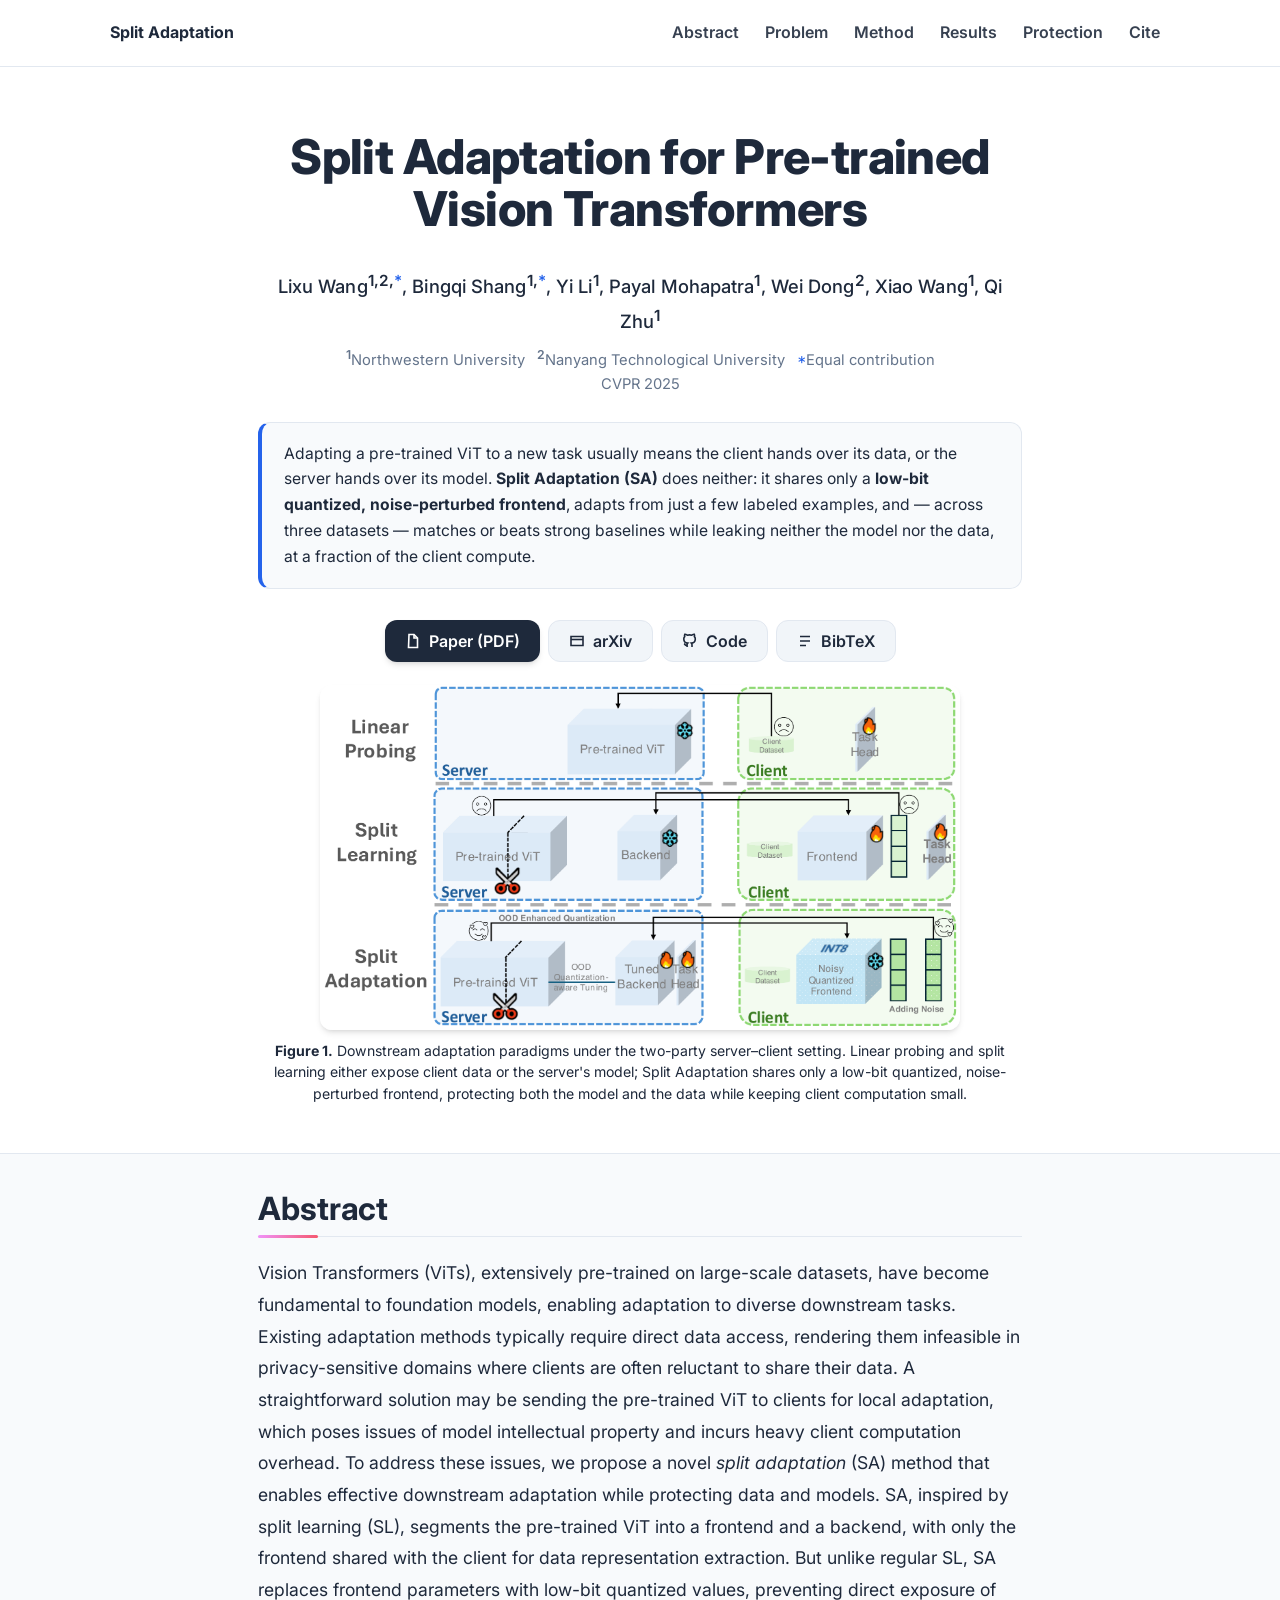
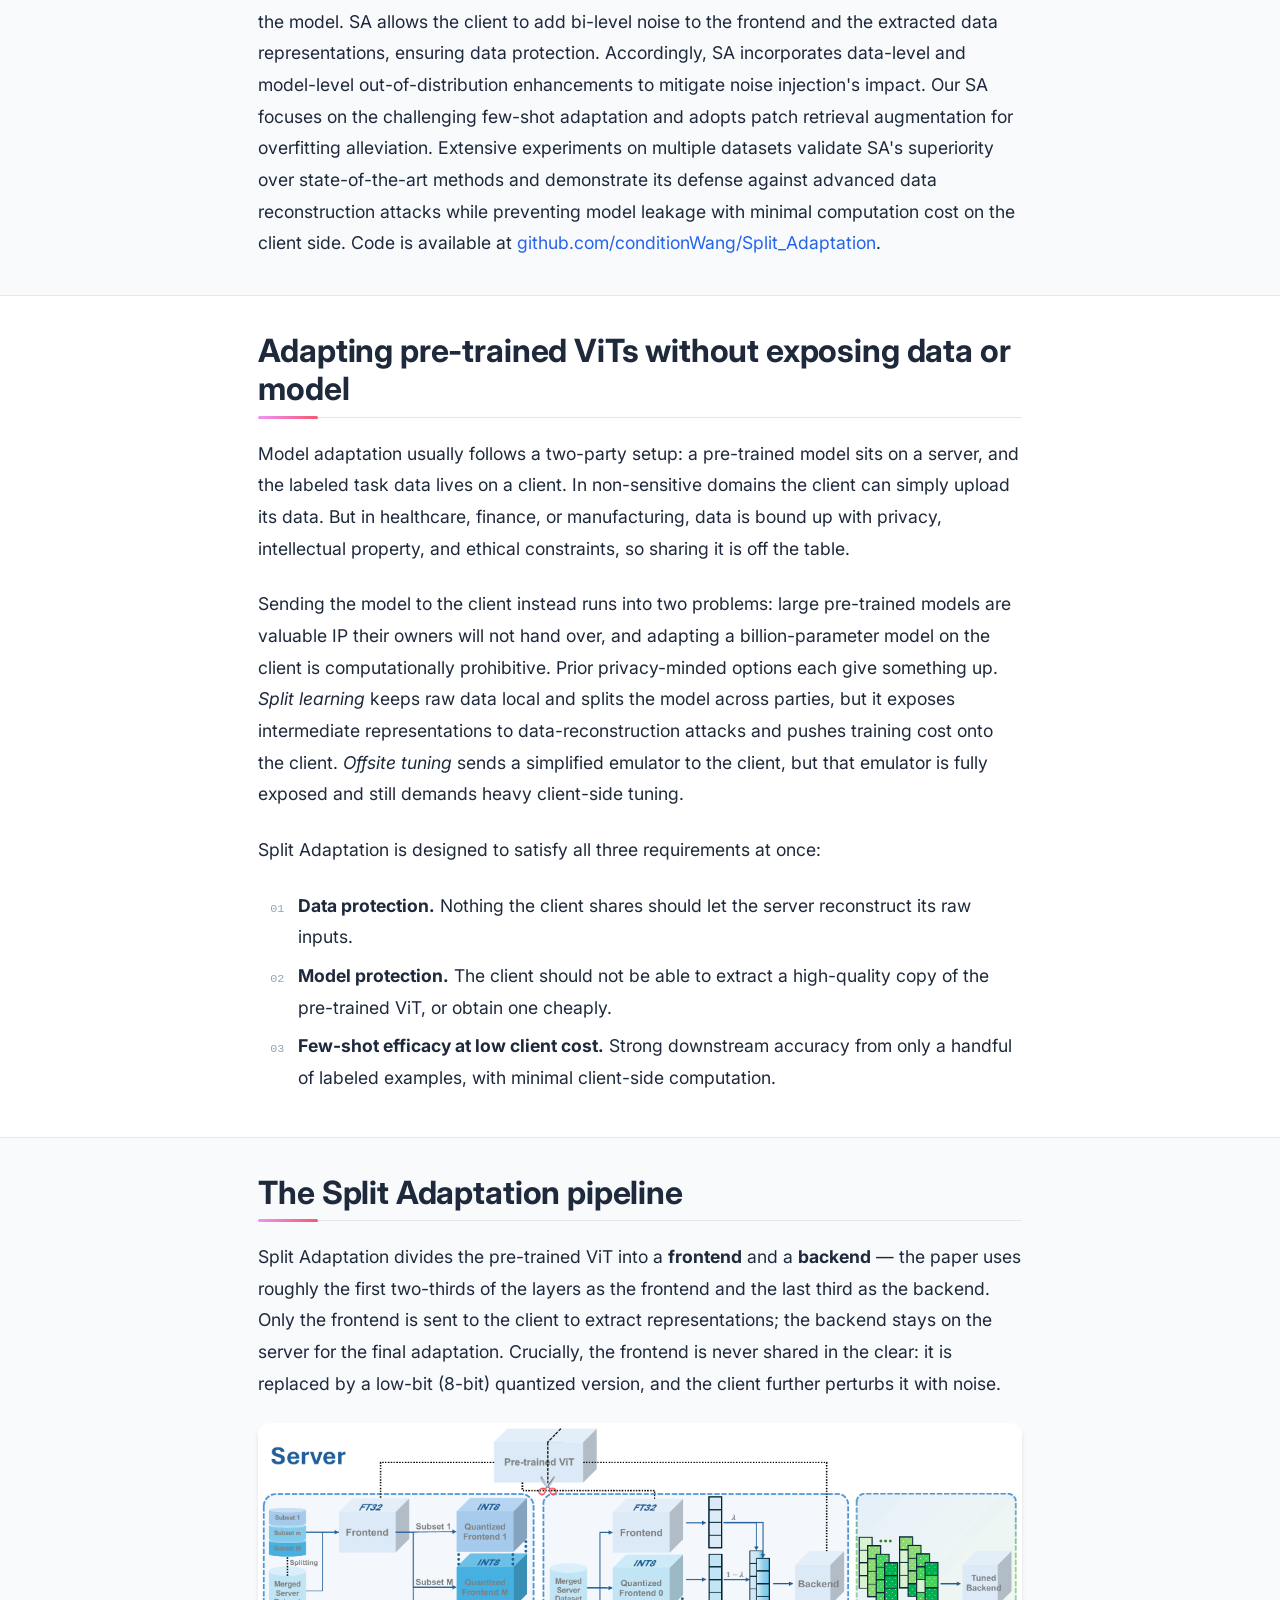
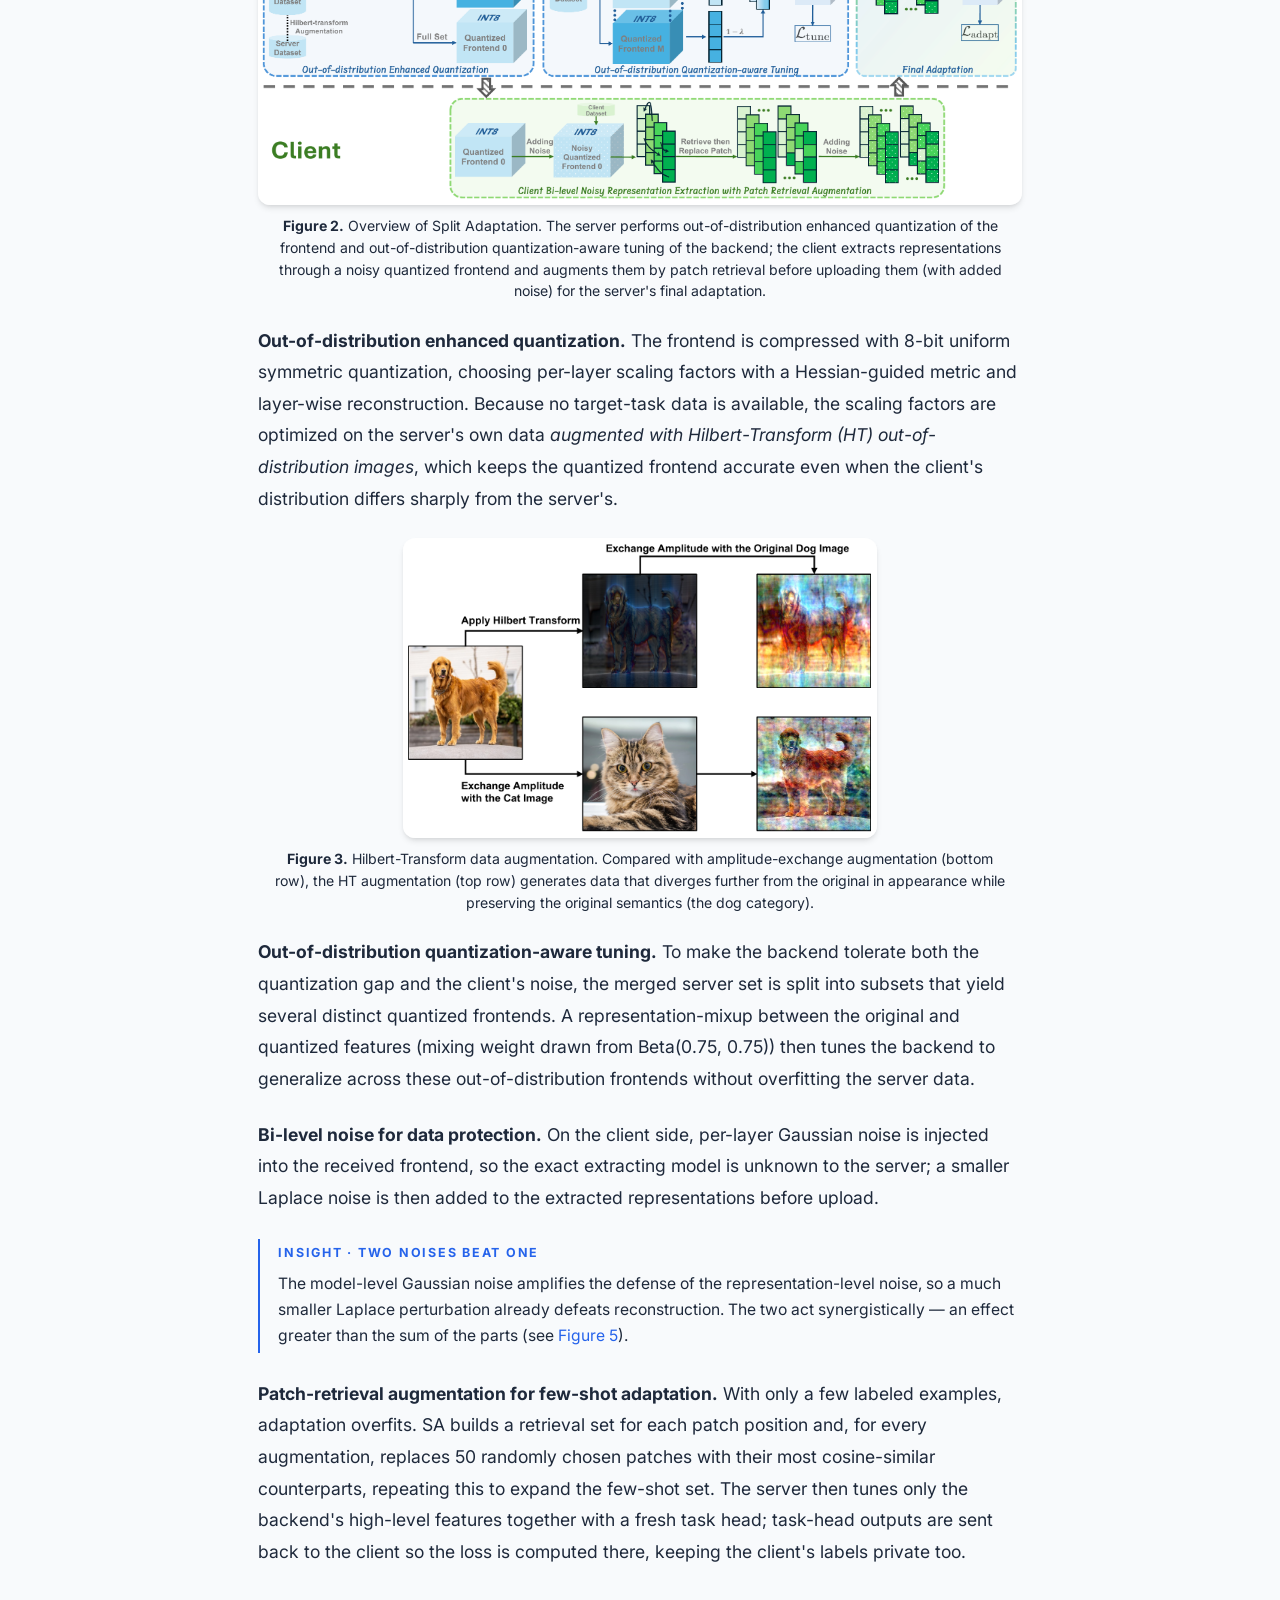
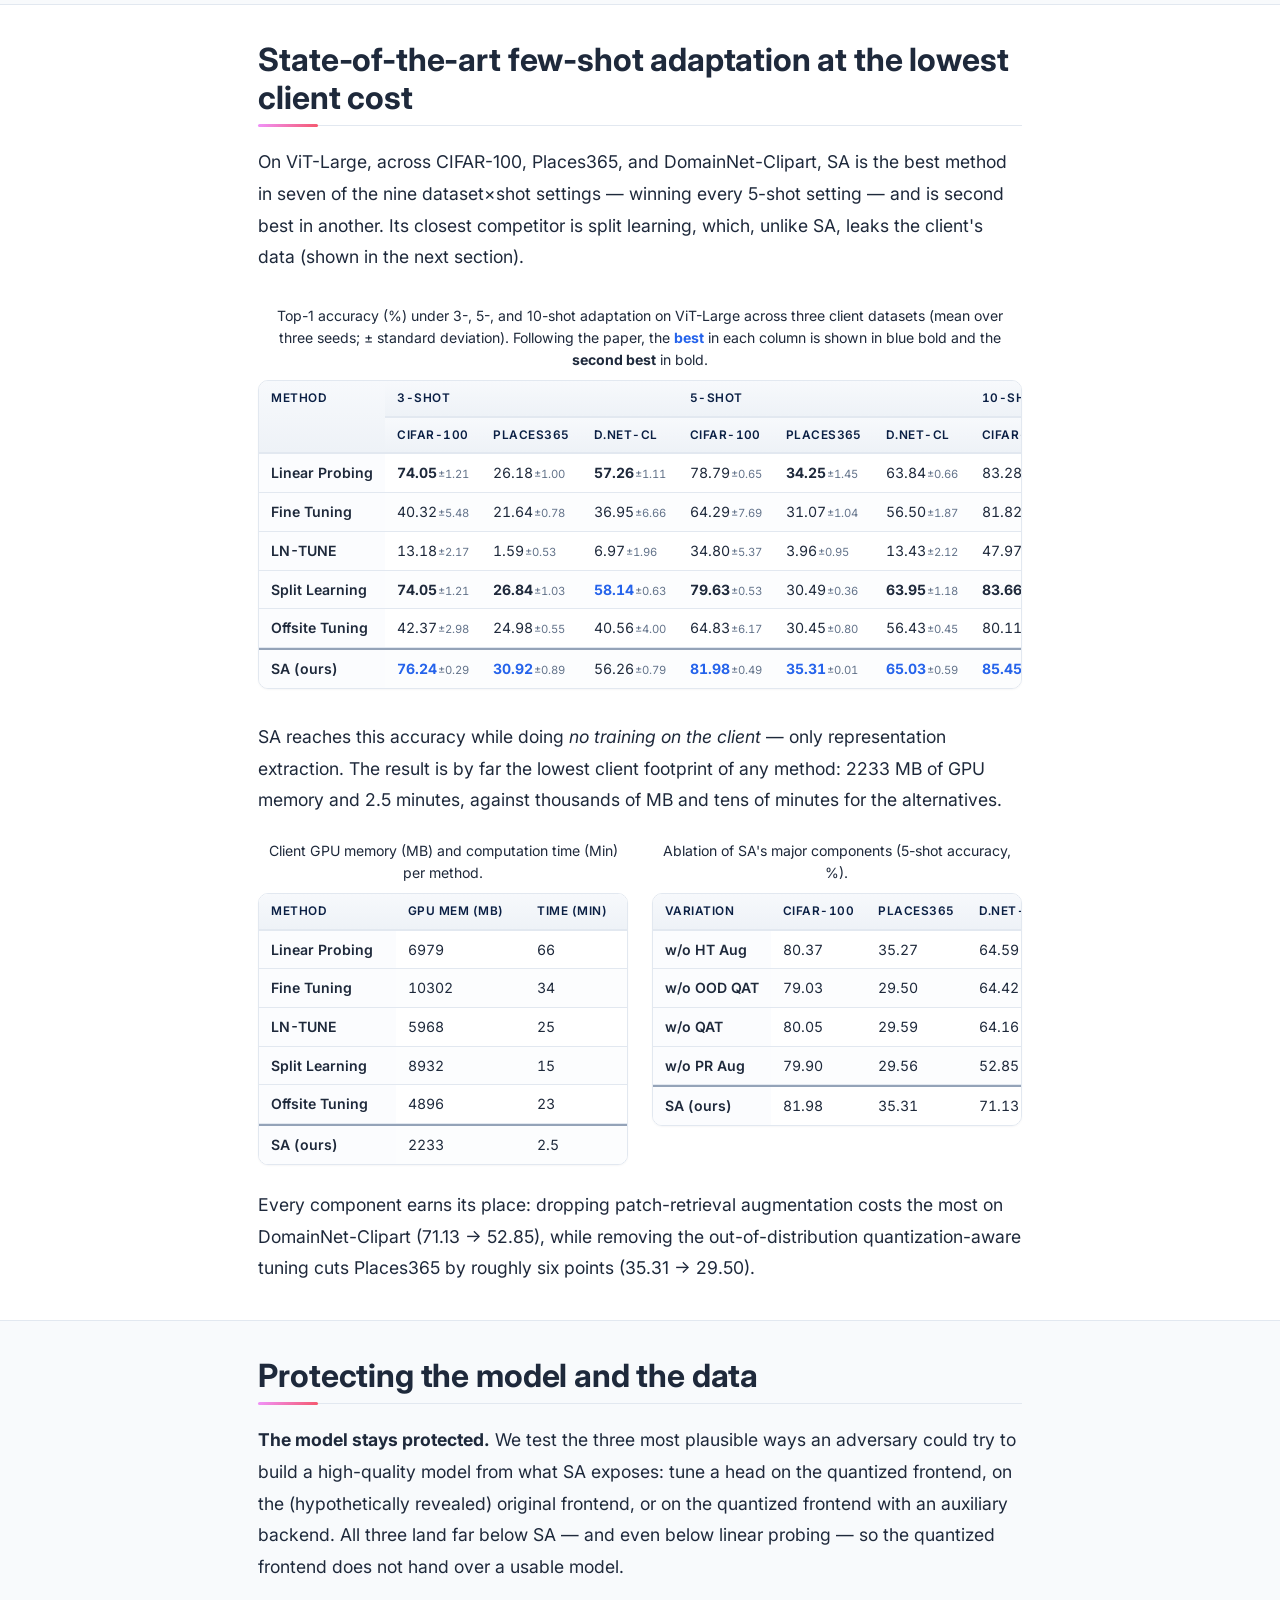
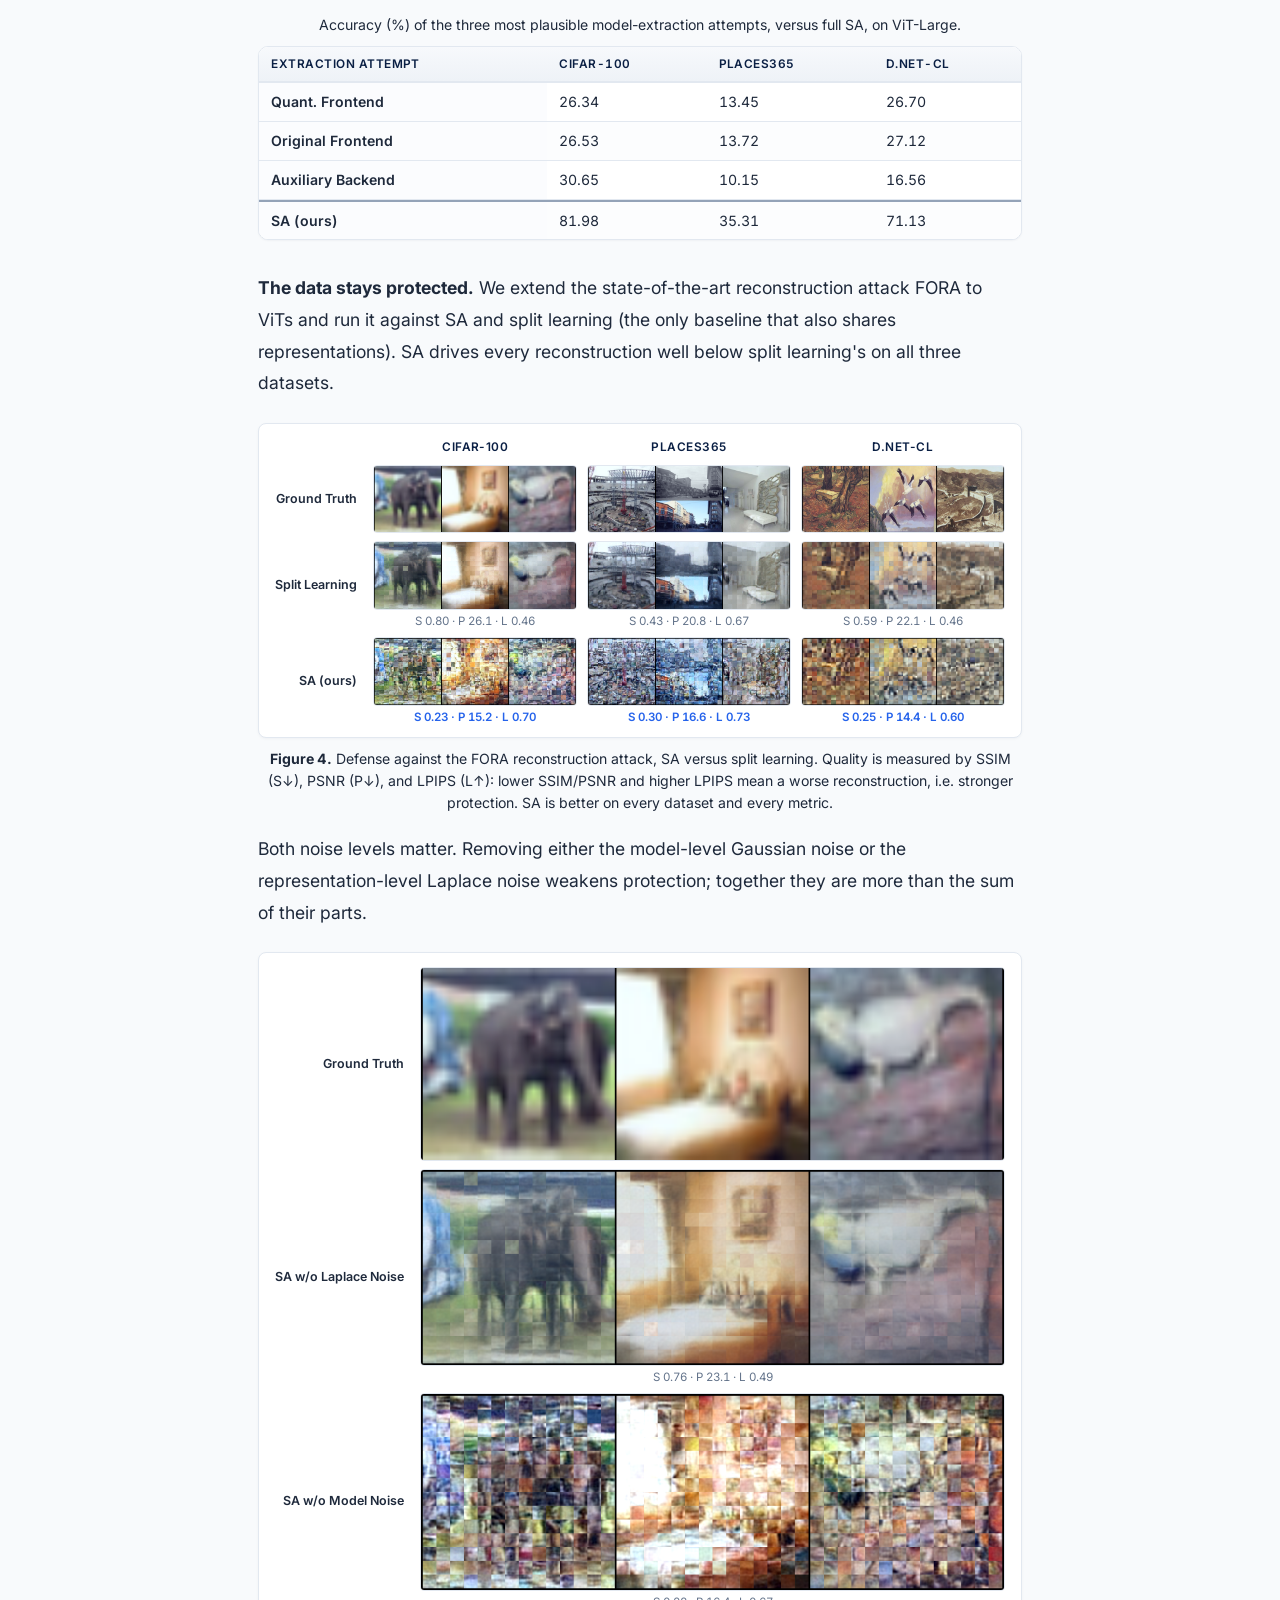
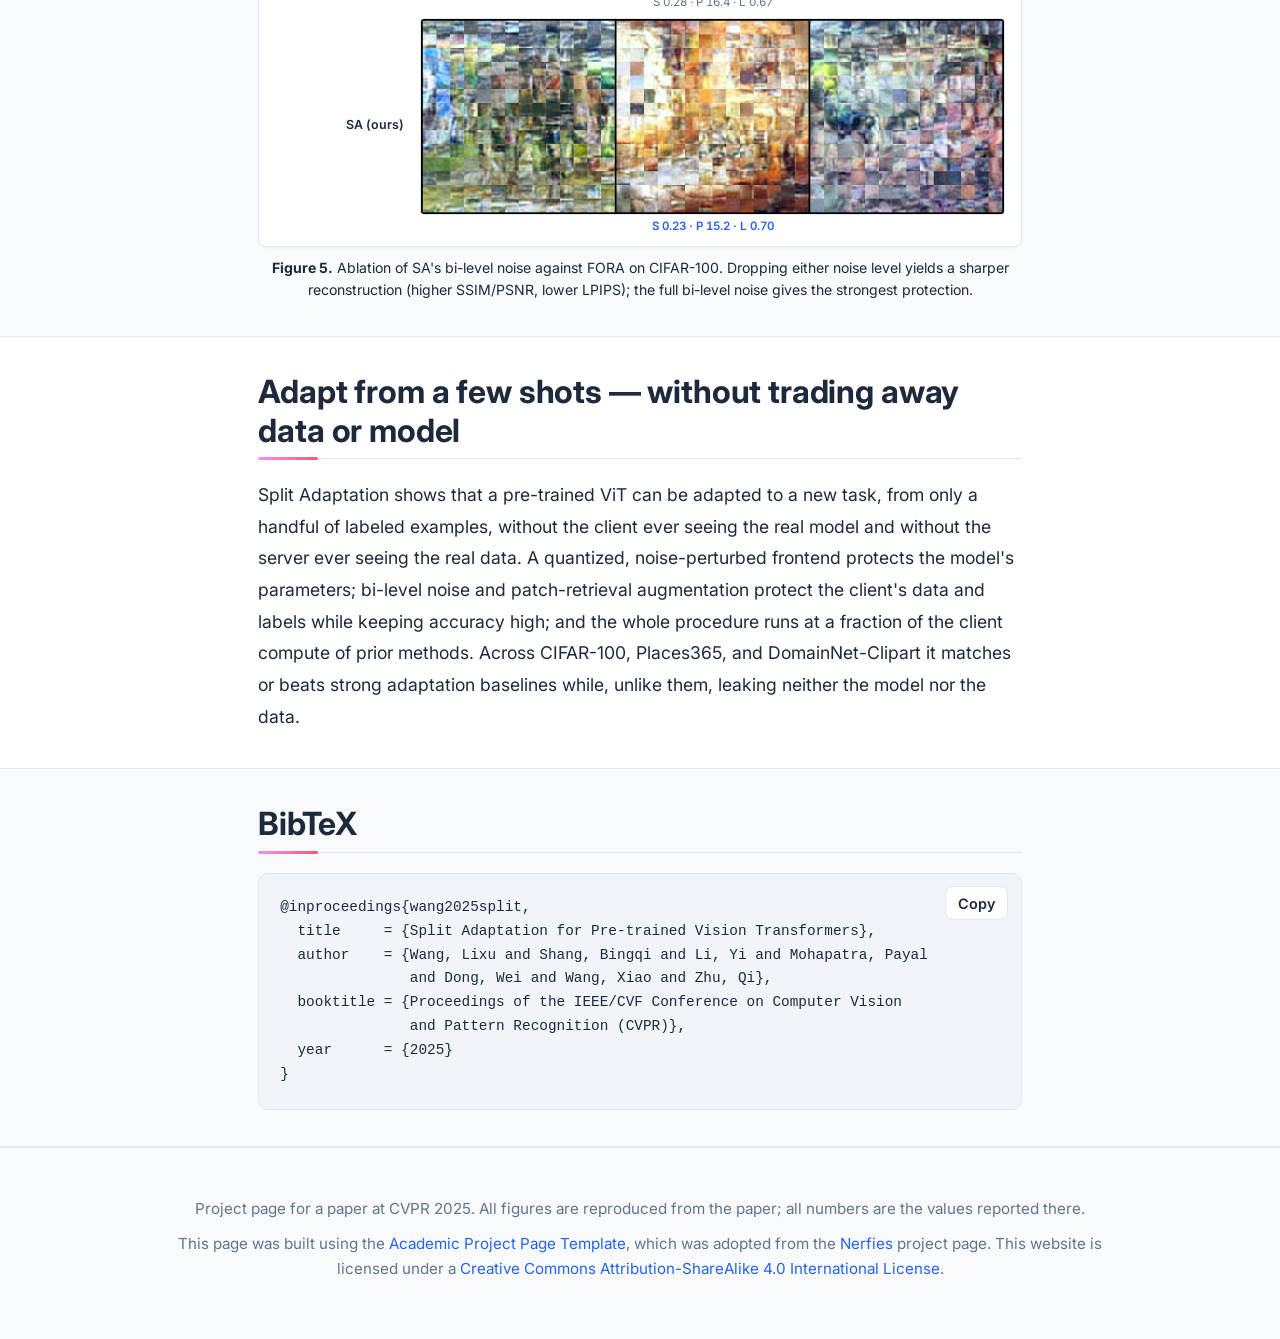
==== index.html @ 944ef56e "Split Adaptation for Pre-trained Vision Transformers — project page (CVPR 2025)" ====
<!DOCTYPE html>
<html lang="en">
<head>
<meta charset="utf-8">
<meta name="viewport" content="width=device-width, initial-scale=1">
<title>Split Adaptation for Pre-trained Vision Transformers</title>
<meta name="description" content="Split Adaptation (SA) adapts a pre-trained ViT to a downstream task from only a few labeled examples while protecting both the client's data and the server's model: only a low-bit quantized, noise-perturbed frontend is shared. CVPR 2025.">
<meta property="og:title" content="Split Adaptation for Pre-trained Vision Transformers">
<meta property="og:description" content="Adapt a pre-trained ViT from a few shots while protecting both data and model — the client only ever sees a low-bit quantized, noise-perturbed frontend. CVPR 2025.">
<meta property="og:type" content="article">
<meta name="twitter:card" content="summary_large_image">
<meta name="theme-color" content="#ffffff">

<!-- Deployed at https://bshang17.github.io/split-adaptation/ (GitHub Pages). og:* + canonical are absolute
     as required; all other hrefs are relative or real external URLs. -->
<meta property="og:url" content="https://bshang17.github.io/split-adaptation/">
<link rel="canonical" href="https://bshang17.github.io/split-adaptation/">
<meta property="og:image" content="https://bshang17.github.io/split-adaptation/og-image.png">
<meta property="og:image:width" content="1200">
<meta property="og:image:height" content="630">
<meta property="og:image:alt" content="Split Adaptation: 5-shot accuracy 81.98 on CIFAR-100 while degrading data-reconstruction quality far below split learning.">

<!-- Highwire tags — Google Scholar reads ONLY these, not JSON-LD. One
     citation_author per author, in paper order, "Last, First". These are the
     camera-ready (non-anonymous) author names from the CVPR main.tex. -->
<meta name="citation_title" content="Split Adaptation for Pre-trained Vision Transformers">
<meta name="citation_author" content="Wang, Lixu">
<meta name="citation_author" content="Shang, Bingqi">
<meta name="citation_author" content="Li, Yi">
<meta name="citation_author" content="Mohapatra, Payal">
<meta name="citation_author" content="Dong, Wei">
<meta name="citation_author" content="Wang, Xiao">
<meta name="citation_author" content="Zhu, Qi">
<meta name="citation_conference_title" content="IEEE/CVF Conference on Computer Vision and Pattern Recognition (CVPR)">
<meta name="citation_publication_date" content="2025">
<meta name="citation_pdf_url" content="https://arxiv.org/pdf/2503.00441">
<meta name="citation_arxiv_id" content="2503.00441">

<script type="application/ld+json">
{
  "@context": "https://schema.org",
  "@type": "ScholarlyArticle",
  "name": "Split Adaptation for Pre-trained Vision Transformers",
  "headline": "Split Adaptation for Pre-trained Vision Transformers",
  "description": "A split-adaptation method that adapts a pre-trained ViT to a downstream task from a few labeled examples while protecting both client data and the server's model.",
  "author": [
    {"@type": "Person", "name": "Lixu Wang"},
    {"@type": "Person", "name": "Bingqi Shang"},
    {"@type": "Person", "name": "Yi Li"},
    {"@type": "Person", "name": "Payal Mohapatra"},
    {"@type": "Person", "name": "Wei Dong"},
    {"@type": "Person", "name": "Xiao Wang"},
    {"@type": "Person", "name": "Qi Zhu"}
  ],
  "datePublished": "2025",
  "publication": "IEEE/CVF Conference on Computer Vision and Pattern Recognition (CVPR) 2025",
  "sameAs": "https://arxiv.org/abs/2503.00441"
}
</script>

<link rel="icon" href="data:image/svg+xml,<svg xmlns='http://www.w3.org/2000/svg' viewBox='0 0 32 32'><rect width='32' height='32' rx='7' fill='%231e293b'/><rect x='6' y='9' width='9' height='14' rx='2' fill='%232563eb'/><rect x='17' y='9' width='9' height='14' rx='2' fill='%2394a3b8'/></svg>">

<link rel="preconnect" href="https://fonts.googleapis.com">
<link rel="preconnect" href="https://fonts.gstatic.com" crossorigin>
<link href="https://fonts.googleapis.com/css2?family=Inter:wght@400;500;600;700;800&display=swap" rel="stylesheet">

<link rel="stylesheet" href="static/css/bulma.min.css">
<link rel="stylesheet" href="static/css/paper.css">
</head>
<body>

<header>
  <div class="container is-max-desktop bar">
    <span class="brand">Split&nbsp;Adaptation</span>
    <nav>
      <a href="#abstract">Abstract</a>
      <a href="#problem">Problem</a>
      <a href="#method">Method</a>
      <a href="#results">Results</a>
      <a href="#protection">Protection</a>
      <a href="#cite">Cite</a>
    </nav>
  </div>
</header>

<main id="main-content">

<!-- ══ HERO ══════════════════════════════════════════════════════════ -->
<section class="hero">
  <div class="hero-body">
    <div class="container is-max-desktop">
      <div class="columns is-centered">
        <div class="column is-four-fifths has-text-centered">
      <h1>Split Adaptation for Pre-trained Vision Transformers</h1>

      <p class="authors">
        Lixu Wang<sup>1,2,</sup><sup class="eqmark">*</sup>,
        Bingqi Shang<sup>1,</sup><sup class="eqmark">*</sup>,
        Yi Li<sup>1</sup>,
        Payal Mohapatra<sup>1</sup>,
        Wei Dong<sup>2</sup>,
        Xiao Wang<sup>1</sup>,
        Qi Zhu<sup>1</sup>
      </p>
      <p class="affil">
        <sup>1</sup>Northwestern University&nbsp;&nbsp;
        <sup>2</sup>Nanyang Technological University&nbsp;&nbsp;
        <span class="eqmark">*</span>Equal contribution
        <br>CVPR 2025
      </p>

      <p class="tldr">
        Adapting a pre-trained ViT to a new task usually means the client hands over its data, or the server
        hands over its model. <b>Split Adaptation (SA)</b> does neither: it shares only a <b>low-bit quantized,
        noise-perturbed frontend</b>, adapts from just a few labeled examples, and — across three datasets —
        matches or beats strong baselines while leaking neither the model nor the data, at a fraction of the
        client compute.
      </p>

      <div class="btns">
        <a class="btn" href="https://arxiv.org/pdf/2503.00441" target="_blank" rel="noopener">
          <svg viewBox="0 0 16 16" fill="none" stroke="currentColor" stroke-width="1.6" aria-hidden="true"><path d="M4 1.5h5L12.5 5v9.5h-9z"/><path d="M9 1.5V5h3.5"/></svg>
          Paper (PDF)
        </a>
        <a class="btn ghost" href="https://arxiv.org/abs/2503.00441" target="_blank" rel="noopener">
          <svg viewBox="0 0 16 16" fill="none" stroke="currentColor" stroke-width="1.6" aria-hidden="true"><path d="M2 3.5h12v9H2z"/><path d="M2 6.5h12"/></svg>
          arXiv
        </a>
        <a class="btn ghost" href="https://github.com/conditionWang/Split_Adaptation" target="_blank" rel="noopener">
          <svg viewBox="0 0 16 16" fill="none" stroke="currentColor" stroke-width="1.6" aria-hidden="true"><path d="M6 12.5c-3 .9-3-1.4-4-1.7M10 14v-2.3a2 2 0 0 0-.6-1.6c1.9-.2 3.9-.9 3.9-4.2a3.3 3.3 0 0 0-.9-2.3 3 3 0 0 0-.1-2.3s-.8-.2-2.5.9a8.6 8.6 0 0 0-4.5 0C3.6 1.1 2.8 1.3 2.8 1.3a3 3 0 0 0-.1 2.3 3.3 3.3 0 0 0-.9 2.3c0 3.3 2 4 3.9 4.2a2 2 0 0 0-.6 1.5V14"/></svg>
          Code
        </a>
        <a class="btn ghost" href="#cite">
          <svg viewBox="0 0 16 16" fill="none" stroke="currentColor" stroke-width="1.6" aria-hidden="true"><path d="M3 3.5h10M3 8h10M3 12.5h6"/></svg>
          BibTeX
        </a>
        </div><!-- /.btns -->

      <figure id="fig-1" class="figure-block teaser">
        <img src="figs/teaser_fig.png" width="1872" height="1009" loading="eager" decoding="async"
             alt="Three adaptation paradigms compared. Linear Probing keeps the whole ViT on the server and exposes client data. Split Learning splits the model but leaks representations and exposes the frontend. Split Adaptation sends only a noisy, INT8-quantized frontend to the client and tunes the backend on the server.">
        <figcaption><b>Figure 1.</b> Downstream adaptation paradigms under the two-party server&ndash;client setting.
          Linear probing and split learning either expose client data or the server's model; Split Adaptation shares
          only a low-bit quantized, noise-perturbed frontend, protecting both the model and the data while keeping
          client computation small.</figcaption>
      </figure>
        </div><!-- /.column -->
      </div><!-- /.columns -->
    </div><!-- /.container -->
  </div><!-- /.hero-body -->
</section>

<!-- ══ ABSTRACT ══════════════════════════════════════════════════════ -->
<section class="section is-tinted" id="abstract">
  <div class="container is-max-desktop">
    <div class="columns is-centered">
      <div class="column is-four-fifths">
    <h2>Abstract</h2>
    <p class="abstract">
      Vision Transformers (ViTs), extensively pre-trained on large-scale datasets, have become fundamental to
      foundation models, enabling adaptation to diverse downstream tasks. Existing adaptation methods typically
      require direct data access, rendering them infeasible in privacy-sensitive domains where clients are often
      reluctant to share their data. A straightforward solution may be sending the pre-trained ViT to clients for
      local adaptation, which poses issues of model intellectual property and incurs heavy client computation
      overhead. To address these issues, we propose a novel <em>split adaptation</em> (SA) method that enables
      effective downstream adaptation while protecting data and models. SA, inspired by split learning (SL),
      segments the pre-trained ViT into a frontend and a backend, with only the frontend shared with the client for
      data representation extraction. But unlike regular SL, SA replaces frontend parameters with low-bit quantized
      values, preventing direct exposure of the model. SA allows the client to add bi-level noise to the frontend
      and the extracted data representations, ensuring data protection. Accordingly, SA incorporates data-level and
      model-level out-of-distribution enhancements to mitigate noise injection's impact. Our SA focuses on the
      challenging few-shot adaptation and adopts patch retrieval augmentation for overfitting alleviation. Extensive
      experiments on multiple datasets validate SA's superiority over state-of-the-art methods and demonstrate its
      defense against advanced data reconstruction attacks while preventing model leakage with minimal computation
      cost on the client side. Code is available at
      <a href="https://github.com/conditionWang/Split_Adaptation" target="_blank" rel="noopener">github.com/conditionWang/Split_Adaptation</a>.
    </p>
      </div>
    </div>
  </div>
</section>

<!-- ══ PROBLEM ═══════════════════════════════════════════════════════ -->
<section class="section" id="problem">
  <div class="container is-max-desktop">
    <div class="columns is-centered">
      <div class="column is-four-fifths">
    <h2>Adapting pre-trained ViTs without exposing data or model</h2>

    <p>
      Model adaptation usually follows a two-party setup: a pre-trained model sits on a server, and the labeled
      task data lives on a client. In non-sensitive domains the client can simply upload its data. But in
      healthcare, finance, or manufacturing, data is bound up with privacy, intellectual property, and ethical
      constraints, so sharing it is off the table.
    </p>

    <p>
      Sending the model to the client instead runs into two problems: large pre-trained models are valuable IP
      their owners will not hand over, and adapting a billion-parameter model on the client is computationally
      prohibitive. Prior privacy-minded options each give something up. <em>Split learning</em> keeps raw data local
      and splits the model across parties, but it exposes intermediate representations to data-reconstruction
      attacks and pushes training cost onto the client. <em>Offsite tuning</em> sends a simplified emulator to the
      client, but that emulator is fully exposed and still demands heavy client-side tuning.
    </p>

    <p>Split Adaptation is designed to satisfy all three requirements at once:</p>

    <ul class="goals">
      <li><span class="n">01</span><div><b>Data protection.</b> Nothing the client shares should let the server reconstruct its raw inputs.</div></li>
      <li><span class="n">02</span><div><b>Model protection.</b> The client should not be able to extract a high-quality copy of the pre-trained ViT, or obtain one cheaply.</div></li>
      <li><span class="n">03</span><div><b>Few-shot efficacy at low client cost.</b> Strong downstream accuracy from only a handful of labeled examples, with minimal client-side computation.</div></li>
    </ul>
      </div>
    </div>
  </div>
</section>

<!-- ══ METHOD ════════════════════════════════════════════════════════ -->
<section class="section is-tinted" id="method">
  <div class="container is-max-desktop">
    <div class="columns is-centered">
      <div class="column is-four-fifths">
    <h2>The Split Adaptation pipeline</h2>

    <p>
      Split Adaptation divides the pre-trained ViT into a <b>frontend</b> and a <b>backend</b> — the paper uses
      roughly the first two-thirds of the layers as the frontend and the last third as the backend. Only the
      frontend is sent to the client to extract representations; the backend stays on the server for the final
      adaptation. Crucially, the frontend is never shared in the clear: it is replaced by a low-bit (8-bit)
      quantized version, and the client further perturbs it with noise.
    </p>

    <figure id="fig-2" class="figure-block framework">
      <img src="figs/SA_fig1.png" width="2250" height="1125" loading="lazy" decoding="async"
           alt="The Split Adaptation pipeline. On the server: out-of-distribution enhanced quantization produces several INT8 quantized frontends, and out-of-distribution quantization-aware tuning trains the backend with representation mixup. On the client: the received INT8 frontend is made noisy, patches are retrieved and replaced to augment representations, and noise is added again before upload for final adaptation.">
      <figcaption><b>Figure 2.</b> Overview of Split Adaptation. The server performs out-of-distribution enhanced
        quantization of the frontend and out-of-distribution quantization-aware tuning of the backend; the client
        extracts representations through a noisy quantized frontend and augments them by patch retrieval before
        uploading them (with added noise) for the server's final adaptation.</figcaption>
    </figure>

    <p>
      <b>Out-of-distribution enhanced quantization.</b> The frontend is compressed with 8-bit uniform symmetric
      quantization, choosing per-layer scaling factors with a Hessian-guided metric and layer-wise reconstruction.
      Because no target-task data is available, the scaling factors are optimized on the server's own data
      <em>augmented with Hilbert-Transform (HT) out-of-distribution images</em>, which keeps the quantized frontend
      accurate even when the client's distribution differs sharply from the server's.
    </p>

    <figure id="fig-3" class="figure-block">
      <img src="figs/HT_aug.png" width="1262" height="800" loading="lazy" decoding="async"
           alt="Hilbert-Transform augmentation. A dog image is transformed with the Hilbert transform, then its amplitude is exchanged with the original dog image or with a cat image, producing images that diverge in appearance while keeping the dog semantics.">
      <figcaption><b>Figure 3.</b> Hilbert-Transform data augmentation. Compared with amplitude-exchange
        augmentation (bottom row), the HT augmentation (top row) generates data that diverges further from the
        original in appearance while preserving the original semantics (the dog category).</figcaption>
    </figure>

    <p>
      <b>Out-of-distribution quantization-aware tuning.</b> To make the backend tolerate both the quantization gap
      and the client's noise, the merged server set is split into subsets that yield several distinct quantized
      frontends. A representation-mixup between the original and quantized features (mixing weight drawn from
      Beta(0.75, 0.75)) then tunes the backend to generalize across these out-of-distribution frontends without
      overfitting the server data.
    </p>

    <p>
      <b>Bi-level noise for data protection.</b> On the client side, per-layer Gaussian noise is injected into the
      received frontend, so the exact extracting model is unknown to the server; a smaller Laplace noise is then
      added to the extracted representations before upload.
    </p>

    <div class="insight">
      <p class="insight-n">Insight · two noises beat one</p>
      <p>
        The model-level Gaussian noise amplifies the defense of the representation-level noise, so a much smaller
        Laplace perturbation already defeats reconstruction. The two act synergistically — an effect greater than
        the sum of the parts (see <a href="#fig-5">Figure&nbsp;5</a>).
      </p>
    </div>

    <p>
      <b>Patch-retrieval augmentation for few-shot adaptation.</b> With only a few labeled examples, adaptation
      overfits. SA builds a retrieval set for each patch position and, for every augmentation, replaces 50 randomly
      chosen patches with their most cosine-similar counterparts, repeating this to expand the few-shot set. The
      server then tunes only the backend's high-level features together with a fresh task head; task-head outputs
      are sent back to the client so the loss is computed there, keeping the client's labels private too.
    </p>
      </div>
    </div>
  </div>
</section>

<!-- ══ RESULTS ═══════════════════════════════════════════════════════ -->
<section class="section" id="results">
  <div class="container is-max-desktop">
    <div class="columns is-centered">
      <div class="column is-four-fifths">
    <h2>State-of-the-art few-shot adaptation at the lowest client cost</h2>

    <p>
      On ViT-Large, across CIFAR-100, Places365, and DomainNet-Clipart, SA is the best method in seven of the nine
      dataset&times;shot settings — winning every 5-shot setting — and is second best in another. Its closest
      competitor is split learning, which, unlike SA, leaks the client's data (shown in the next section).
    </p>

    <p class="tbl-caption" id="cap-main">Top-1 accuracy (%) under 3-, 5-, and 10-shot adaptation on ViT-Large across three client
          datasets (mean over three seeds; &plusmn; standard deviation). Following the paper, the <span class="best">best</span>
          in each column is shown in blue bold and the <b>second best</b> in bold.</p>
    <div class="tbl-scroll">
      <table aria-labelledby="cap-main">
        <thead>
          <tr>
            <th rowspan="2">Method</th>
            <th colspan="3">3-shot</th>
            <th colspan="3">5-shot</th>
            <th colspan="3">10-shot</th>
          </tr>
          <tr>
            <th>CIFAR-100</th><th>Places365</th><th>D.Net-Cl</th>
            <th>CIFAR-100</th><th>Places365</th><th>D.Net-Cl</th>
            <th>CIFAR-100</th><th>Places365</th><th>D.Net-Cl</th>
          </tr>
        </thead>
        <tbody>
          <tr>
            <th scope="row">Linear Probing</th>
            <td class="second">74.05<span class="pm">±1.21</span></td><td>26.18<span class="pm">±1.00</span></td><td class="second">57.26<span class="pm">±1.11</span></td>
            <td>78.79<span class="pm">±0.65</span></td><td class="second">34.25<span class="pm">±1.45</span></td><td>63.84<span class="pm">±0.66</span></td>
            <td>83.28<span class="pm">±0.33</span></td><td>32.33<span class="pm">±7.82</span></td><td class="second">69.12<span class="pm">±0.75</span></td>
          </tr>
          <tr>
            <th scope="row">Fine Tuning</th>
            <td>40.32<span class="pm">±5.48</span></td><td>21.64<span class="pm">±0.78</span></td><td>36.95<span class="pm">±6.66</span></td>
            <td>64.29<span class="pm">±7.69</span></td><td>31.07<span class="pm">±1.04</span></td><td>56.50<span class="pm">±1.87</span></td>
            <td>81.82<span class="pm">±1.85</span></td><td class="best">39.46<span class="pm">±0.59</span></td><td>70.67<span class="pm">±0.72</span></td>
          </tr>
          <tr>
            <th scope="row">LN-TUNE</th>
            <td>13.18<span class="pm">±2.17</span></td><td>1.59<span class="pm">±0.53</span></td><td>6.97<span class="pm">±1.96</span></td>
            <td>34.80<span class="pm">±5.37</span></td><td>3.96<span class="pm">±0.95</span></td><td>13.43<span class="pm">±2.12</span></td>
            <td>47.97<span class="pm">±6.25</span></td><td>7.71<span class="pm">±1.85</span></td><td>24.53<span class="pm">±2.05</span></td>
          </tr>
          <tr>
            <th scope="row">Split Learning</th>
            <td class="second">74.05<span class="pm">±1.21</span></td><td class="second">26.84<span class="pm">±1.03</span></td><td class="best">58.14<span class="pm">±0.63</span></td>
            <td class="second">79.63<span class="pm">±0.53</span></td><td>30.49<span class="pm">±0.36</span></td><td class="second">63.95<span class="pm">±1.18</span></td>
            <td class="second">83.66<span class="pm">±0.27</span></td><td>35.78<span class="pm">±0.30</span></td><td>65.20<span class="pm">±0.47</span></td>
          </tr>
          <tr>
            <th scope="row">Offsite Tuning</th>
            <td>42.37<span class="pm">±2.98</span></td><td>24.98<span class="pm">±0.55</span></td><td>40.56<span class="pm">±4.00</span></td>
            <td>64.83<span class="pm">±6.17</span></td><td>30.45<span class="pm">±0.80</span></td><td>56.43<span class="pm">±0.45</span></td>
            <td>80.11<span class="pm">±1.07</span></td><td>36.22<span class="pm">±1.33</span></td><td>68.43<span class="pm">±0.64</span></td>
          </tr>
          <tr class="sep">
            <th scope="row">SA (ours)</th>
            <td class="best">76.24<span class="pm">±0.29</span></td><td class="best">30.92<span class="pm">±0.89</span></td><td>56.26<span class="pm">±0.79</span></td>
            <td class="best">81.98<span class="pm">±0.49</span></td><td class="best">35.31<span class="pm">±0.01</span></td><td class="best">65.03<span class="pm">±0.59</span></td>
            <td class="best">85.45<span class="pm">±0.40</span></td><td class="second">39.26<span class="pm">±0.10</span></td><td class="best">71.13<span class="pm">±0.76</span></td>
          </tr>
        </tbody>
      </table>
    </div>
    <p class="tbl-hint">Scroll the table horizontally to see all nine settings.</p>

    <p>
      SA reaches this accuracy while doing <em>no training on the client</em> — only representation extraction. The
      result is by far the lowest client footprint of any method: 2233&nbsp;MB of GPU memory and 2.5&nbsp;minutes,
      against thousands of MB and tens of minutes for the alternatives.
    </p>

    <div class="two-col">
      <div class="two-col-item">
        <p class="tbl-caption" id="cap-cost">Client GPU memory (MB) and computation time (Min) per method.</p>
        <div class="tbl-scroll">
          <table aria-labelledby="cap-cost">
            <thead><tr><th>Method</th><th>GPU Mem (MB)</th><th>Time (Min)</th></tr></thead>
            <tbody>
              <tr><th scope="row">Linear Probing</th><td>6979</td><td>66</td></tr>
              <tr><th scope="row">Fine Tuning</th><td>10302</td><td>34</td></tr>
              <tr><th scope="row">LN-TUNE</th><td>5968</td><td>25</td></tr>
              <tr><th scope="row">Split Learning</th><td>8932</td><td>15</td></tr>
              <tr><th scope="row">Offsite Tuning</th><td>4896</td><td>23</td></tr>
              <tr class="sep"><th scope="row">SA (ours)</th><td>2233</td><td>2.5</td></tr>
            </tbody>
          </table>
        </div>
      </div>

      <div class="two-col-item">
        <p class="tbl-caption" id="cap-abl">Ablation of SA's major components (5-shot accuracy, %).</p>
        <div class="tbl-scroll">
          <table aria-labelledby="cap-abl">
            <thead><tr><th>Variation</th><th>CIFAR-100</th><th>Places365</th><th>D.Net-Cl</th></tr></thead>
            <tbody>
              <tr><th scope="row">w/o HT Aug</th><td>80.37</td><td>35.27</td><td>64.59</td></tr>
              <tr><th scope="row">w/o OOD QAT</th><td>79.03</td><td>29.50</td><td>64.42</td></tr>
              <tr><th scope="row">w/o QAT</th><td>80.05</td><td>29.59</td><td>64.16</td></tr>
              <tr><th scope="row">w/o PR Aug</th><td>79.90</td><td>29.56</td><td>52.85</td></tr>
              <tr class="sep"><th scope="row">SA (ours)</th><td>81.98</td><td>35.31</td><td>71.13</td></tr>
            </tbody>
          </table>
        </div>
      </div>
    </div>

    <p>
      Every component earns its place: dropping patch-retrieval augmentation costs the most on DomainNet-Clipart
      (71.13&nbsp;&rarr;&nbsp;52.85), while removing the out-of-distribution quantization-aware tuning cuts
      Places365 by roughly six points (35.31&nbsp;&rarr;&nbsp;29.50).
    </p>
      </div>
    </div>
  </div>
</section>

<!-- ══ PROTECTION ════════════════════════════════════════════════════ -->
<section class="section is-tinted" id="protection">
  <div class="container is-max-desktop">
    <div class="columns is-centered">
      <div class="column is-four-fifths">
    <h2>Protecting the model and the data</h2>

    <p>
      <b>The model stays protected.</b> We test the three most plausible ways an adversary could try to build a
      high-quality model from what SA exposes: tune a head on the quantized frontend, on the (hypothetically
      revealed) original frontend, or on the quantized frontend with an auxiliary backend. All three land far below
      SA — and even below linear probing — so the quantized frontend does not hand over a usable model.
    </p>

    <p class="tbl-caption" id="cap-prot">Accuracy (%) of the three most plausible model-extraction attempts, versus full SA, on ViT-Large.</p>
    <div class="tbl-scroll">
      <table aria-labelledby="cap-prot">
        <thead><tr><th>Extraction attempt</th><th>CIFAR-100</th><th>Places365</th><th>D.Net-Cl</th></tr></thead>
        <tbody>
          <tr><th scope="row">Quant. Frontend</th><td>26.34</td><td>13.45</td><td>26.70</td></tr>
          <tr><th scope="row">Original Frontend</th><td>26.53</td><td>13.72</td><td>27.12</td></tr>
          <tr><th scope="row">Auxiliary Backend</th><td>30.65</td><td>10.15</td><td>16.56</td></tr>
          <tr class="sep"><th scope="row">SA (ours)</th><td>81.98</td><td>35.31</td><td>71.13</td></tr>
        </tbody>
      </table>
    </div>

    <p>
      <b>The data stays protected.</b> We extend the state-of-the-art reconstruction attack FORA to ViTs and run it
      against SA and split learning (the only baseline that also shares representations). SA drives every
      reconstruction well below split learning's on all three datasets.
    </p>

    <figure id="fig-4" class="recon">
      <div class="recon-grid recon-3col">
        <div class="recon-corner"></div>
        <div class="recon-colhead">CIFAR-100</div>
        <div class="recon-colhead">Places365</div>
        <div class="recon-colhead">D.Net-Cl</div>

        <div class="recon-rowlab">Ground&nbsp;Truth</div>
        <div class="recon-cell"><img src="figs/cifar-gt.png" width="680" height="224" loading="lazy" decoding="async" alt="CIFAR-100 ground-truth images"></div>
        <div class="recon-cell"><img src="figs/place-gt.png" width="680" height="224" loading="lazy" decoding="async" alt="Places365 ground-truth images"></div>
        <div class="recon-cell"><img src="figs/dc-gt.png" width="680" height="224" loading="lazy" decoding="async" alt="DomainNet-Clipart ground-truth images"></div>

        <div class="recon-rowlab">Split&nbsp;Learning</div>
        <div class="recon-cell"><img src="figs/cifar-recon.png" width="680" height="224" loading="lazy" decoding="async" alt="FORA reconstruction of CIFAR-100 under split learning — recognizable"><span class="recon-m">S 0.80 · P 26.1 · L 0.46</span></div>
        <div class="recon-cell"><img src="figs/place-recon.png" width="680" height="224" loading="lazy" decoding="async" alt="FORA reconstruction of Places365 under split learning"><span class="recon-m">S 0.43 · P 20.8 · L 0.67</span></div>
        <div class="recon-cell"><img src="figs/dc-recon.png" width="680" height="224" loading="lazy" decoding="async" alt="FORA reconstruction of DomainNet-Clipart under split learning"><span class="recon-m">S 0.59 · P 22.1 · L 0.46</span></div>

        <div class="recon-rowlab">SA&nbsp;(ours)</div>
        <div class="recon-cell"><img src="figs/cifar-noise.png" width="680" height="228" loading="lazy" decoding="async" alt="FORA reconstruction of CIFAR-100 under SA — heavily degraded"><span class="recon-m strong">S 0.23 · P 15.2 · L 0.70</span></div>
        <div class="recon-cell"><img src="figs/place-noise.png" width="680" height="228" loading="lazy" decoding="async" alt="FORA reconstruction of Places365 under SA — heavily degraded"><span class="recon-m strong">S 0.30 · P 16.6 · L 0.73</span></div>
        <div class="recon-cell"><img src="figs/dc-noise.png" width="680" height="228" loading="lazy" decoding="async" alt="FORA reconstruction of DomainNet-Clipart under SA — heavily degraded"><span class="recon-m strong">S 0.25 · P 14.4 · L 0.60</span></div>
      </div>
    </figure>
    <p class="fig-caption"><b>Figure 4.</b> Defense against the FORA reconstruction attack, SA versus split learning.
      Quality is measured by SSIM (S&darr;), PSNR (P&darr;), and LPIPS (L&uparrow;): lower SSIM/PSNR and higher LPIPS
      mean a worse reconstruction, i.e. stronger protection. SA is better on every dataset and every metric.</p>

    <p>
      Both noise levels matter. Removing either the model-level Gaussian noise or the representation-level Laplace
      noise weakens protection; together they are more than the sum of their parts.
    </p>

    <figure id="fig-5" class="recon recon-single">
      <div class="recon-grid recon-1col">
        <div class="recon-rowlab">Ground&nbsp;Truth</div>
        <div class="recon-cell"><img src="figs/cifar-gt.png" width="680" height="224" loading="lazy" decoding="async" alt="CIFAR-100 ground truth"></div>

        <div class="recon-rowlab">SA w/o Laplace Noise</div>
        <div class="recon-cell"><img src="figs/model-noise-noise.png" width="680" height="228" loading="lazy" decoding="async" alt="Reconstruction with model noise only"><span class="recon-m">S 0.76 · P 23.1 · L 0.49</span></div>

        <div class="recon-rowlab">SA w/o Model Noise</div>
        <div class="recon-cell"><img src="figs/rep-noise-noise.png" width="680" height="228" loading="lazy" decoding="async" alt="Reconstruction with representation noise only"><span class="recon-m">S 0.28 · P 16.4 · L 0.67</span></div>

        <div class="recon-rowlab">SA&nbsp;(ours)</div>
        <div class="recon-cell"><img src="figs/cifar-noise.png" width="680" height="228" loading="lazy" decoding="async" alt="Reconstruction with full bi-level noise — heavily degraded"><span class="recon-m strong">S 0.23 · P 15.2 · L 0.70</span></div>
      </div>
    </figure>
    <p class="fig-caption"><b>Figure 5.</b> Ablation of SA's bi-level noise against FORA on CIFAR-100. Dropping either
      noise level yields a sharper reconstruction (higher SSIM/PSNR, lower LPIPS); the full bi-level noise gives the
      strongest protection.</p>
      </div>
    </div>
  </div>
</section>

<!-- ══ TAKEAWAY ══════════════════════════════════════════════════════ -->
<section class="section" id="takeaway">
  <div class="container is-max-desktop">
    <div class="columns is-centered">
      <div class="column is-four-fifths">
    <h2>Adapt from a few shots — without trading away data or model</h2>
    <p>
      Split Adaptation shows that a pre-trained ViT can be adapted to a new task, from only a handful of labeled
      examples, without the client ever seeing the real model and without the server ever seeing the real data. A
      quantized, noise-perturbed frontend protects the model's parameters; bi-level noise and patch-retrieval
      augmentation protect the client's data and labels while keeping accuracy high; and the whole procedure runs at
      a fraction of the client compute of prior methods. Across CIFAR-100, Places365, and DomainNet-Clipart it
      matches or beats strong adaptation baselines while, unlike them, leaking neither the model nor the data.
    </p>
      </div>
    </div>
  </div>
</section>

<!-- ══ CITE ══════════════════════════════════════════════════════════ -->
<section class="section is-tinted" id="cite">
  <div class="container is-max-desktop">
    <div class="columns is-centered">
      <div class="column is-four-fifths">
    <h2>BibTeX</h2>
    <div class="bib">
      <button class="copy" id="copy" type="button">Copy</button>
      <pre id="bib">@inproceedings{wang2025split,
  title     = {Split Adaptation for Pre-trained Vision Transformers},
  author    = {Wang, Lixu and Shang, Bingqi and Li, Yi and Mohapatra, Payal
               and Dong, Wei and Wang, Xiao and Zhu, Qi},
  booktitle = {Proceedings of the IEEE/CVF Conference on Computer Vision
               and Pattern Recognition (CVPR)},
  year      = {2025}
}</pre>
    </div>
      </div>
    </div>
  </div>
</section>

</main>

<footer>
  <div class="container is-max-desktop">
    <p>
      Project page for a paper at CVPR 2025. All figures are reproduced from the paper; all numbers are the values
      reported there.
    </p>
    <p>
      This page was built using the
      <a href="https://github.com/eliahuhorwitz/Academic-project-page-template" target="_blank" rel="noopener">Academic Project Page Template</a>,
      which was adopted from the <a href="https://nerfies.github.io" target="_blank" rel="noopener">Nerfies</a> project page.
      This website is licensed under a
      <a href="http://creativecommons.org/licenses/by-sa/4.0/" target="_blank" rel="license noopener">Creative Commons Attribution-ShareAlike 4.0 International License</a>.
    </p>
  </div>
</footer>

<button class="scroll-to-top" type="button" aria-label="Back to top">
  <svg viewBox="0 0 16 16" fill="none" stroke="currentColor" stroke-width="1.8" aria-hidden="true"><path d="M3 10l5-5 5 5"/></svg>
</button>

<script src="static/js/page.js"></script>
</body>
</html>
---- static/css/paper.css ----
/* ══════════════════════════════════════════════════════════════════════
   Forgetting to Forget — project page
   Load order: bulma.min.css → paper.css

   Every value here is taken from one of the reference pages the author
   supplied, not invented:
     A  locuslab.github.io/safety-pretraining          (REF-locuslab.css)
     B  chongyu-fan.netlify.app/posts/pion             (REF-pion-inline.css)
     C  Horwitz Academic-project-page-template         (index.css)
   Rule of thumb used throughout: C owns page chrome (tokens, buttons,
   header), B owns content typography (figures, tables, callouts, captions),
   A owns the frosted nav bar and the footer scale. Where two references
   disagree the domain owner wins and the loser is named inline.

   ── DELIBERATE DECISIONS, PRESERVED ON PURPOSE ──────────────────────────
   1. The h1 — and ONLY the h1 — breaks out of the content column so the
      79-character headline lands on two lines. Author's explicit
      instruction. Technique is B's (.fig-breakout uses the identical
      left:50% / translateX(-50%) re-centring); the scope is ours.
   2. Tables use a NEUTRAL GREY row tint (--background-accent) for our own
      rows and no per-cell emphasis, because the paper's only in-table
      emphasis device is \rowcolor{gray!20}. B's blue tint and B's
      `tbody td strong{color:accent}` are deliberately NOT adopted.
   3. NO DARK BANDS anywhere. Every surface is white, #f8fafc or #f1f5f9.
      A's five coloured section bands and any inverted header/footer are
      deliberately not adopted.

   ── CROSS-CUTTING FIX none of the domain audits caught ──────────────────
   `.abstract,.section p,.goals li{font-size:1.1rem;line-height:1.8}` has
   specificity (0,1,1). Every caption class — .fig-caption, .tbl-caption,
   .tbl-hint — and .insight-n are (0,1,0) on a <p>, so the prose rule was
   silently beating all of them and the captions were rendering at 1.1rem/1.8
   instead of .88rem/1.55. Fixed by qualifying those selectors with `p.`
   (or `.insight p.insight-n`) so they reach (0,1,1)+ and win. Same reason
   .insight's type is set on `.insight p` and not only on the container as
   B does: B has no competing `.section p` rule, this page does.
   ══════════════════════════════════════════════════════════════════════ */

/* ── 0. TOKENS — Reference C's :root, verbatim ───────────────────────── */
:root{
  --primary-color:#2563eb;      /* C --primary-color; A #3b5bfe and B #4485C7
                                   both differ — C wins, this is page chrome */
  --primary-hover:#1d4ed8;      /* C */
  --text-primary:#1e293b;       /* C */
  --text-secondary:#64748b;     /* C; == B --proj-muted #64748b */
  --text-light:#94a3b8;         /* C; == B --proj-faint #94a3b8 */
  --background-primary:#ffffff;
  --background-secondary:#f8fafc;
  --background-accent:#f1f5f9;
  --background-soft:#fafbfd;    /* B --proj-bg-softer; was hard-coded in .eq */
  --border-color:#e2e8f0;

  --shadow-sm:0 1px 2px 0 rgb(0 0 0 / .05);
  --shadow-md:0 4px 6px -1px rgb(0 0 0 / .1), 0 2px 4px -2px rgb(0 0 0 / .1);
  --shadow-lg:0 10px 15px -3px rgb(0 0 0 / .1), 0 4px 6px -4px rgb(0 0 0 / .1);

  --gradient-accent:linear-gradient(135deg,#f093fb 0%,#f5576c 100%); /* C */
  --title-width:1000px;         /* no reference; serves decision 1 above */
  --border-radius:12px;
  --transition:all .3s cubic-bezier(.4,0,.2,1);

  /* Math face for .eq only. B uses this stack for its rendered math glyphs
     (.sigma-label, .out-input); prose stays in --sans. */
  --math:'Latin Modern Math','Cambria Math',serif;
  --sans:'Inter','Segoe UI',-apple-system,BlinkMacSystemFont,sans-serif;
  --mono:'SF Mono','Monaco','Cascadia Code','Roboto Mono',monospace;
}

*{box-sizing:border-box}
/* Header measures 66.6px (bar 12+12 pad, nav a 25.6px line-box + 8+8 pad,
   +1px border). 4.5rem left 5.4px clearance — an anchored h2 landed flush
   against the bar. B budgets 24px (.project-content h2{scroll-margin-top:24px}),
   so 66.6+24 ≈ 90.6px → 5.5rem. */
html{-webkit-text-size-adjust:100%;scroll-behavior:smooth;scroll-padding-top:5.5rem}
body{
  margin:0;
  background:var(--background-primary);
  color:var(--text-primary);
  font-family:var(--sans);
  font-size:16px;line-height:1.6;                 /* C body */
  -webkit-font-smoothing:antialiased;
}
img{max-width:100%;height:auto;display:block}
a{color:var(--primary-color);text-decoration:none;transition:var(--transition)}
a:hover{color:var(--primary-hover);text-decoration:underline}
:focus-visible{outline:2px solid var(--primary-color);outline-offset:2px}

/* ── 1. WIDTH & SECTION RHYTHM ────────────────────────────────────────
   The template's own chain produces the measure; nothing is hand-set.
   960 container → columns −.75rem → .is-four-fifths 80% → −.75rem = 763.2px
   (B's .project-content is 740px, A's .hero-center 900px — we sit between).
   The side gutter is kept: removing it is what made the page touch the
   viewport edge on phones.                                              */
.column.is-four-fifths > *{max-width:100%}
/* Reproduces the margin-collapse B gets for free from a single content
   flow. Margins never collapse across section padding, so without this the
   section's last <p> adds a dead 24px on top of the padding. */
.column.is-four-fifths > *:last-child{margin-bottom:0}

/* was 3rem: 24 (trailing p) + 48 + 48 = 120px between body text and the
   next h2. B has no section padding at all — its whole inter-section gap is
   .project-content h2{margin:2.4em 0 .7em} = 65.28px. A's section{padding:72px 0}
   = 144px, but A pays for it with five coloured bands, which decision 3
   rules out here. 36+36 = 72px. */
.section{padding:2.25rem 1.5rem}
/* Top from C .publication-header .hero-body{padding:6rem 1.5rem 4rem};
   bottom tightened to 48px so hero→Abstract is 84px, not 112px. */
.hero .hero-body{padding:4rem 1.5rem 3rem}
@media(max-width:768px){
  .section{padding:1.75rem 1rem}   /* A mobile section{padding:56px 0} */
  .hero .hero-body{padding:2rem 1rem}
}

/* ── 2. SECTION BANDS — Reference C's is-light. Decision 3: light only. ── */
.hero,.section{background:var(--background-primary);animation:none}
.section.is-tinted{
  background:var(--background-secondary);
  border-top:1px solid var(--border-color);
  border-bottom:1px solid var(--border-color);
}

/* ── 3. TYPE ─────────────────────────────────────────────────────────── */
h1{
  font-family:var(--sans);
  font-size:3rem;            /* A .hero-title h1 */
  font-weight:800;           /* C .publication-title */
  line-height:1.1;           /* C .publication-title */
  letter-spacing:-.012em;    /* B .project-title */
  margin:0 0 2rem;text-align:center;
  color:var(--text-primary);overflow-wrap:break-word;
}
@media(max-width:768px){h1{font-size:2.5rem;line-height:1.2;margin-bottom:1.5rem}}
@media(max-width:480px){h1{font-size:2rem}}
/* No reference tints a word inside a title (A's h1 has no <em>, B's title is
   one ink). Kept as a deliberate one-word device. */
h1 em{font-style:normal;color:var(--primary-color)}

/* DELIBERATE DECISION 1 — the title, and ONLY the title, breaks out of the
   content column so the 79-character headline lands on two lines. Requested
   explicitly by the author. The mechanism is B's own break-out technique
   (.fig-grid.fig-breakout{max-width:1080px;position:relative;left:50%;
   transform:translateX(-50%)}); we scope it to h1 instead of to figure rows,
   leaving every other element on the 763.2px measure. */
.hero .column.is-four-fifths > h1{
  max-width:none;width:min(var(--title-width),calc(100vw - 3rem));
  position:relative;left:50%;transform:translateX(-50%);
}
@media(max-width:1024px){
  .hero .column.is-four-fifths > h1{width:auto;left:auto;transform:none}
}

/* h2 left-aligned (A and B). Separation device is B's FULL-WIDTH hairline
   (.project-content h2{padding-bottom:.35em;border-bottom:1px solid}) —
   that is what was missing when section starts read as weak. C's 60px accent
   bar is kept, straddling the hairline at bottom:-2px, so no colour decision
   is lost. Spacing: was 1rem pad + 2rem margin = 48px of dead air; B's is
   9.52 + 19.04 = 28.6px, so 8 + 20 = 28px here. */
h2{
  font-family:var(--sans);
  font-size:2rem;                     /* bulma .title.is-3, which C styles */
  font-weight:700;line-height:1.2;
  letter-spacing:-.005em;             /* B .project-content h2 */
  color:var(--text-primary);text-align:left;
  margin:0 0 1.25rem;padding-bottom:.5rem;
  border-bottom:1px solid var(--border-color);
  position:relative;overflow-wrap:break-word;
}
h2::after{
  content:'';position:absolute;bottom:-2px;left:0;
  width:60px;height:3px;background:var(--gradient-accent);border-radius:2px;
}
@media(max-width:768px){h2{font-size:1.6rem}}

/* h3 / .eql-cntrb rules deleted: the document has zero <h3> and never uses
   .eql-cntrb. See the markup notes if either is added back. */

p{margin:0 0 1.5rem;overflow-wrap:break-word}
.abstract,.section p,.goals li{font-size:1.1rem;line-height:1.8;text-align:left} /* C .content.has-text-justified */
b,strong{font-weight:700;color:var(--text-primary)}
em{font-style:italic}

code{
  font-family:var(--mono);font-size:.9em;      /* B .project-content code */
  background:var(--background-accent);
  padding:.12em .34em;border-radius:3px;color:var(--text-primary);
}

/* ── 4. HEADER — Reference A's frosted bar ───────────────────────────── */
header{
  position:sticky;top:0;z-index:100;
  background:rgba(255,255,255,.85);            /* A .nav */
  backdrop-filter:blur(12px);-webkit-backdrop-filter:blur(12px);
  border-bottom:1px solid var(--border-color);
}
/* A's nav bar is deliberately WIDER than its content column:
   .container{max-width:1100px} for the nav vs .hero-center{max-width:900px}
   for the body. Same relationship here — 1100px bar over the 763px column. */
header > .container{max-width:1100px!important;width:min(100% - 2.5rem,1100px)}
header .bar{
  display:flex;align-items:center;justify-content:space-between;
  gap:1rem;padding:12px 1.25rem;                 /* A nav .container */
}
.brand{font-weight:700;font-size:16px;color:var(--text-primary)}
nav{display:flex;gap:6px;flex-wrap:wrap}
nav a{font-size:16px;font-weight:600;color:#374151;   /* A .nav-links a */
      padding:8px 10px;border-radius:8px;text-decoration:none}
nav a:hover{background:var(--background-accent);color:var(--text-primary);
            text-decoration:none}
@media(max-width:768px){header{display:none}}

/* ── 5. HERO ─────────────────────────────────────────────────────────── */
/* was 1.25rem for both, which no reference declares anywhere.
   A #authors{font-size:1.15rem;line-height:1.7;letter-spacing:.1px}
   B .project-affiliations{font-size:.92rem;color:--proj-muted;line-height:1.65}
   — the affiliation line is meant to be SMALLER and quieter than the authors. */
.authors{
  font-size:1.15rem;font-weight:500;line-height:1.7;letter-spacing:.1px;
  color:var(--text-primary);margin:0 0 .5rem;
}
.authors a{color:var(--primary-color);font-weight:600}
.affil{
  font-size:.92rem;font-weight:400;line-height:1.65;
  color:var(--text-secondary);margin:0 0 1.5rem;
}
.placeholder{        /* no reference analogue; every colour resolves to a token */
  background:var(--background-accent);
  border-bottom:1.5px dashed var(--text-light);
  padding:.05em .3em;border-radius:2px;
  color:var(--text-secondary);font-weight:500;
}

/* TL;DR — CONFLICT RESOLVED: the spacing audit kept 1.05rem/1.7 and fixed
   only the box; the token audit showed 1.05rem exists in no reference.
   Both are honoured: B .tldr{padding:18px 22px;margin:1.6em 0 2em} for the
   box, B .callout{font-size:.98rem;line-height:1.65} for the type.
   `auto` kept on the horizontal margin — this layout needs the centring. */
.tldr{
  text-align:left;font-size:.98rem;line-height:1.65;color:var(--text-primary);
  background:var(--background-secondary);
  border:1px solid var(--border-color);
  border-left:4px solid var(--primary-color);
  border-radius:var(--border-radius);
  padding:18px 22px;margin:1.6em auto 2em;
}

/* Buttons — Reference C (it explicitly overrides Bulma's is-rounded to 12px).
   B .project-links{gap:10px;margin:22px 0 6px} for the row. */
.btns{display:flex;gap:.5rem;flex-wrap:wrap;justify-content:center;margin-top:22px}
.btn{
  display:inline-flex;align-items:center;gap:.5rem;
  font-family:var(--sans);font-size:1rem;font-weight:600;line-height:1;
  padding:.75rem 1.25rem;border-radius:var(--border-radius);
  background:var(--text-primary);color:#fff;border:none;   /* C .button.is-dark */
  box-shadow:var(--shadow-md);text-decoration:none;transition:var(--transition);
}
.btn:hover{background:var(--primary-color);color:#fff;text-decoration:none;
           transform:translateY(-2px);box-shadow:var(--shadow-lg)}
.btn:active{transform:translateY(0);box-shadow:var(--shadow-md)}
.btn.ghost{background:var(--background-accent);color:var(--text-primary);
           border:1px solid var(--border-color);box-shadow:none}
.btn.ghost:hover{background:var(--primary-color);color:#fff;
                 border-color:var(--primary-color)}
.btn svg{width:16px;height:16px;flex:none}
/* C: @media(max-width:768px){.button{font-size:.875rem;padding:.75rem 1rem}}
   — this step was missing; only the <=480 full-width block existed. */
@media(max-width:768px){.btn{font-size:.875rem;padding:.75rem 1rem}}
@media(max-width:480px){
  .btns{display:block}
  .btn{width:100%;margin-bottom:.5rem;justify-content:center}
}

/* ── 6. ABSTRACT — plain prose; every reference renders it unboxed ────── */
.abstract{background:none;border:0;border-radius:0;padding:0;margin:0;
          color:var(--text-primary)}

/* ── 7. FIGURES ──────────────────────────────────────────────────────────
   B sizes every figure image on BOTH axes:
     .fig-grid figure img{max-width:100%;max-height:220px;width:auto;height:auto;
                          object-fit:contain}
     .fig-grid.equal-height figure img{height:320px;max-height:320px;width:auto}
   Sizing by width alone is what made the near-square figures render ~2x
   taller than the wide ones off one identical rule: on a 361.6px panel column
   a 2.03:1 panel is 178.0px tall but a 0.96:1 panel is 376.3px.
   B never applies .fig-breakout to a standalone <figure> or to a 2-panel row,
   so no break-out rule is added here — break-out stays scoped to h1
   (decision 1). Breaking fig-1 out to 1080px would take it from 345.7px to
   489.2px tall, i.e. straight into the complaint.                        */

.figure-block{margin:1.4em auto;text-align:center}
/* the 4-panel teaser is 2.2:1 — capping it by height alone would leave it
   full-column-wide; cap the width too. */
.figure-block.teaser img{max-width:640px;max-height:none}   /* B .project-content figure */
/* C's in-body image treatment (shadow, no border), but in B's max-width form
   (.project-content img{max-width:100%;height:auto;display:block;margin:14px auto})
   rather than width:100%. A forced 100% stretch makes ANY max-height
   structurally unreachable — that is why no height cap could be attached to
   this class before. 70vh guard is C index.css .publication-banner{max-height:70vh}.
   Non-binding for fig-1: 2000x906 clamps to the 763.2px column = 345.7px. */
.figure-block img{
  max-width:100%;width:auto;height:auto;max-height:300px;
  margin-inline:auto;
  border:none;padding:0;background:none;
  border-radius:var(--border-radius);box-shadow:var(--shadow-md);
}
/* fig-5 is 1125x1087, i.e. near-square, so HEIGHT is the binding axis:
   440px of width buys 425.1px of height — 23% taller than the 4-panel teaser,
   for the page's least important figure. B's 320px cap lands it at
   331.2 x 320px. max-width:440px is kept as the ceiling for a future wide plot. */
.figure-block.plot img{max-width:330px;max-height:260px}

/* Multi-panel row — B: ONE outer frame, borderless panels inside.
   Two adjacent frames read as two separate figures.
   gap / padding are B .fig-grid verbatim; the top margin had drifted from
   B's 1.4em to 2rem. */
.fig2{
  display:grid;grid-template-columns:repeat(2,minmax(0,1fr));
  gap:10px 12px;align-items:end;justify-items:center;
  margin:1.4em auto .3em;padding:12px 14px 10px;
  background:#fff;border:1px solid var(--border-color);border-radius:8px;
  box-shadow:0 1px 3px rgba(15,23,42,.04);
}
/* B .fig-grid figure. Without width/height 100% the figure is fit-content, so
   the child's max-width:100% resolves against an indeterminate box; without
   the flex column, align-items:end on the grid has nothing to bottom-align,
   so once max-height starts shrinking one panel more than the other the
   captions drift out of line. */
.fig2 figure{
  margin:0;display:flex;flex-direction:column;
  align-items:center;justify-content:flex-end;
  width:100%;height:100%;
}
/* max-height:320px is THE fix. fig-2 (953x469) unchanged at 178.0px, the cap
   is not binding. fig-3 (1034x1076) 376.3 → 320px (307.5px wide). fig-4
   (1058x1010) 345.2 → 320px (335.2px wide). Also fixes the stacked case:
   below 680px the row collapses to one column and fig-3 rendered 505.3px tall.
   320px is B's .equal-height value, NOT its general 220px: 220px is B's cap
   for dense 3-4 panel rows and would shrink fig-3 to 211.4px inside a
   361.6px column — 42% whitespace and an unreadable heatmap.
   CONFLICT RESOLVED: the 8px caption gap lives on the image's margin-bottom
   (B .fig-grid figure img{margin:0 auto 8px}), not on the caption's
   margin-top — the caption audit proposed the latter; inside a flex column
   the two are visually identical, so B's own placement wins. */
.fig2 img{
  max-width:100%;max-height:200px;width:auto;height:auto;object-fit:contain;
  margin:0 auto 8px;
  border:none;border-radius:0;box-shadow:none;background:none;
}
/* B .fig-grid figcaption verbatim, including white-space:nowrap +
   overflow:visible — a wrapped panel label breaks the shared caption baseline,
   and spilling is preferable to clipping. Both panel labels measure ~220px at
   .8rem, well inside the 361.6px column and inside the ~388px mobile column. */
.fig2 figcaption{
  font-size:.8rem;font-style:normal;color:var(--text-primary);
  text-align:center;margin:0;border:0;padding:0;
  white-space:nowrap;overflow:visible;
}
@media(max-width:680px){.fig2{grid-template-columns:1fr}}

/* ── FIGURE / TABLE CAPTIONS — Reference B ───────────────────────────────
   B's caption colour --proj-muted #64748b is identical to --text-secondary.
   Contrast on #ffffff = 4.76:1 and on the #fafbfd equation card = 4.60:1,
   both passing WCAG AA for normal text. No colour change is warranted.
   NOTE the `p.` qualifiers: .fig-caption / .tbl-caption / .tbl-hint are all
   used on <p> inside .section, and .section p is (0,1,1). Unqualified these
   captions lost every declaration to the prose rule and rendered at
   1.1rem/1.8. See the cross-cutting fix note in the file header.        */
figcaption,p.fig-caption{
  text-align:center;font-size:.88rem;line-height:1.55;
  color:var(--text-primary);max-width:96%;margin:10px auto 0;
  border-left:0;padding-left:0;
}
/* Deliberate deviation from B, which has no b/strong rule and lets its
   "Figure N." label inherit the muted italic. The darker upright label
   anchors the caption — this is MORE contrast than B, not less. */
figcaption b,figcaption strong,p.fig-caption b,p.fig-caption strong{
  color:var(--text-primary);font-weight:700;font-style:normal;
}
/* B's .fig-caption margin (10px auto 0) assumes the caption sits INSIDE
   <figure>, whose 1.4em bottom margin supplies the gap. Here .fig-caption is
   a standalone <p> sibling of .fig2 and the next <p> has margin-top:0, so
   body text butted straight onto the caption with 0px between. Restore B's
   figure bottom margin on the element that actually terminates the figure.
   Scoped with p. so captions inside <figure class="figure-block"> are
   untouched. */
p.fig-caption{margin-bottom:1.4em}

/* ── 8. CALLOUTS / LISTS / EQUATIONS ─────────────────────────────────── */

/* Insight — B .callout: a rail, not a box. Geometry was already B verbatim;
   the type declarations B carries were missing.
   B sets colour/size/leading on the CONTAINER only. That form does not work
   here: .section p (0,1,1) targets the child <p> directly and beats
   inheritance, so the size is restated on .insight p. */
.insight{
  position:relative;
  background:none;border:0;border-radius:0;
  border-left:2px solid var(--primary-color);
  padding:4px 0 4px 18px;margin:1.6em 0;
  color:var(--text-primary);
  font-size:.98rem;line-height:1.65;
}
.insight p{margin:0;font-size:.98rem;line-height:1.65}
/* B .callout p + p. Without it the eyebrow label collides with the body text:
   .insight p (0,1,1) zeroes any margin .insight-n sets on itself. */
.insight p + p{margin-top:.5em}

/* Eyebrow label — B's only primary-coloured uppercase label is .tldr h2:
   .78rem / 700 / uppercase / --proj-primary, tracked at 0.14em (was .08em,
   which B uses only at lighter weights on .axes-anim-title .badge).
   Needs (0,2,1) to clear both .section p and .insight p. */
.insight p.insight-n{
  font-family:var(--sans);
  font-size:.78rem;font-weight:700;letter-spacing:.14em;text-transform:uppercase;
  color:var(--primary-color);margin:0;
}

/* Goals — CONFLICT RESOLVED. The token audit wanted the marker at 1.1rem in
   --primary-color ("a marker should not be smaller than the line it labels").
   The callout audit is followed instead: B NEVER accent-colours a list
   marker, and its one numbered list (.algo-block ol.algo-steps) renders the
   counter deliberately recessive — faint grey, monospace, .74rem,
   right-aligned in a 26px gutter with a 14px gap, baseline-aligned via flex.
   Blue is the link colour on this page; a blue "01" reads as clickable.
   The 26+14=40px gutter also reproduces the old 2.4rem (38.4px) indent, so
   the text block does not move.
   Item spacing 1rem → .4em: B .project-content li and B .tldr li both use
   0.4em. List bottom margin from B .project-content > ul{margin:0 0 1.05em};
   the top margin stays 1.5rem because it collapses with the preceding p. */
.goals{list-style:none;padding:0;margin:1.5rem 0 1.05em;background:none;border:0}
.goals li{
  display:flex;align-items:baseline;
  background:none;padding:0;margin:0 0 .4em;
}
.goals .n{
  width:26px;flex-shrink:0;text-align:right;margin-right:14px;
  font-family:var(--mono);font-size:.74rem;font-weight:400;
  color:var(--text-light);
}
.goals li > div{flex:1;min-width:0}
.goals b{font-weight:700;color:var(--text-primary)}

/* Equations — B has NO equation container at all: its display math is bare
   (mjx-container[display="true"]{margin:1em 0}) with
   mjx-container{overflow-x:auto;max-width:100%}. The soft card this page
   wants is actually B's .tldr, so .tldr's real numbers are used:
   padding 18px 22px, margin 1.6em 0 2em, --proj-bg-softer #fafbfd.
   CONFLICT RESOLVED — font: the token audit said var(--sans)/1.02rem/1.75;
   the callout audit said B's math face and 1.65 leading. Split by evidence:
     • family → the math audit wins. This block is pure math glyphs
       (ℓ 𝔼 𝒟 𝒮 Σ ‖ θ λ) and B renders math glyphs in 'Latin Modern Math'
       (.sigma-label, .out-input), never in Inter. .eq-note is pinned back to
       --sans below so the prose annotations stay in Inter.
     • size → 1.02rem. Both audits agree 1.03rem is invented; 1.02rem is B's
       real content measure (.project-content{font-size:1.02rem}).
     • leading → 1.65 (B .callout / .project-wrap). 1.75 has no counterpart. */
.eq{
  background:var(--background-soft);
  border:1px solid var(--border-color);
  border-radius:10px;
  padding:18px 22px;
  margin:1.6em 0 2em;
  overflow-x:auto;max-width:100%;
  font-family:var(--math);
  font-variant-numeric:tabular-nums;               /* B .algo-block */
  font-size:1.02rem;line-height:1.65;text-align:center;
}
.eq i{font-style:italic}
.eq-line{display:block;white-space:nowrap}
/* The two .eq blocks at index.html:332-338 are ONE equation in two halves.
   The spacing audit proposed `.eq + .eq{margin-top:.5em}` alone — that does
   NOT work: adjacent block margins collapse to max(2em,.5em)=2em, so the
   pair still reads as two separate blocks. Both sides must be reduced, which
   needs :has to select "an .eq that is followed by an .eq". Collapsed result
   is max(.5em,.5em)=8px. Pattern is B .callout p + p{margin-top:.5em}.
   Browsers without :has degrade to the current 2em gap — no breakage. */
.eq:has(+ .eq){margin-bottom:.5em}
.eq + .eq{margin-top:.5em}

/* B applies NO colour inside any equation. Its sole "this is the term we
   added" device is .algo-diff — an amber wash plus an inset left rail,
   deliberately off-palette, because the accent blue is the link colour and a
   blue glyph inside math reads as a hyperlink. Chip geometry from
   .axes-anim-sub .corner. */
/* B .algo-steps li > .comment — the trailing annotation on a math line.
   Family pinned to --sans so prose stays in Inter inside the serif .eq. */
.eq-note{
  font-family:var(--sans);
  font-style:normal;font-size:.8rem;
  color:var(--text-secondary);
  padding-left:18px;
  white-space:nowrap;
}

/* ── 9. TABLES — Reference B ─────────────────────────────────────────────
   B is the ONLY reference with table rules: C's index.css has none and A has
   none. Every value below is one of B's declarations, with B's
   --proj-primary #4485C7 translated to --primary-color #2563eb wherever a
   tint is derived from the accent.                                      */

/* Caption sits ABOVE the table (academic convention); typography is B's
   figcaption. `p.` qualifier per the cross-cutting fix. */
p.tbl-caption{
  font-size:.88rem;line-height:1.55;
  color:var(--text-primary);text-align:center;
  max-width:96%;margin:2rem auto .6rem;
}
p.tbl-caption b,p.tbl-caption strong{color:var(--text-primary);font-weight:700;
                                     font-style:normal}

/* B's ENTIRE narrow-screen strategy: one framed scroll box with an
   always-visible thin scrollbar, min-width:max-content, nowrap cells — and no
   media query and no font shrink anywhere. The scrollbar block is the
   load-bearing part: on macOS/iOS the overlay scrollbar is invisible at rest,
   so without a tinted 6px thumb the reader gets no signal that a 10-column
   table scrolls at all. */
.tbl-scroll{
  overflow-x:auto;-webkit-overflow-scrolling:touch;
  width:100%;max-width:100%;
  margin:0 0 2em;
  border:1px solid var(--border-color);border-radius:10px;
  background:#fff;box-shadow:0 1px 2px rgba(15,23,42,.04);
  scrollbar-width:thin;
  scrollbar-color:rgba(37,99,235,.35) transparent;
}
.tbl-scroll::-webkit-scrollbar{height:6px}
.tbl-scroll::-webkit-scrollbar-track{background:transparent}
.tbl-scroll::-webkit-scrollbar-thumb{background:rgba(37,99,235,.35);border-radius:999px}

table{
  width:100%;
  border-collapse:separate;border-spacing:0;   /* B */
  margin:0;background:#fff;
  font-family:var(--sans);font-size:.88rem;line-height:1.4;
  font-variant-numeric:tabular-nums;
}
/* Replaces the two hand-picked pixel floors (min-width:660px and
   table.compact{min-width:520px}). The table becomes exactly as wide as its
   content needs: never forces a scrollbar when it fits, never compresses
   columns when it does not. This is why .compact no longer has a rule. */
.tbl-scroll > table{min-width:max-content}

/* Numeric cells are CENTRED. B right-aligns no table cell anywhere in its
   269 rules; the previous text-align:right had no reference support.
   One uniform 9px 12px on every cell — B has no first/last-child gutters,
   and nowrap stays on EVERY cell because that is what makes max-content and
   the scroll frame work. */
th,td{
  padding:9px 12px;
  text-align:center;vertical-align:middle;
  border-bottom:1px solid var(--border-color);
  white-space:nowrap;
}

/* B makes the header DARKER than body text (#0a1f44); the previous rule
   de-emphasised it with caption grey. Weight 600 not 700, .74rem not .78rem,
   plus B's uppercase + .04em header signature, a soft vertical gradient
   instead of a flat fill, and a 2px rule instead of 1.5px.
   position:sticky is NOT carried over — the container scrolls horizontally
   only, so it is inert here (and in B). */
thead th{
  background:linear-gradient(to bottom,#f7f9fc,#eef2f7);
  color:#0a1f44;
  font-weight:600;font-size:.74rem;
  text-transform:uppercase;letter-spacing:.04em;
  border-bottom:2px solid var(--border-color);
}
thead th:first-child{text-align:left}

/* Label column: left, weight 600, persistently tinted so it stays readable as
   an anchor while the table is scrolled sideways. B does this on
   tbody td:first-child; here every body row opens with <th scope="row">. */
tbody th{
  text-align:left;font-weight:600;color:var(--text-primary);
  background:rgba(248,250,253,.6);
}
.indent{padding-left:2rem!important}

/* Zebra on the numeric cells only — the label column carries its own tint.
   Ten-row, ten-column tables are unreadable without it. .group and .ours are
   excluded so the grey emphasis rows still win. */
tbody tr:nth-child(even):not(.group):not(.ours) td{background:rgba(248,250,253,.45)}

/* B's row hover, 6% on data cells / 10% on the label cell, translated from
   B's #4485C7 to --primary-color #2563eb. */
tbody tr:hover:not(.group):not(.ours) td{background:rgba(37,99,235,.06)}
tbody tr:hover:not(.group):not(.ours) th{background:rgba(37,99,235,.10)}

/* Section rows: a light tint, never a near-black band (decision 3). */
tbody tr.group td{
  background:var(--background-accent);color:var(--text-primary);
  font-size:.78rem;font-weight:700;letter-spacing:.06em;text-transform:uppercase;
  text-align:left;padding:.45rem .7rem .45rem 1.1rem;
}

/* DELIBERATE DECISION 2 — the paper's only in-table emphasis device is
   \rowcolor{gray!20}, a neutral grey row tint. B's blue tint and B's per-cell
   `tbody td strong{color:accent}` are deliberately NOT adopted.
   Moved off the <tr> onto the cells, with a :hover twin, because the new
   zebra and hover rules would otherwise out-specify a tr-level background. */
tbody tr.ours td,tbody tr.ours th,
tbody tr.ours:hover td,tbody tr.ours:hover th{
  background:var(--background-accent);
}

/* B: the last row must not draw a 1px rule into the rounded bottom edge of
   the scroll frame. `th` included because our first body cell is a <th>. */
tbody tr:last-child td,tbody tr:last-child th{border-bottom:none}

/* The old @media(max-width:768px) table{font-size:.82rem} / th,td{padding:.45rem}
   shrink is dropped: no reference supports it, and shrinking type is the
   wrong lever once the table is guaranteed to scroll. Only the .tbl-hint
   reveal is kept — the class has no reference analogue but it is a harmless
   affordance that reinforces B's scroll model. `p.` qualifier as above. */
p.tbl-hint{display:none}
@media(max-width:768px){
  p.tbl-hint{display:block;font-size:.8rem;font-style:normal;line-height:1.55;
             color:var(--text-secondary);margin:.4rem 0 1.5rem;text-align:center}
  /* C: .content.has-text-justified{font-size:1rem} at this breakpoint —
     the desktop prose scale was taken from C but its mobile step was not. */
  .abstract,.section p,.goals li{font-size:1rem}
}

/* ── 10. BIBTEX — light surface (decision 3) ─────────────────────────── */
.bib{position:relative}
.bib pre{
  background:var(--background-accent);color:var(--text-primary);
  border:1px solid var(--border-color);border-radius:10px;
  padding:1.4rem 1.3rem;overflow-x:auto;margin:0;
  font-family:var(--mono);font-size:.9rem;line-height:1.65;   /* C pre */
}
.copy{
  position:absolute;top:.85rem;right:.85rem;
  font-family:var(--sans);font-size:.9rem;font-weight:600;  /* C .copy-bibtex-btn;
      .78rem was the table-header/eyebrow size, not a button size */
  background:#fff;color:var(--text-primary);
  border:1px solid var(--border-color);border-radius:8px;
  padding:.45rem .75rem;cursor:pointer;transition:var(--transition);
}
.copy:hover{background:var(--primary-color);color:#fff;
            border-color:var(--primary-color)}
/* C .copy-bibtex-btn.copied{background:#10b981}. Using the accent for the
   confirmed state made "done" indistinguishable from :hover. */
.copy.done{background:#10b981;color:#fff;border-color:#10b981}

/* ── 11. FOOTER + SCROLL-TO-TOP ──────────────────────────────────────── */
/* C .footer{padding:3rem 1.5rem} carries no margin, and neither does A's.
   The old 2rem margin-top put a 32px white gap between #cite's border-bottom
   and footer's border-top — two hairlines 32px apart. Now the tinted #cite
   band hands straight off to the tinted footer. */
footer{border-top:1px solid var(--border-color);margin-top:0;
       padding:3rem 1.5rem;background:var(--background-secondary)}
footer p{font-size:.95rem;                       /* A footer */
         line-height:1.7;color:var(--text-secondary);   /* C .footer .content */
         margin:0 0 .6em;text-align:center}

/* C .scroll-to-top is a FILLED accent button that darkens on hover. The old
   rule had a white rest state (no counterpart in any reference) and used C's
   rest state as its hover — the whole interaction was shifted one step. */
.scroll-to-top{
  position:fixed;bottom:1.5rem;right:1.5rem;z-index:60;
  width:44px;height:44px;border-radius:50%;
  border:none;background:var(--primary-color);color:#fff;
  cursor:pointer;display:grid;place-items:center;
  opacity:0;visibility:hidden;transform:translateY(8px);
  transition:var(--transition);box-shadow:var(--shadow-lg);
}
.scroll-to-top.visible{opacity:1;visibility:visible;transform:none}
.scroll-to-top:hover{background:var(--primary-hover);color:#fff}
.scroll-to-top svg{width:16px;height:16px}

@media(prefers-reduced-motion:reduce){
  html{scroll-behavior:auto}
  *,*::before,*::after{animation-duration:.01ms!important;
    animation-iteration-count:1!important;transition-duration:.01ms!important}
}
@media(prefers-reduced-transparency:reduce){
  header{background:#fff;backdrop-filter:none;-webkit-backdrop-filter:none}
}

/* ══════════════════════════════════════════════════════════════════════
   ── SA ADDITIONS — Split Adaptation for Pre-trained ViTs (CVPR 2025) ─────
   Layered AFTER the shared shell above; on any selector collision these win
   by later source order (equal specificity). Everything above is the
   reference-driven shell; everything here traces to the SA paper's own
   emphasis devices or an explicit layout need for this page.
   ══════════════════════════════════════════════════════════════════════ */

/* Title "Split Adaptation for Pre-trained Vision Transformers" is ~48 chars
   and wraps to two lines inside the 763.2px column on its own, so the h1
   break-out (scoped rule earlier in this file) is DISABLED — the title stays
   on the content measure. Same selector, placed later, so it wins. */
.hero .column.is-four-fifths > h1{
  position:static;left:auto;transform:none;width:auto;max-width:100%;
}
@media(max-width:1024px){
  .hero .column.is-four-fifths > h1{width:auto;left:auto;transform:none}
}

/* Author / affiliation superscripts + equal-contribution marker. */
.authors sup,.affil sup{font-weight:600}
.eqmark{color:var(--primary-color)}

/* Main results table emphasis — MIRRORS the paper's LaTeX exactly:
     best   = \blue{\textbf{...}}  -> blue + bold
     second = \textbf{...}         -> bold
   The paper's \blue is pure blue; mapped to --primary-color to stay on the
   page palette. NOTE this RE-ADOPTS blue on purpose (contrast decision 2 in
   the shell header, which forbade an INVENTED blue): here blue IS the paper's
   own device. No other table on the page carries in-cell emphasis, because no
   other paper table does (rule 6). */
.best{color:var(--primary-color);font-weight:700}
.second{font-weight:700}
/* the +/-std stays quiet even inside a blue best cell (explicit rule on the
   span beats the inherited cell colour). */
.pm{font-weight:400;font-size:.8em;color:var(--text-secondary);margin-left:1px}

/* "SA (ours)" row divider — the paper sets SA apart with a \midrule, not a
   row tint (it has NO \rowcolor). Reproduce that as a top rule only; no tint,
   so no emphasis device is invented. */
tbody tr.sep td,tbody tr.sep th{border-top:2px solid var(--text-light)}

/* Two small tables side by side (client cost + component ablation). */
.two-col{display:grid;grid-template-columns:1fr 1fr;gap:1.25rem 1.5rem;
         align-items:start;margin:.5rem 0 1.5rem}
.two-col-item{min-width:0}
.two-col p.tbl-caption{margin-top:0}
.two-col .tbl-scroll{margin-bottom:0}
@media(max-width:680px){.two-col{grid-template-columns:1fr;gap:1.5rem}}

/* Reconstruction image grids (Fig 4 FORA defense, Fig 5 noise ablation).
   The paper draws these as table floats; shown here as figures (skill: "if
   it's a figure, show the figure"). One outer frame, one caption below. */
.recon{margin:1.4em auto .3em;padding:14px 16px 12px;background:#fff;
       border:1px solid var(--border-color);border-radius:8px;
       box-shadow:0 1px 3px rgba(15,23,42,.04)}
.recon-grid{display:grid;gap:8px 10px;align-items:center}
.recon-3col{grid-template-columns:auto 1fr 1fr 1fr}
.recon-1col{grid-template-columns:auto 1fr}
.recon-colhead{font-size:.74rem;font-weight:600;text-transform:uppercase;
               letter-spacing:.04em;color:#0a1f44;text-align:center}
.recon-rowlab{font-size:.78rem;font-weight:600;color:var(--text-primary);
              text-align:right;padding-right:6px;line-height:1.2}
.recon-cell{display:flex;flex-direction:column;align-items:center;gap:4px;min-width:0}
.recon-cell img{width:100%;height:auto;display:block;border:1px solid var(--border-color);
                border-radius:4px;box-shadow:none;background:#fff}
.recon-m{font-size:.72rem;line-height:1.3;color:var(--text-secondary);
         font-variant-numeric:tabular-nums;white-space:nowrap}
.recon-m.strong{color:var(--primary-color);font-weight:600}
@media(max-width:680px){
  .recon-colhead{font-size:.64rem}
  .recon-rowlab{font-size:.66rem;padding-right:4px}
  .recon-m{font-size:.62rem}
  .recon-grid{gap:6px 6px}
}

/* Fig 2 is the central architecture diagram (2:1); let it fill the content
   column (763px -> 381px tall) for legibility, above the generic 300px cap. */
.figure-block.framework img{max-width:100%;max-height:420px}
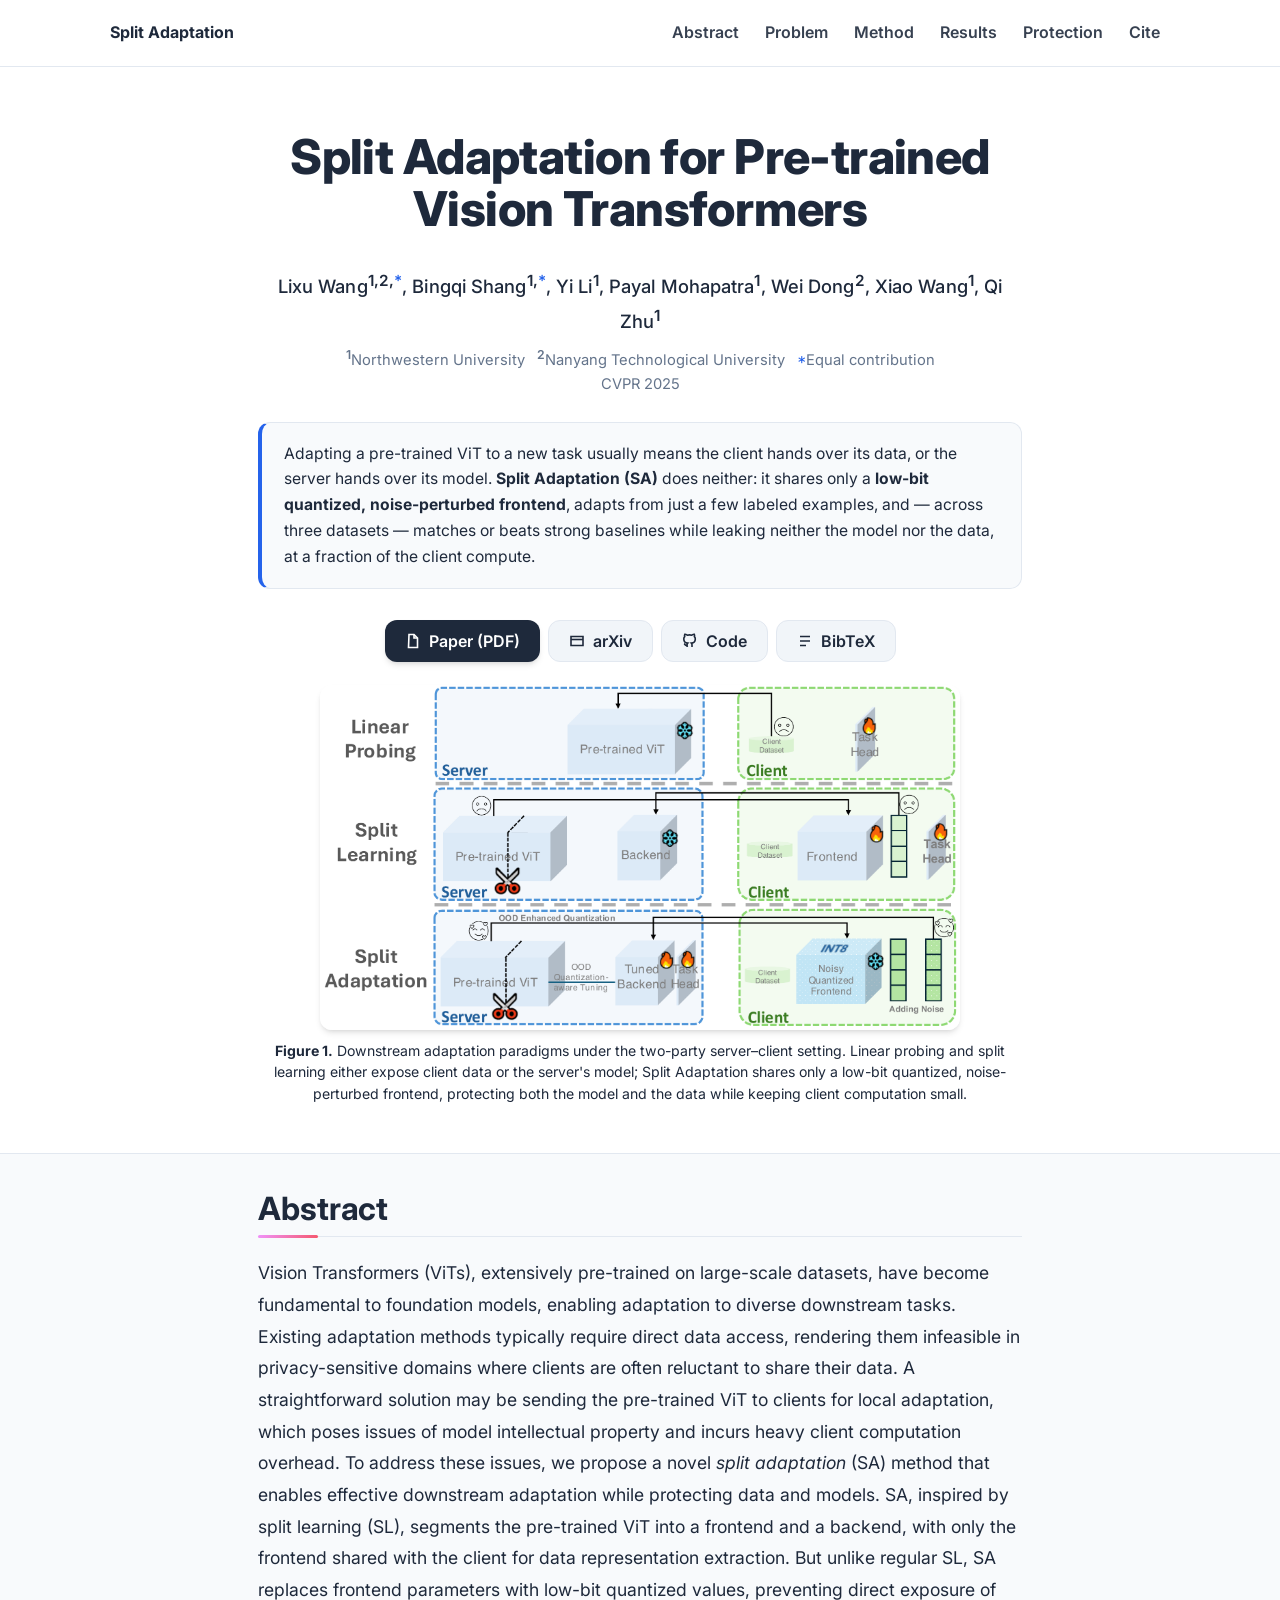
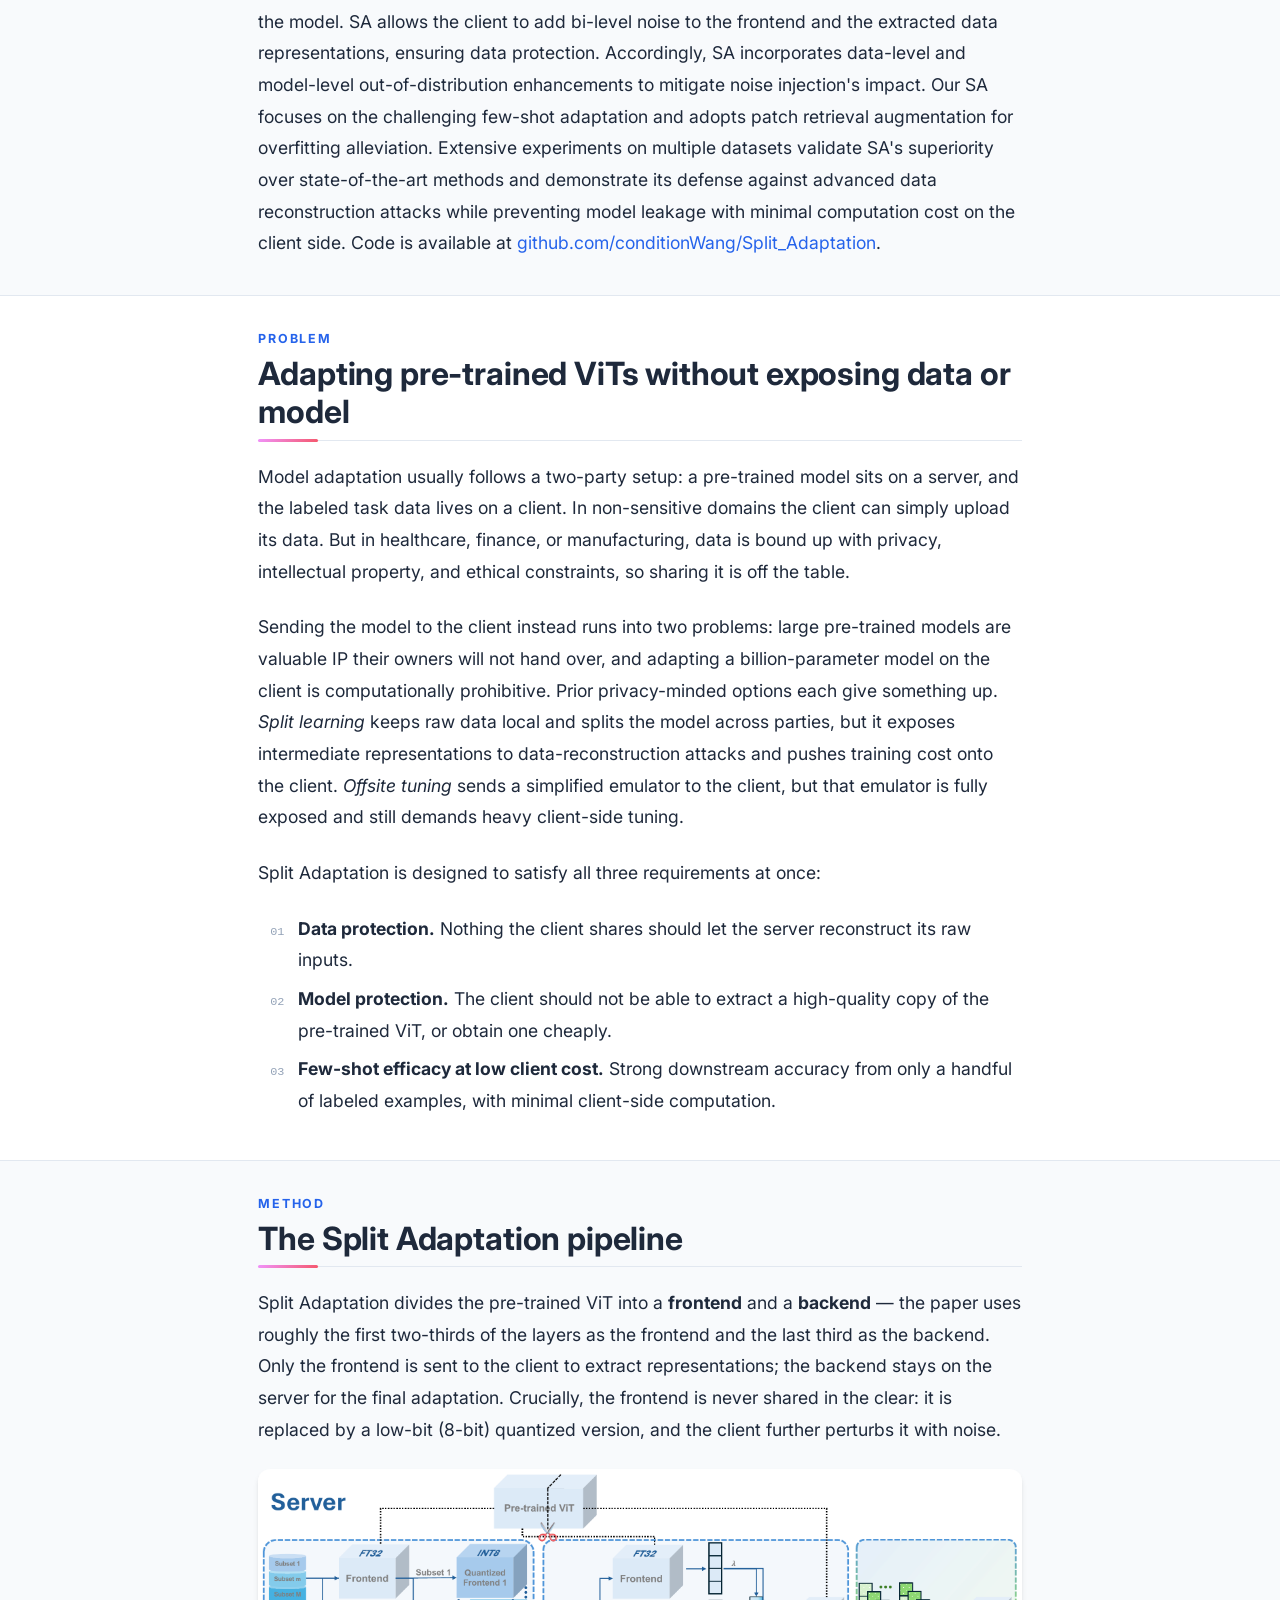
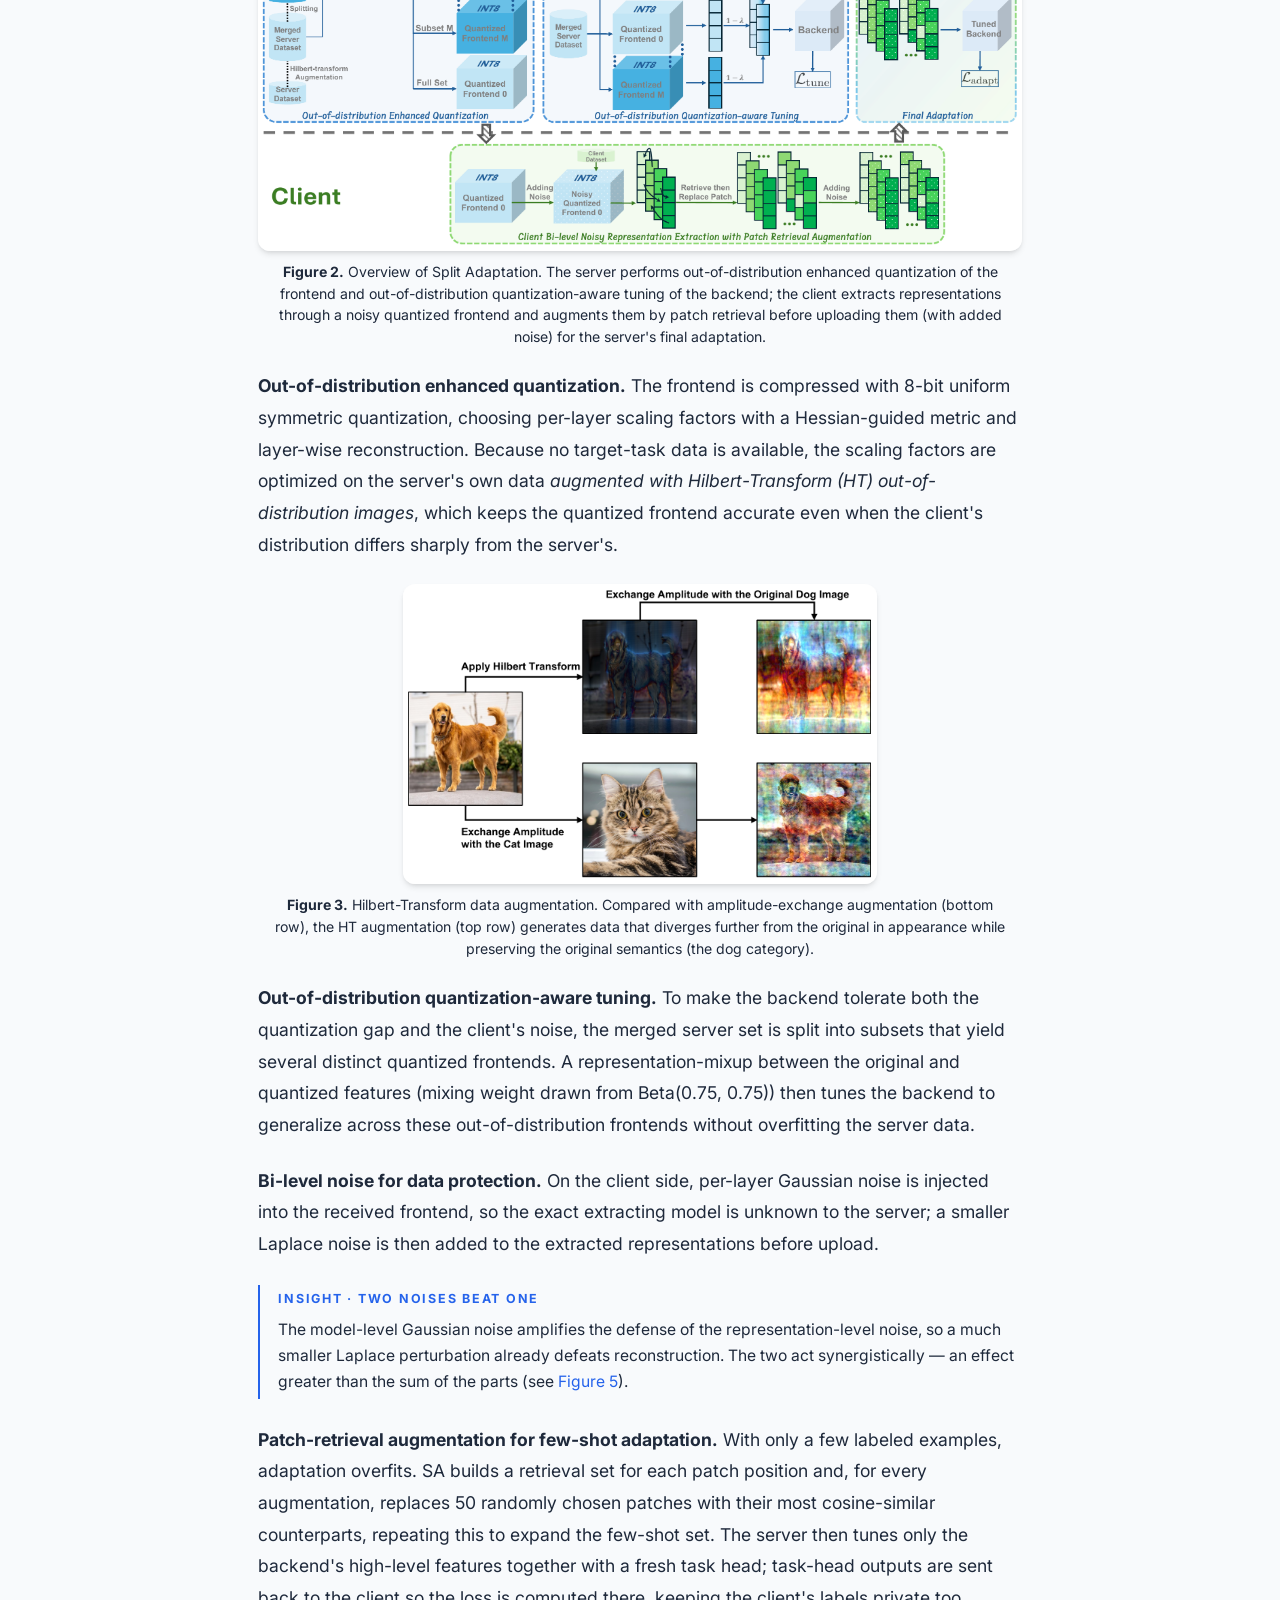
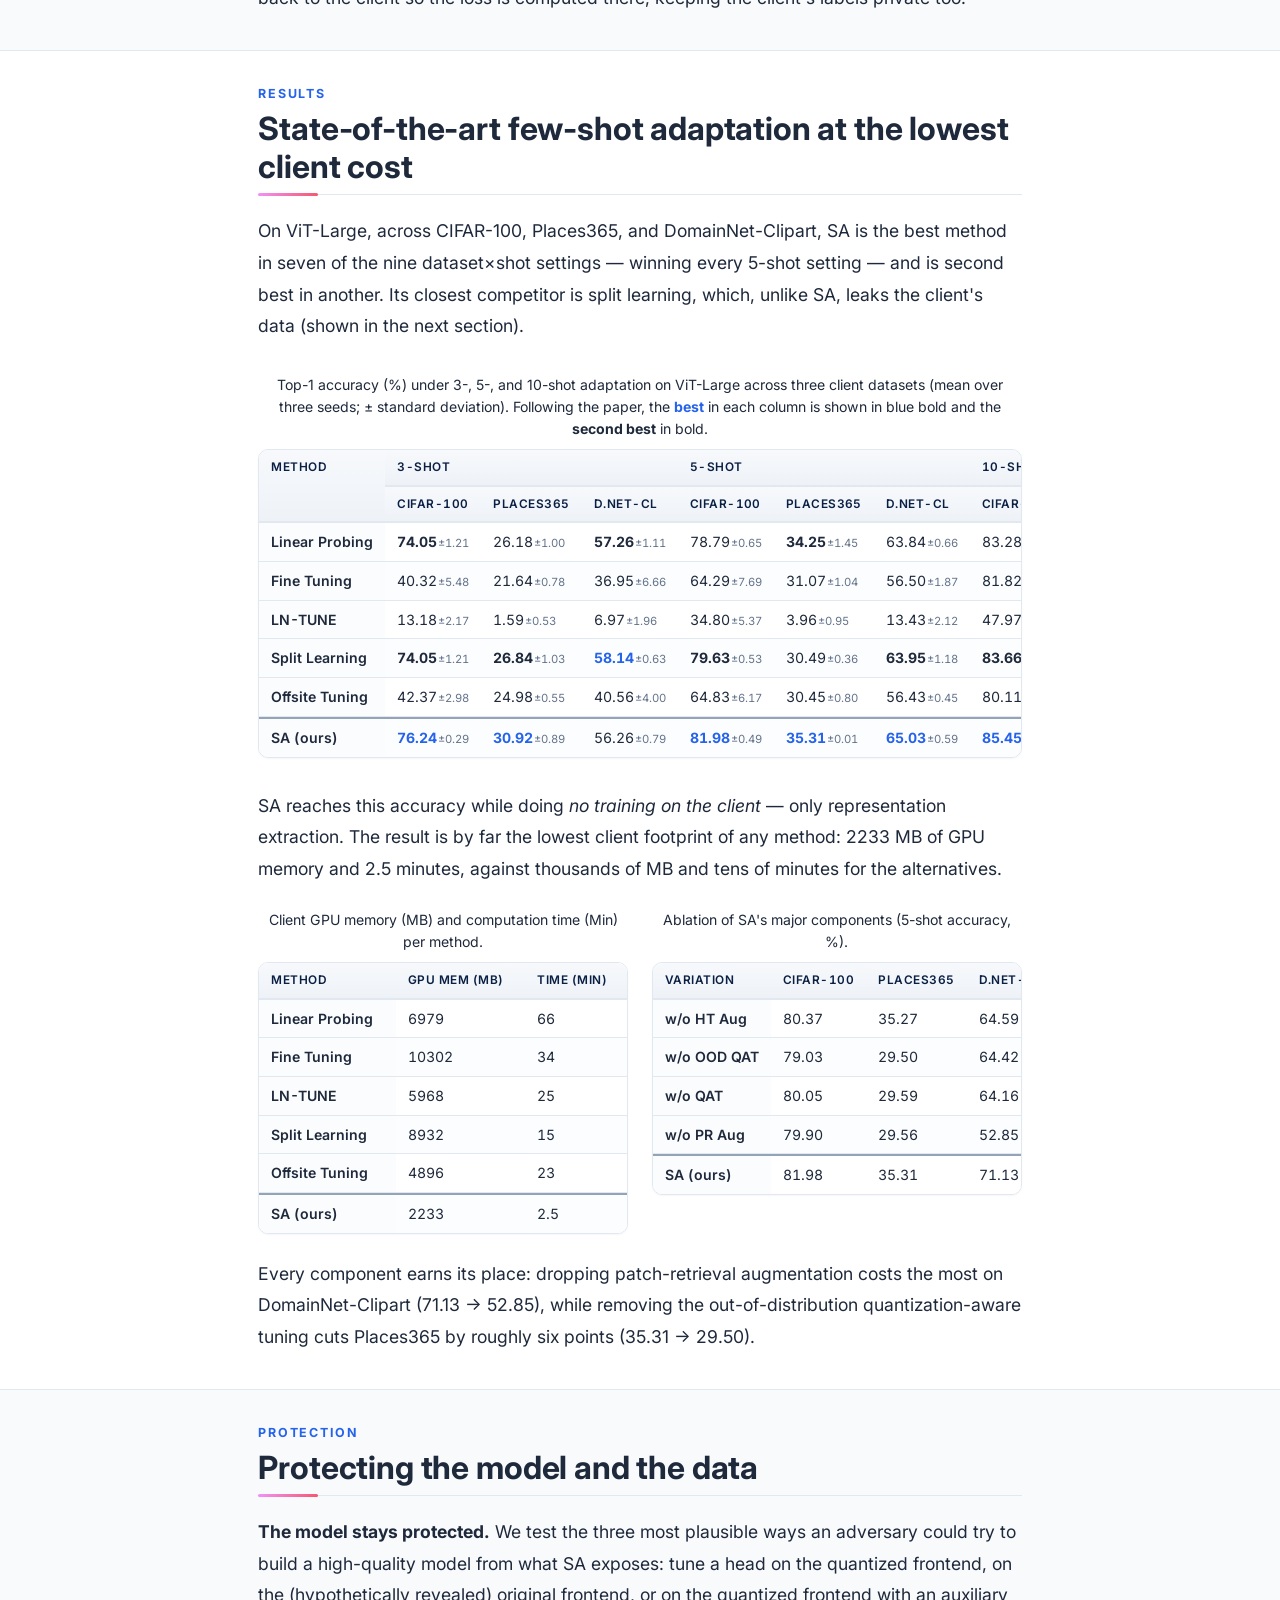
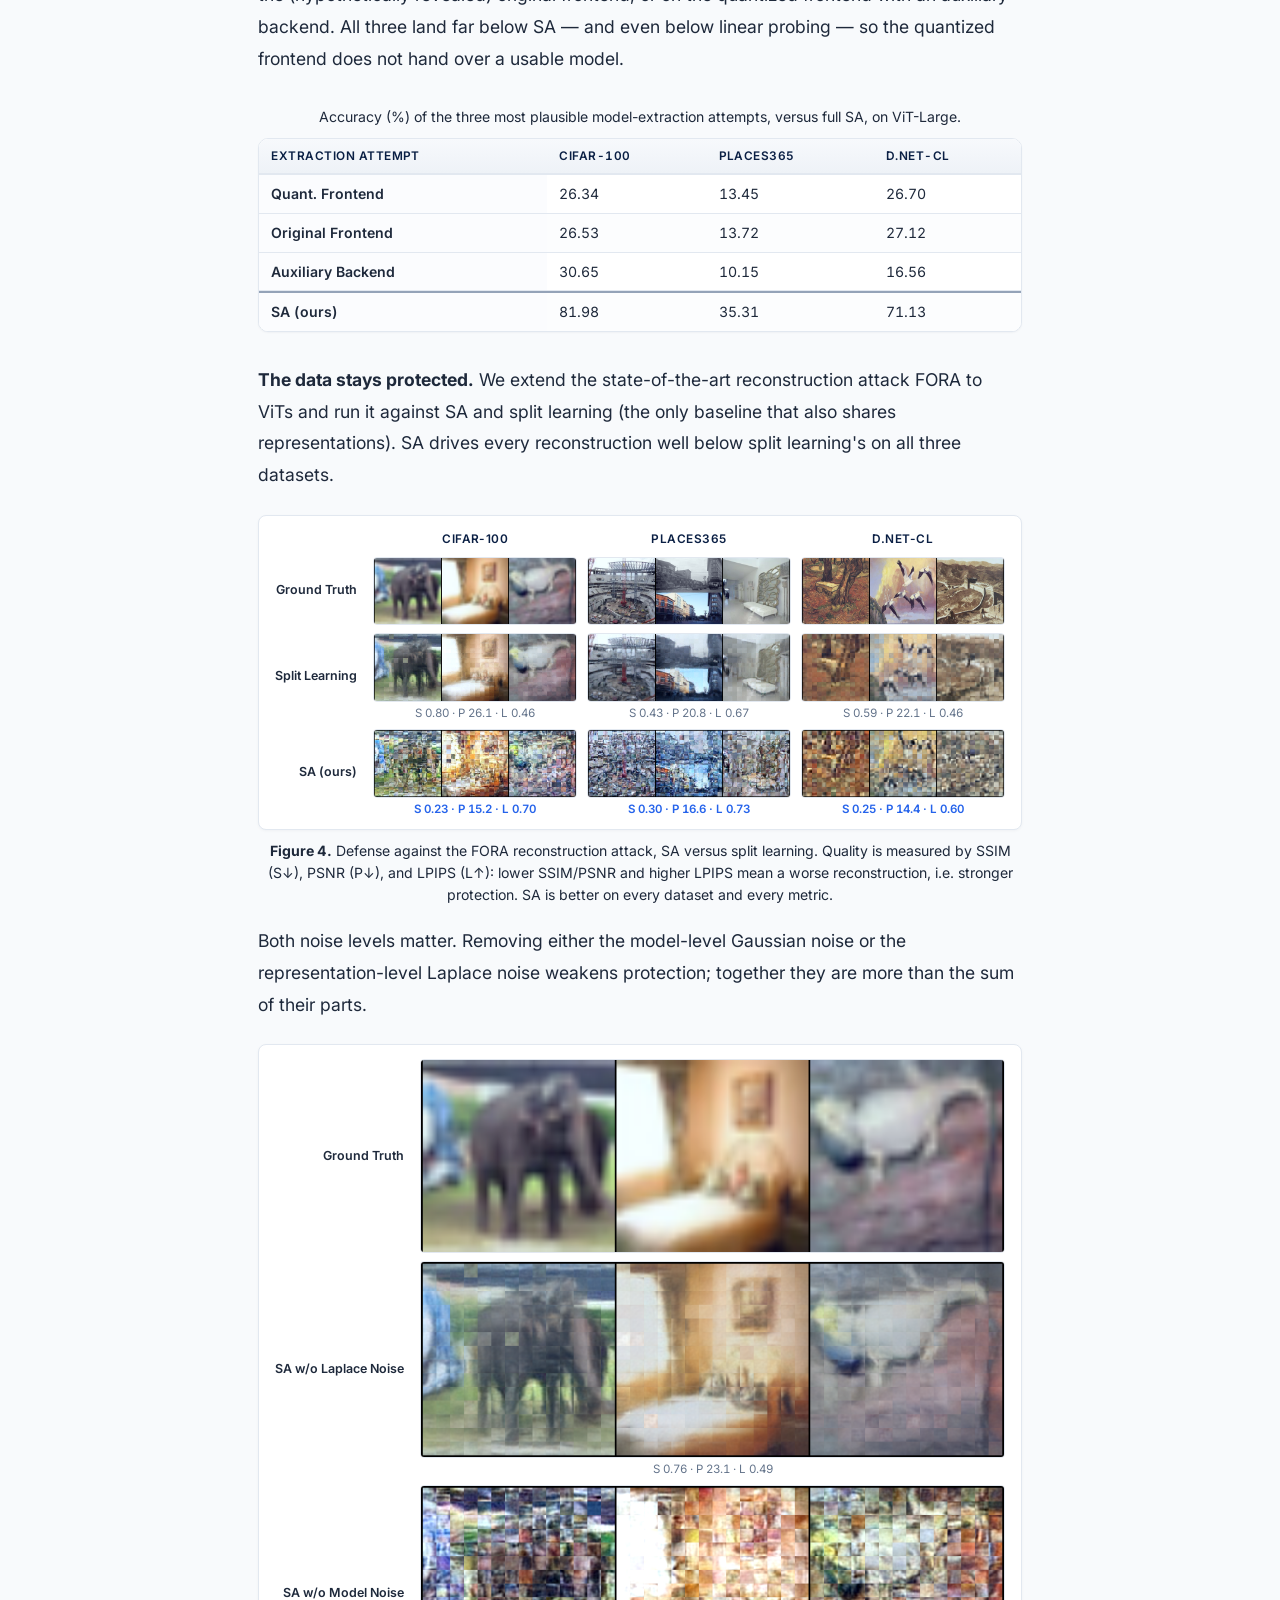
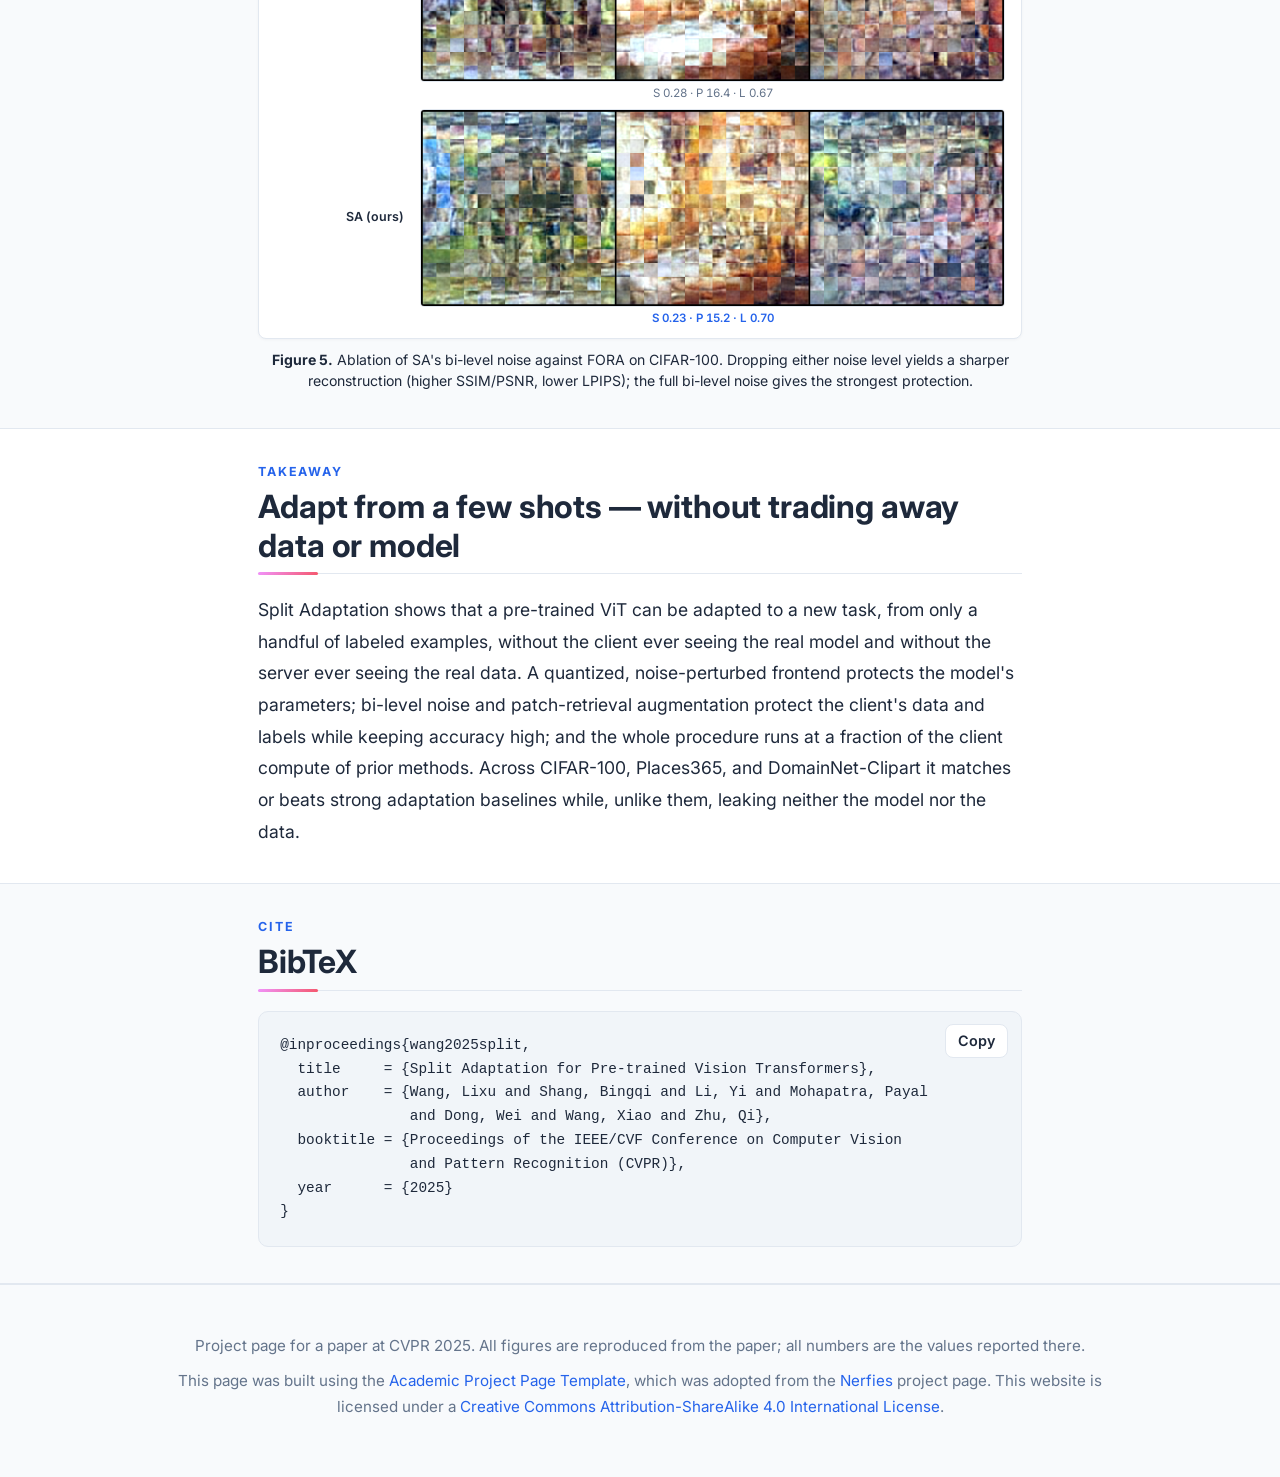
==== commit b7bf1522: "Add section eyebrow kickers so nav labels match each section" ====
--- a/index.html
+++ b/index.html
@@ -185,6 +185,7 @@
   <div class="container is-max-desktop">
     <div class="columns is-centered">
       <div class="column is-four-fifths">
+    <p class="kicker">Problem</p>
     <h2>Adapting pre-trained ViTs without exposing data or model</h2>
 
     <p>
@@ -220,6 +221,7 @@
   <div class="container is-max-desktop">
     <div class="columns is-centered">
       <div class="column is-four-fifths">
+    <p class="kicker">Method</p>
     <h2>The Split Adaptation pipeline</h2>
 
     <p>
@@ -295,6 +297,7 @@
   <div class="container is-max-desktop">
     <div class="columns is-centered">
       <div class="column is-four-fifths">
+    <p class="kicker">Results</p>
     <h2>State-of-the-art few-shot adaptation at the lowest client cost</h2>
 
     <p>
@@ -419,6 +422,7 @@
   <div class="container is-max-desktop">
     <div class="columns is-centered">
       <div class="column is-four-fifths">
+    <p class="kicker">Protection</p>
     <h2>Protecting the model and the data</h2>
 
     <p>
@@ -507,6 +511,7 @@
   <div class="container is-max-desktop">
     <div class="columns is-centered">
       <div class="column is-four-fifths">
+    <p class="kicker">Takeaway</p>
     <h2>Adapt from a few shots — without trading away data or model</h2>
     <p>
       Split Adaptation shows that a pre-trained ViT can be adapted to a new task, from only a handful of labeled
@@ -526,6 +531,7 @@
   <div class="container is-max-desktop">
     <div class="columns is-centered">
       <div class="column is-four-fifths">
+    <p class="kicker">Cite</p>
     <h2>BibTeX</h2>
     <div class="bib">
       <button class="copy" id="copy" type="button">Copy</button>
--- a/static/css/paper.css
+++ b/static/css/paper.css
@@ -756,3 +756,9 @@
 /* Fig 2 is the central architecture diagram (2:1); let it fill the content
    column (763px -> 381px tall) for legibility, above the generic 300px cap. */
 .figure-block.framework img{max-width:100%;max-height:420px}
+
+/* Section eyebrow = the nav label, so a nav click lands on a section that
+   visibly announces that label above its descriptive heading. p. qualifier
+   required: bare .kicker (0,1,0) would lose to .section p (0,1,1). */
+p.kicker{font-size:.78rem;font-weight:700;letter-spacing:.14em;text-transform:uppercase;
+         color:var(--primary-color);margin:0 0 .5rem;line-height:1.2;text-align:left}
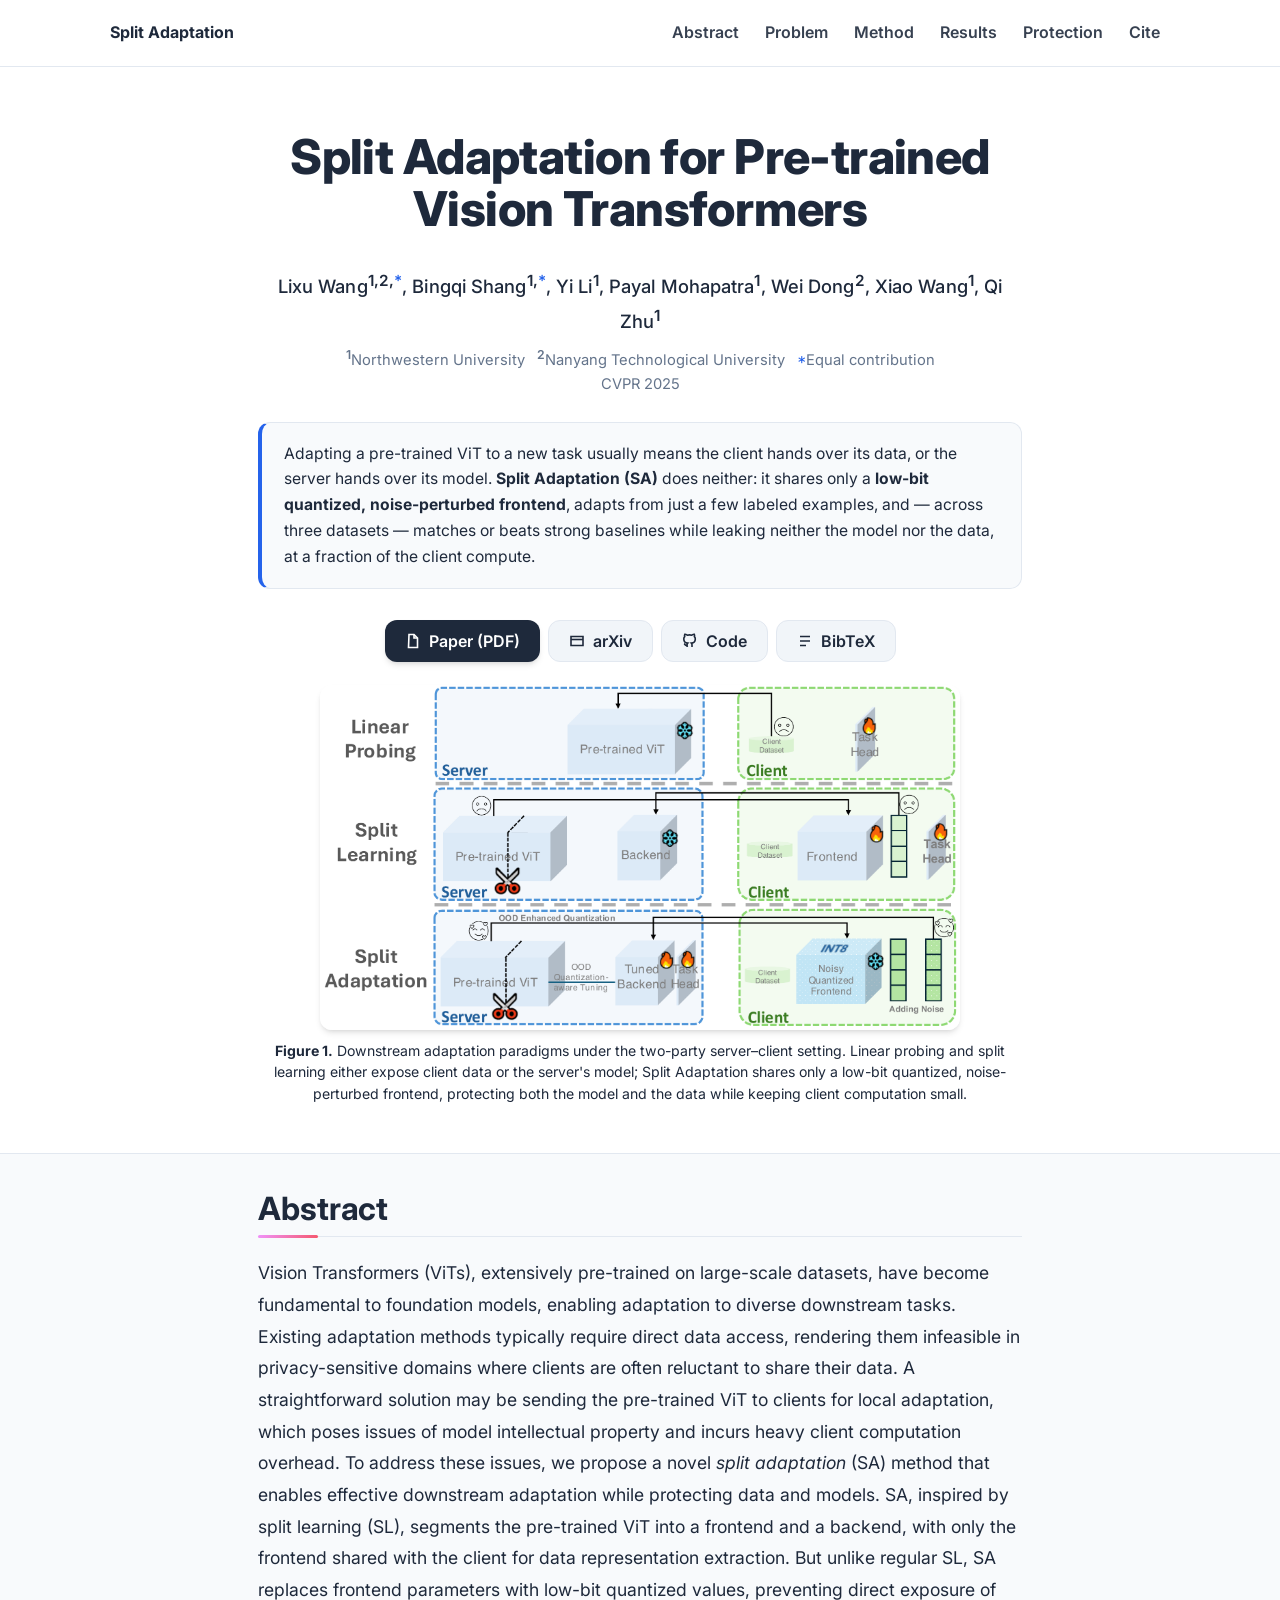
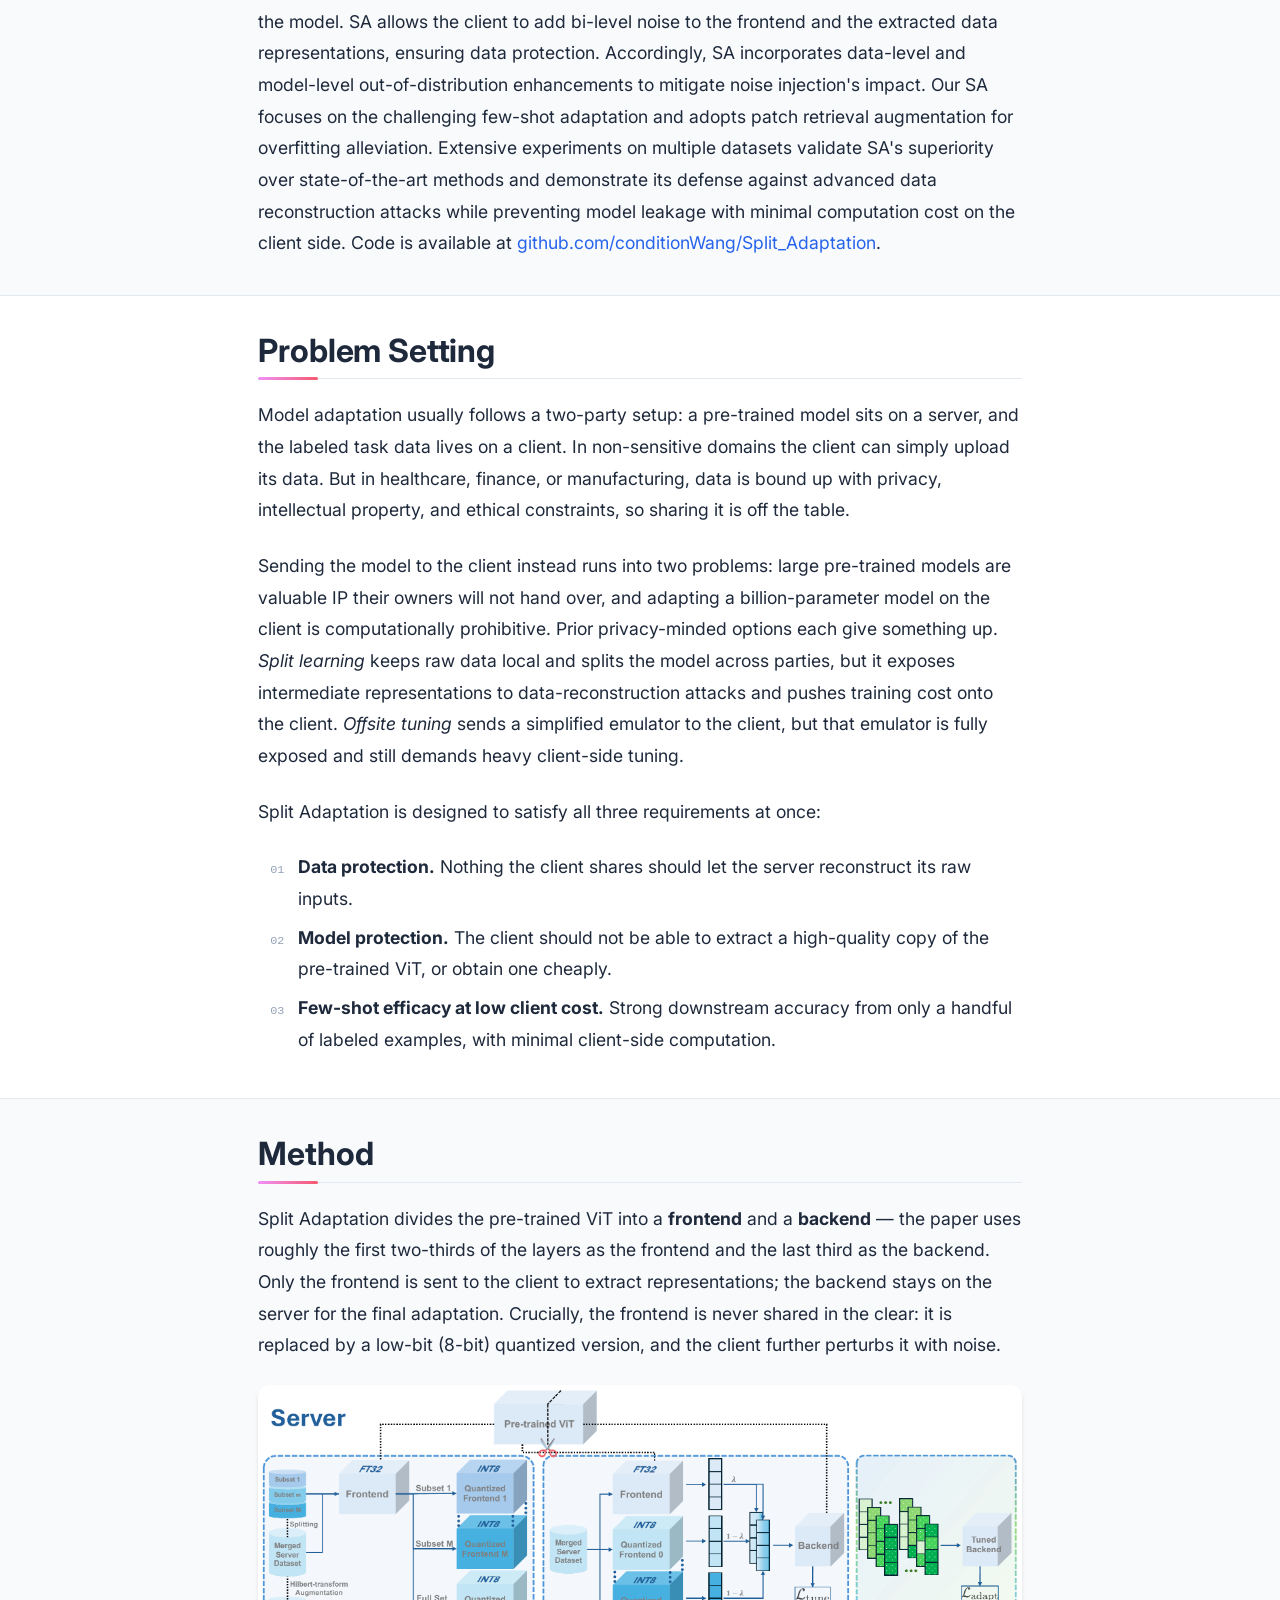
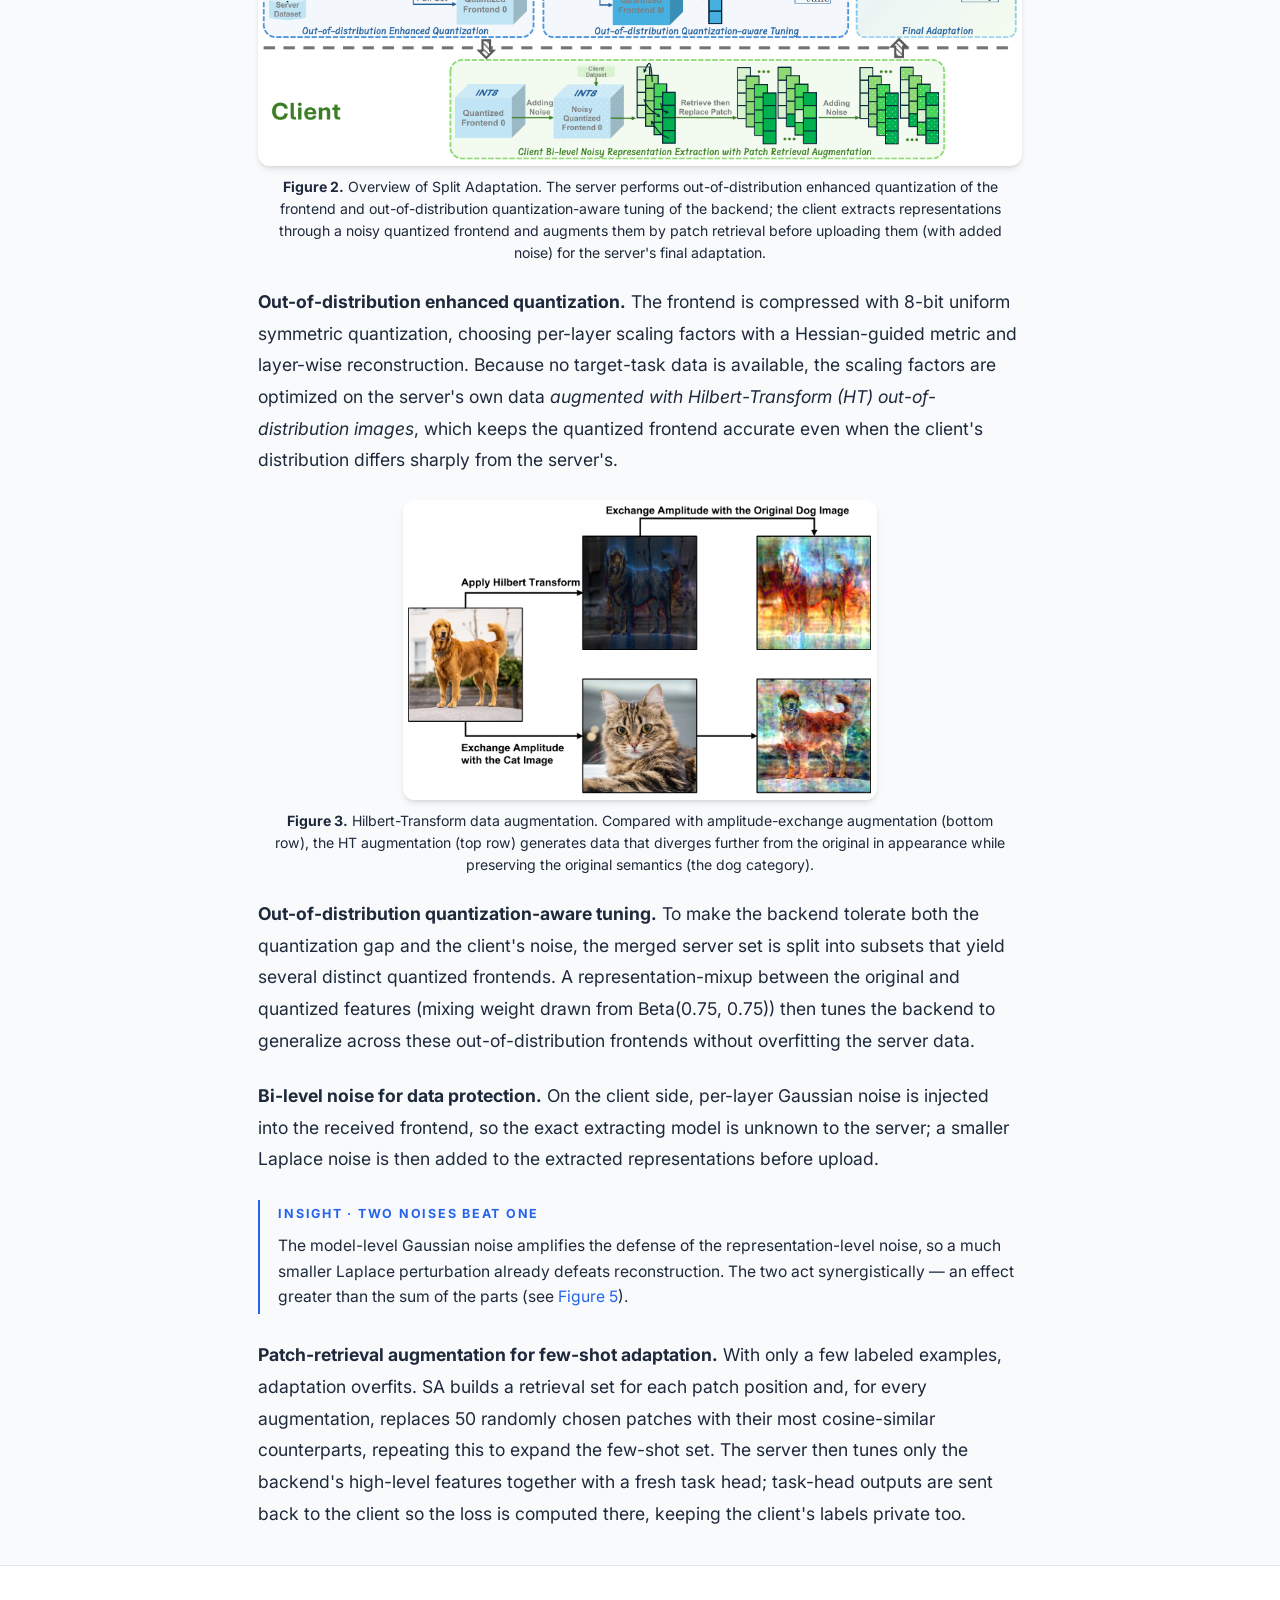
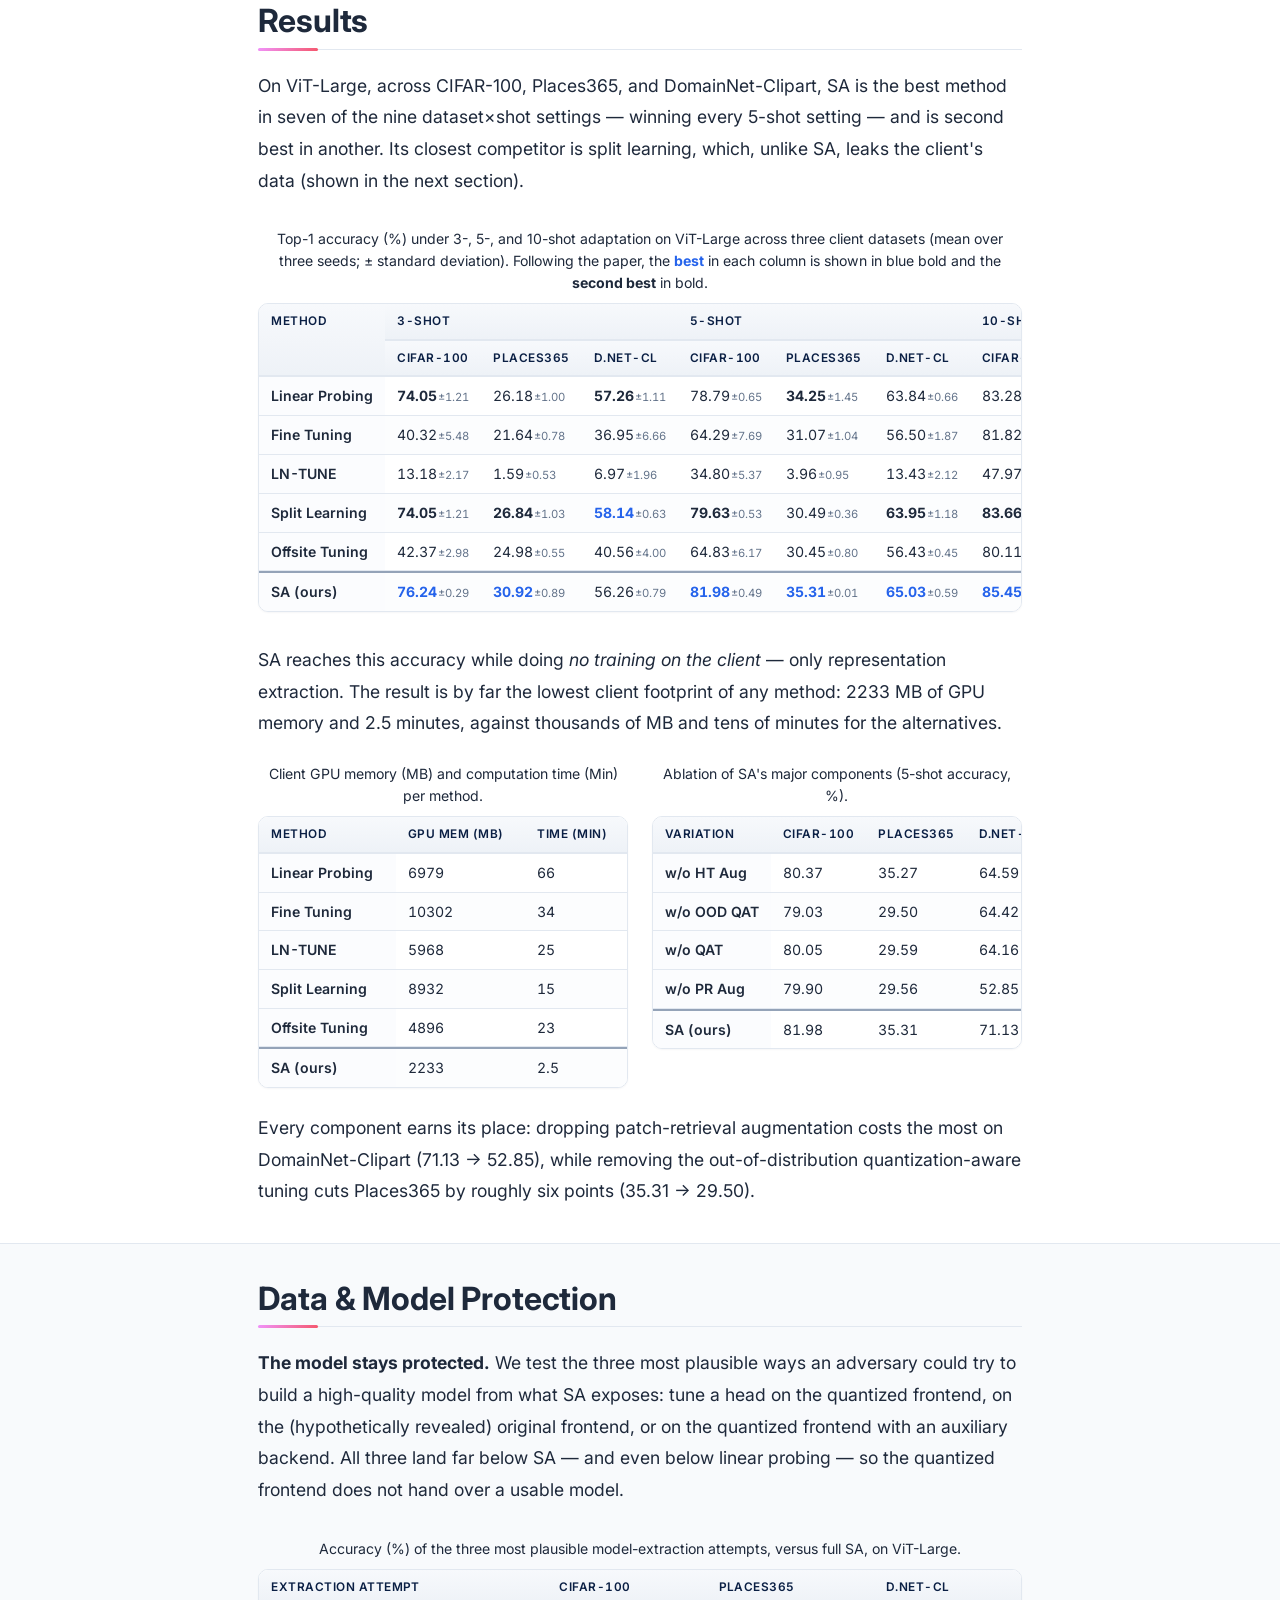
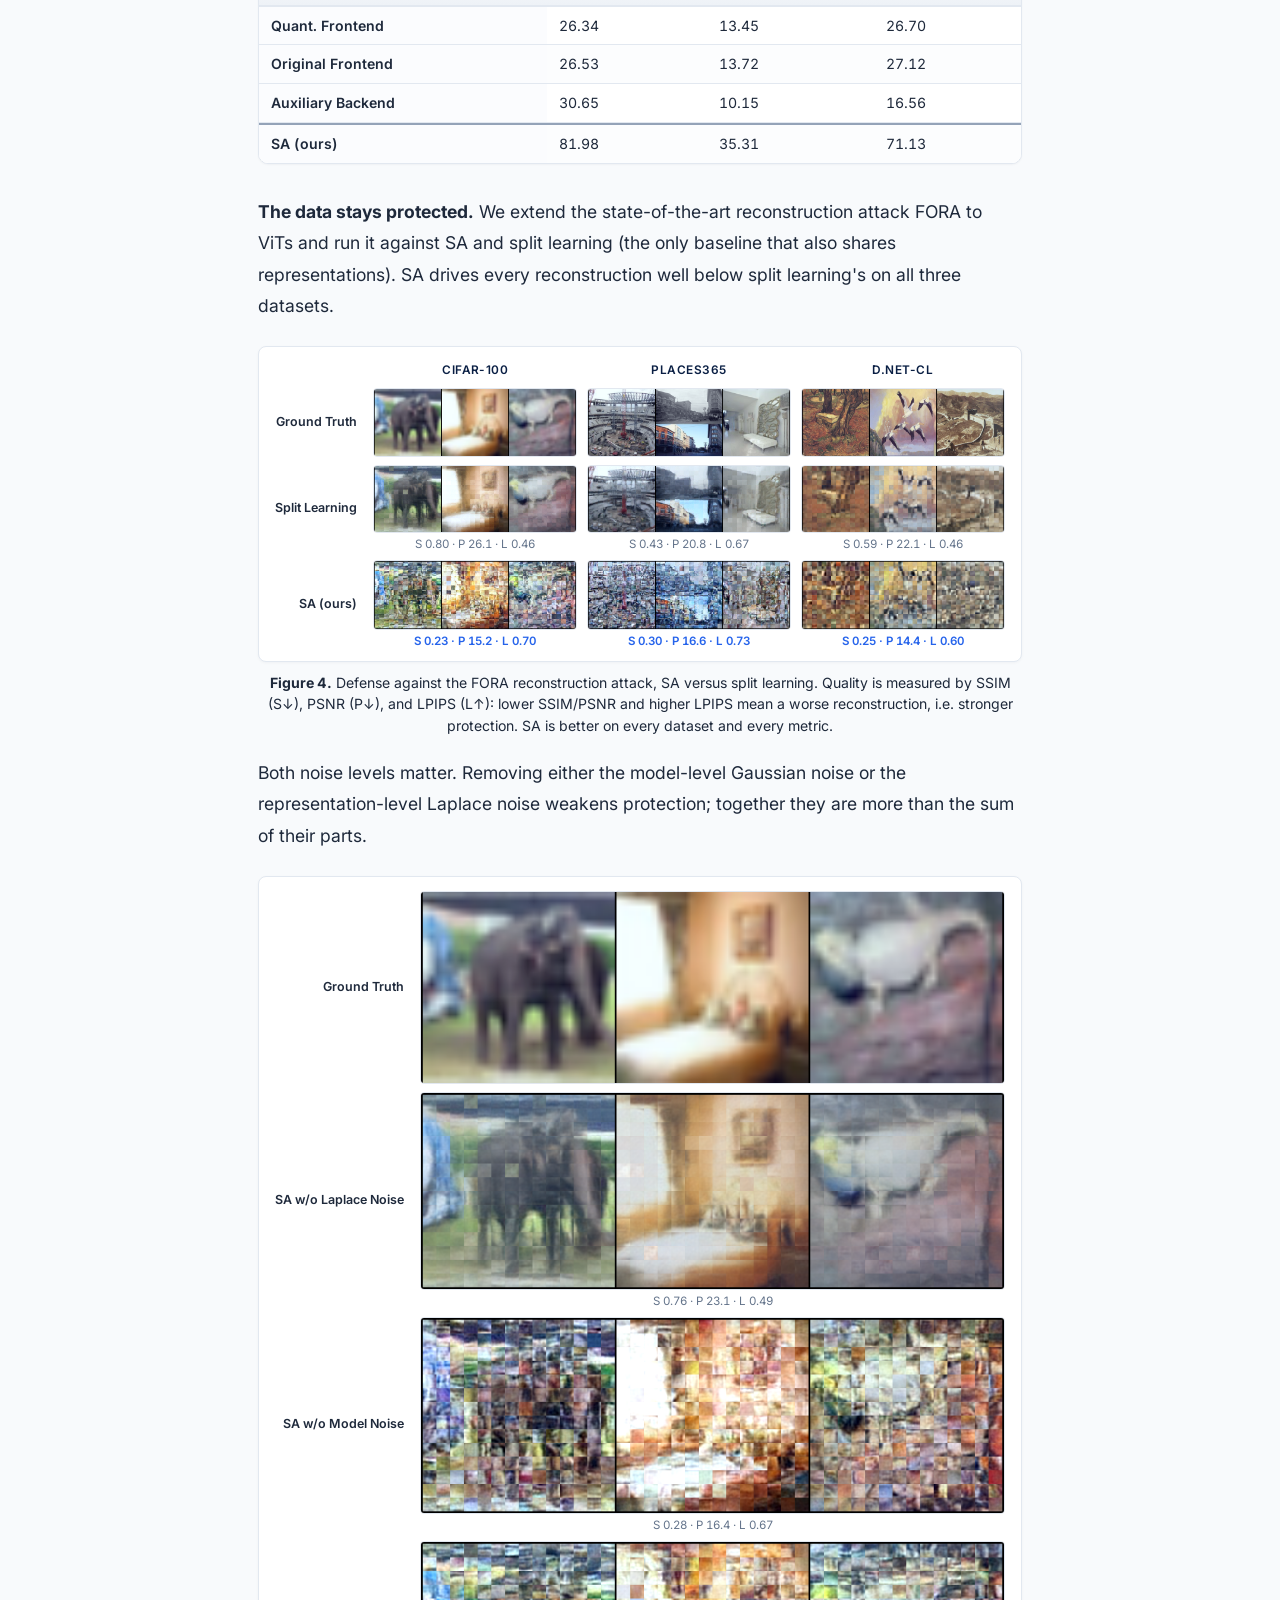
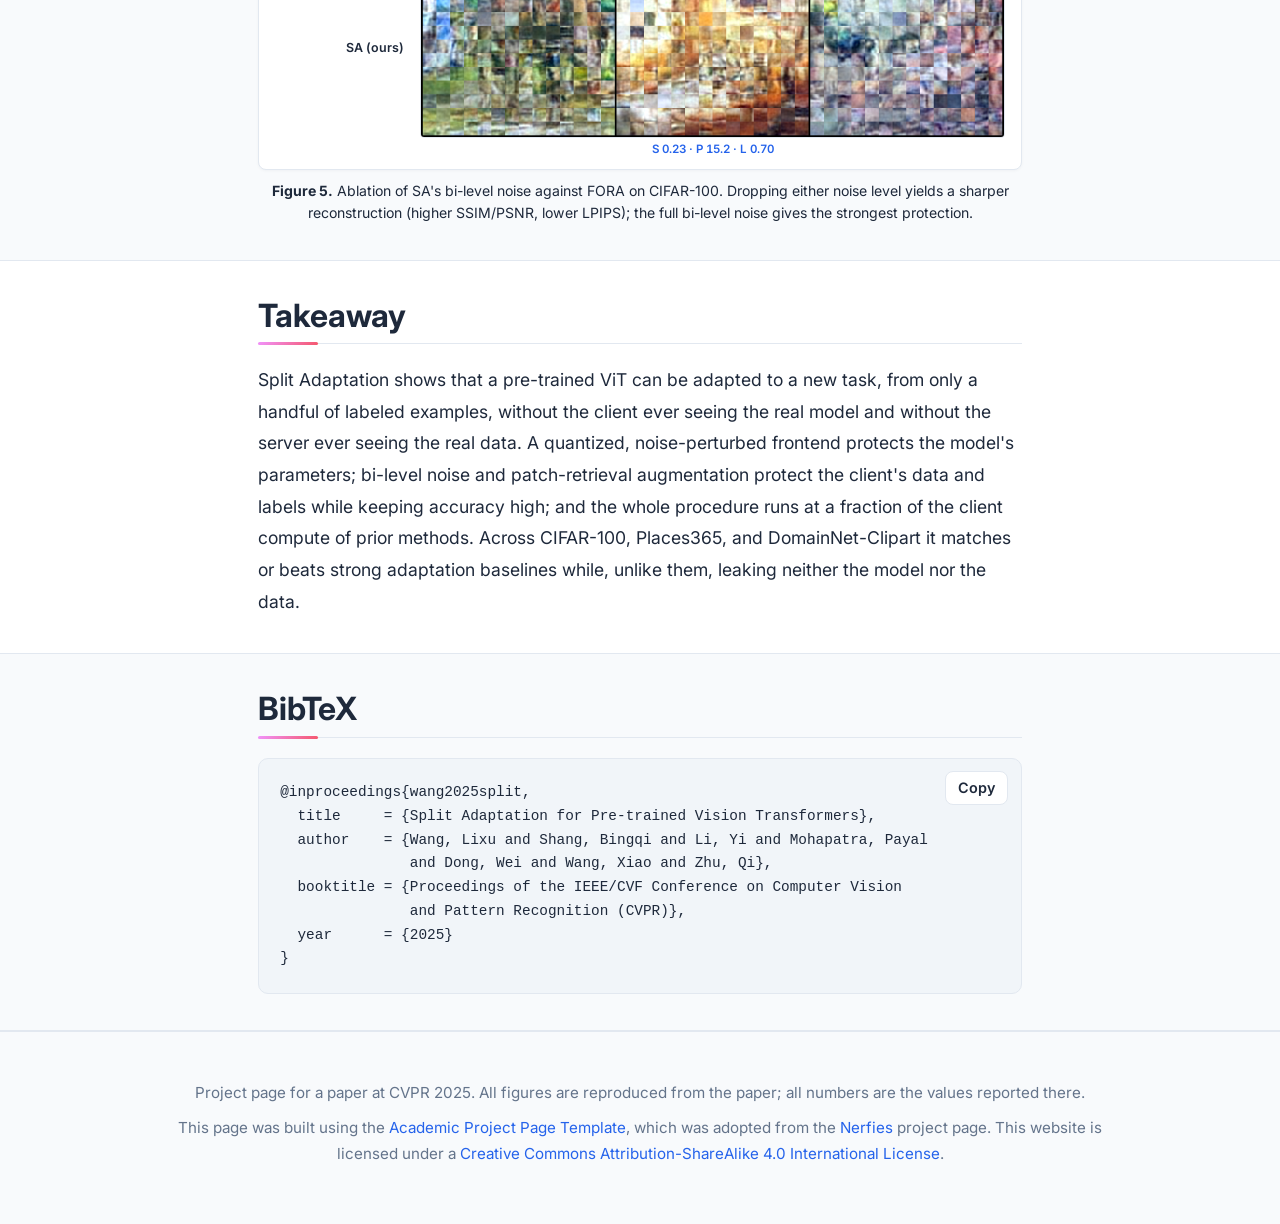
==== commit 68ad24ff: "Short section headings matching nav labels (drop invented eyebrow kicker; reference-faithful per Hor" ====
--- a/index.html
+++ b/index.html
@@ -185,8 +185,7 @@
   <div class="container is-max-desktop">
     <div class="columns is-centered">
       <div class="column is-four-fifths">
-    <p class="kicker">Problem</p>
-    <h2>Adapting pre-trained ViTs without exposing data or model</h2>
+    <h2>Problem Setting</h2>
 
     <p>
       Model adaptation usually follows a two-party setup: a pre-trained model sits on a server, and the labeled
@@ -221,8 +220,7 @@
   <div class="container is-max-desktop">
     <div class="columns is-centered">
       <div class="column is-four-fifths">
-    <p class="kicker">Method</p>
-    <h2>The Split Adaptation pipeline</h2>
+    <h2>Method</h2>
 
     <p>
       Split Adaptation divides the pre-trained ViT into a <b>frontend</b> and a <b>backend</b> — the paper uses
@@ -297,8 +295,7 @@
   <div class="container is-max-desktop">
     <div class="columns is-centered">
       <div class="column is-four-fifths">
-    <p class="kicker">Results</p>
-    <h2>State-of-the-art few-shot adaptation at the lowest client cost</h2>
+    <h2>Results</h2>
 
     <p>
       On ViT-Large, across CIFAR-100, Places365, and DomainNet-Clipart, SA is the best method in seven of the nine
@@ -422,8 +419,7 @@
   <div class="container is-max-desktop">
     <div class="columns is-centered">
       <div class="column is-four-fifths">
-    <p class="kicker">Protection</p>
-    <h2>Protecting the model and the data</h2>
+    <h2>Data &amp; Model Protection</h2>
 
     <p>
       <b>The model stays protected.</b> We test the three most plausible ways an adversary could try to build a
@@ -511,8 +507,7 @@
   <div class="container is-max-desktop">
     <div class="columns is-centered">
       <div class="column is-four-fifths">
-    <p class="kicker">Takeaway</p>
-    <h2>Adapt from a few shots — without trading away data or model</h2>
+    <h2>Takeaway</h2>
     <p>
       Split Adaptation shows that a pre-trained ViT can be adapted to a new task, from only a handful of labeled
       examples, without the client ever seeing the real model and without the server ever seeing the real data. A
@@ -531,7 +526,6 @@
   <div class="container is-max-desktop">
     <div class="columns is-centered">
       <div class="column is-four-fifths">
-    <p class="kicker">Cite</p>
     <h2>BibTeX</h2>
     <div class="bib">
       <button class="copy" id="copy" type="button">Copy</button>
--- a/static/css/paper.css
+++ b/static/css/paper.css
@@ -756,9 +756,3 @@
 /* Fig 2 is the central architecture diagram (2:1); let it fill the content
    column (763px -> 381px tall) for legibility, above the generic 300px cap. */
 .figure-block.framework img{max-width:100%;max-height:420px}
-
-/* Section eyebrow = the nav label, so a nav click lands on a section that
-   visibly announces that label above its descriptive heading. p. qualifier
-   required: bare .kicker (0,1,0) would lose to .section p (0,1,1). */
-p.kicker{font-size:.78rem;font-weight:700;letter-spacing:.14em;text-transform:uppercase;
-         color:var(--primary-color);margin:0 0 .5rem;line-height:1.2;text-align:left}
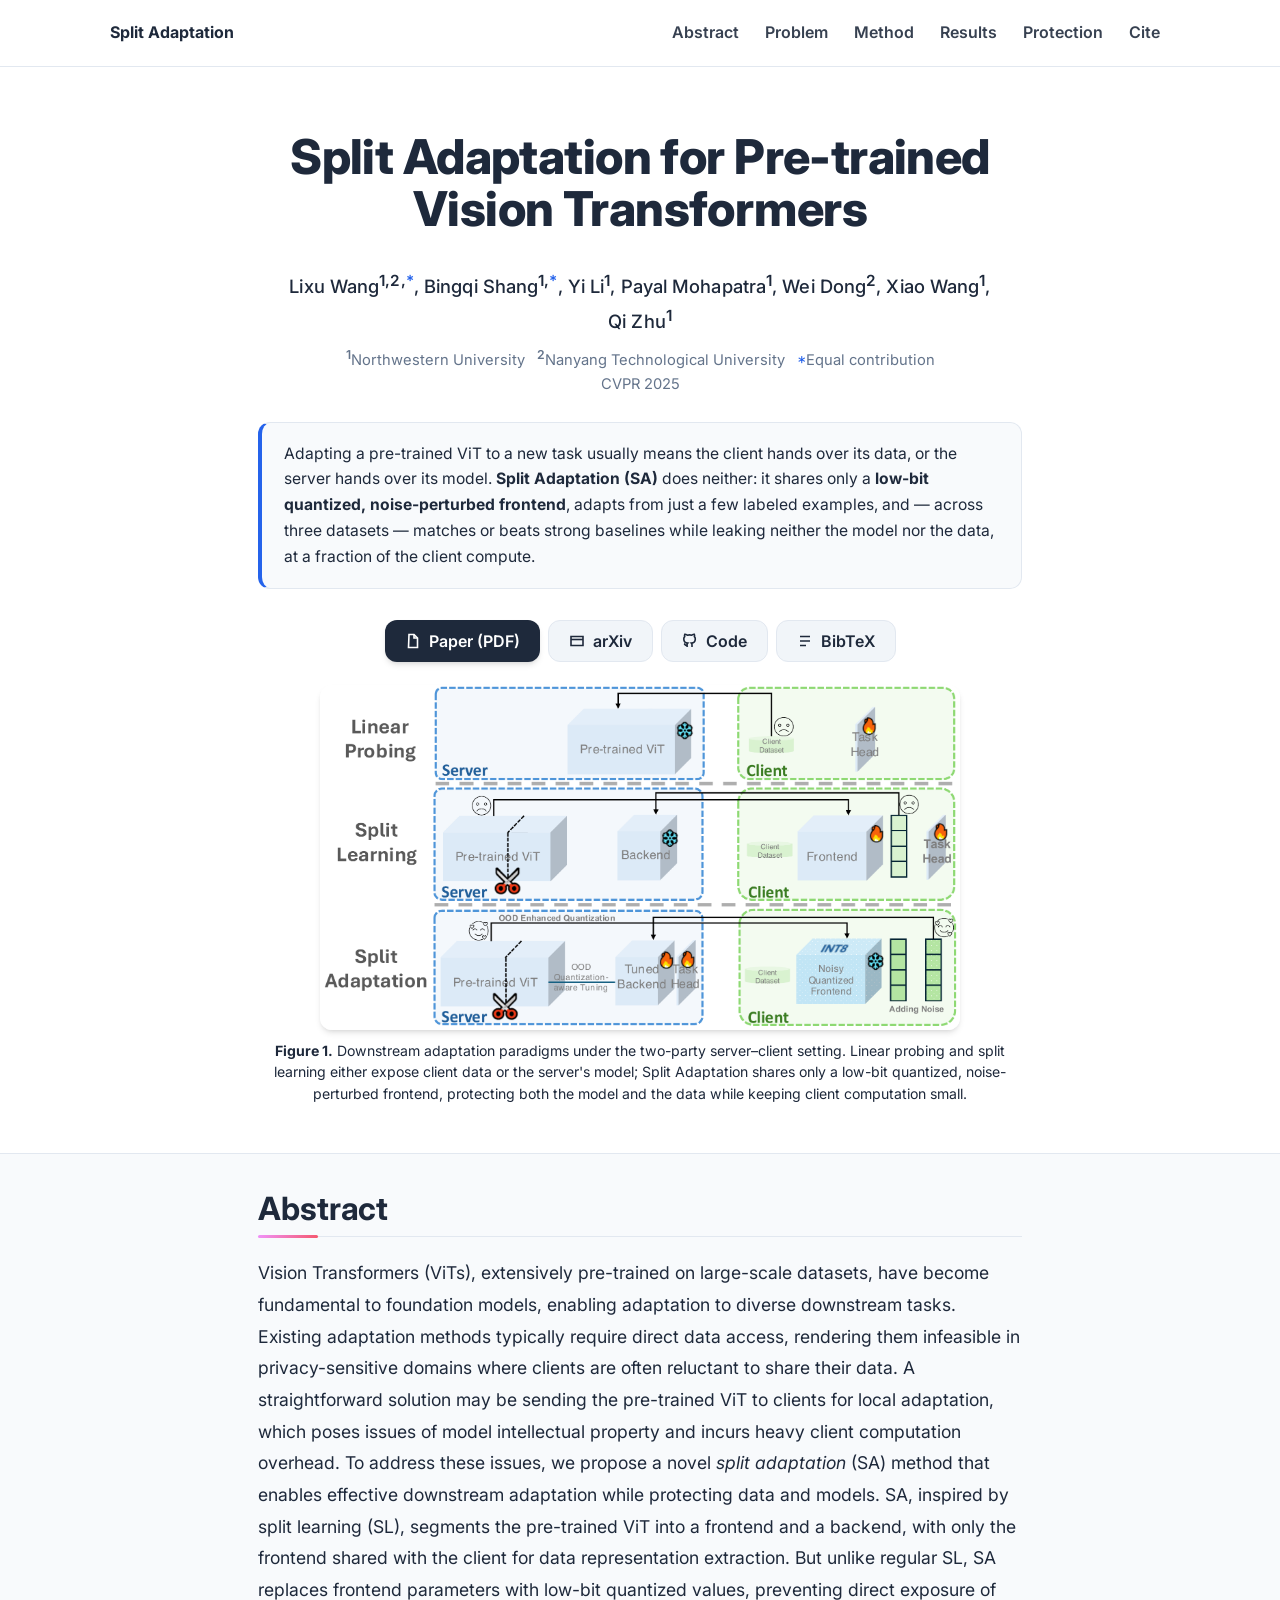
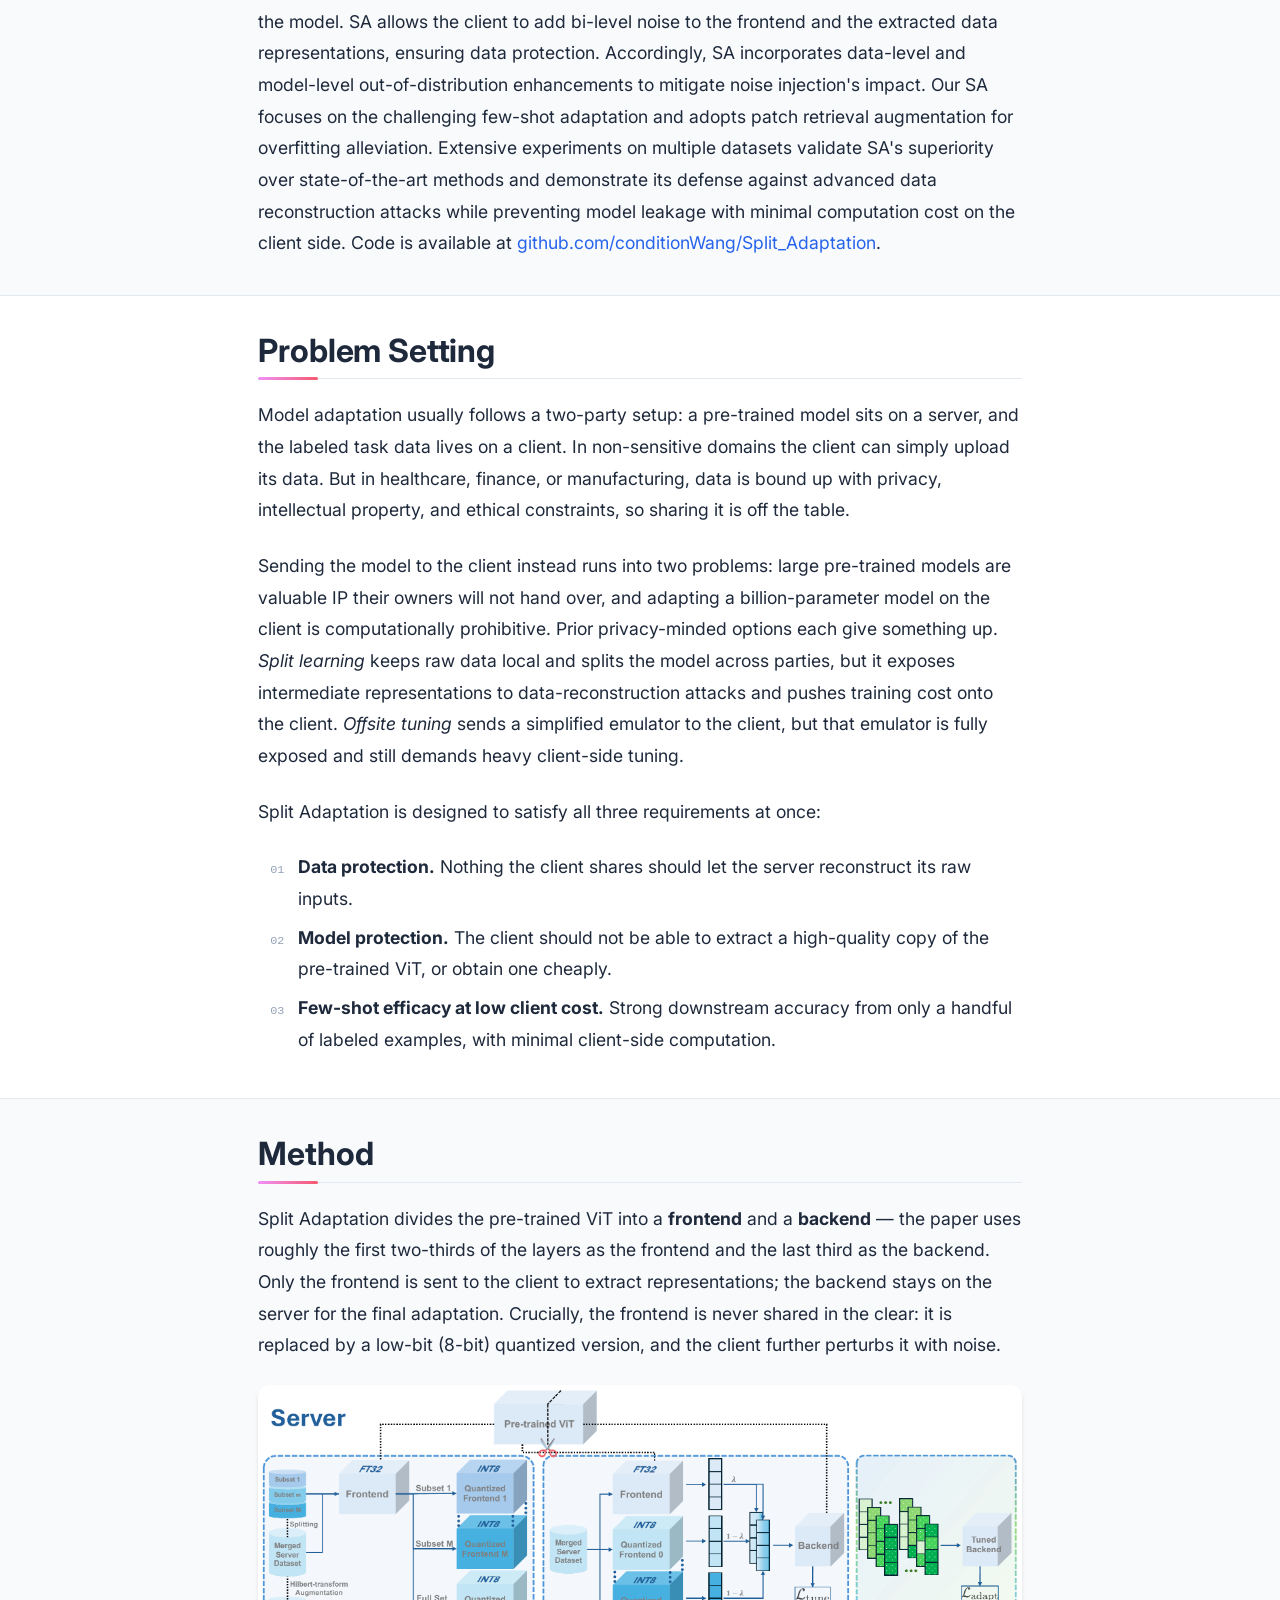
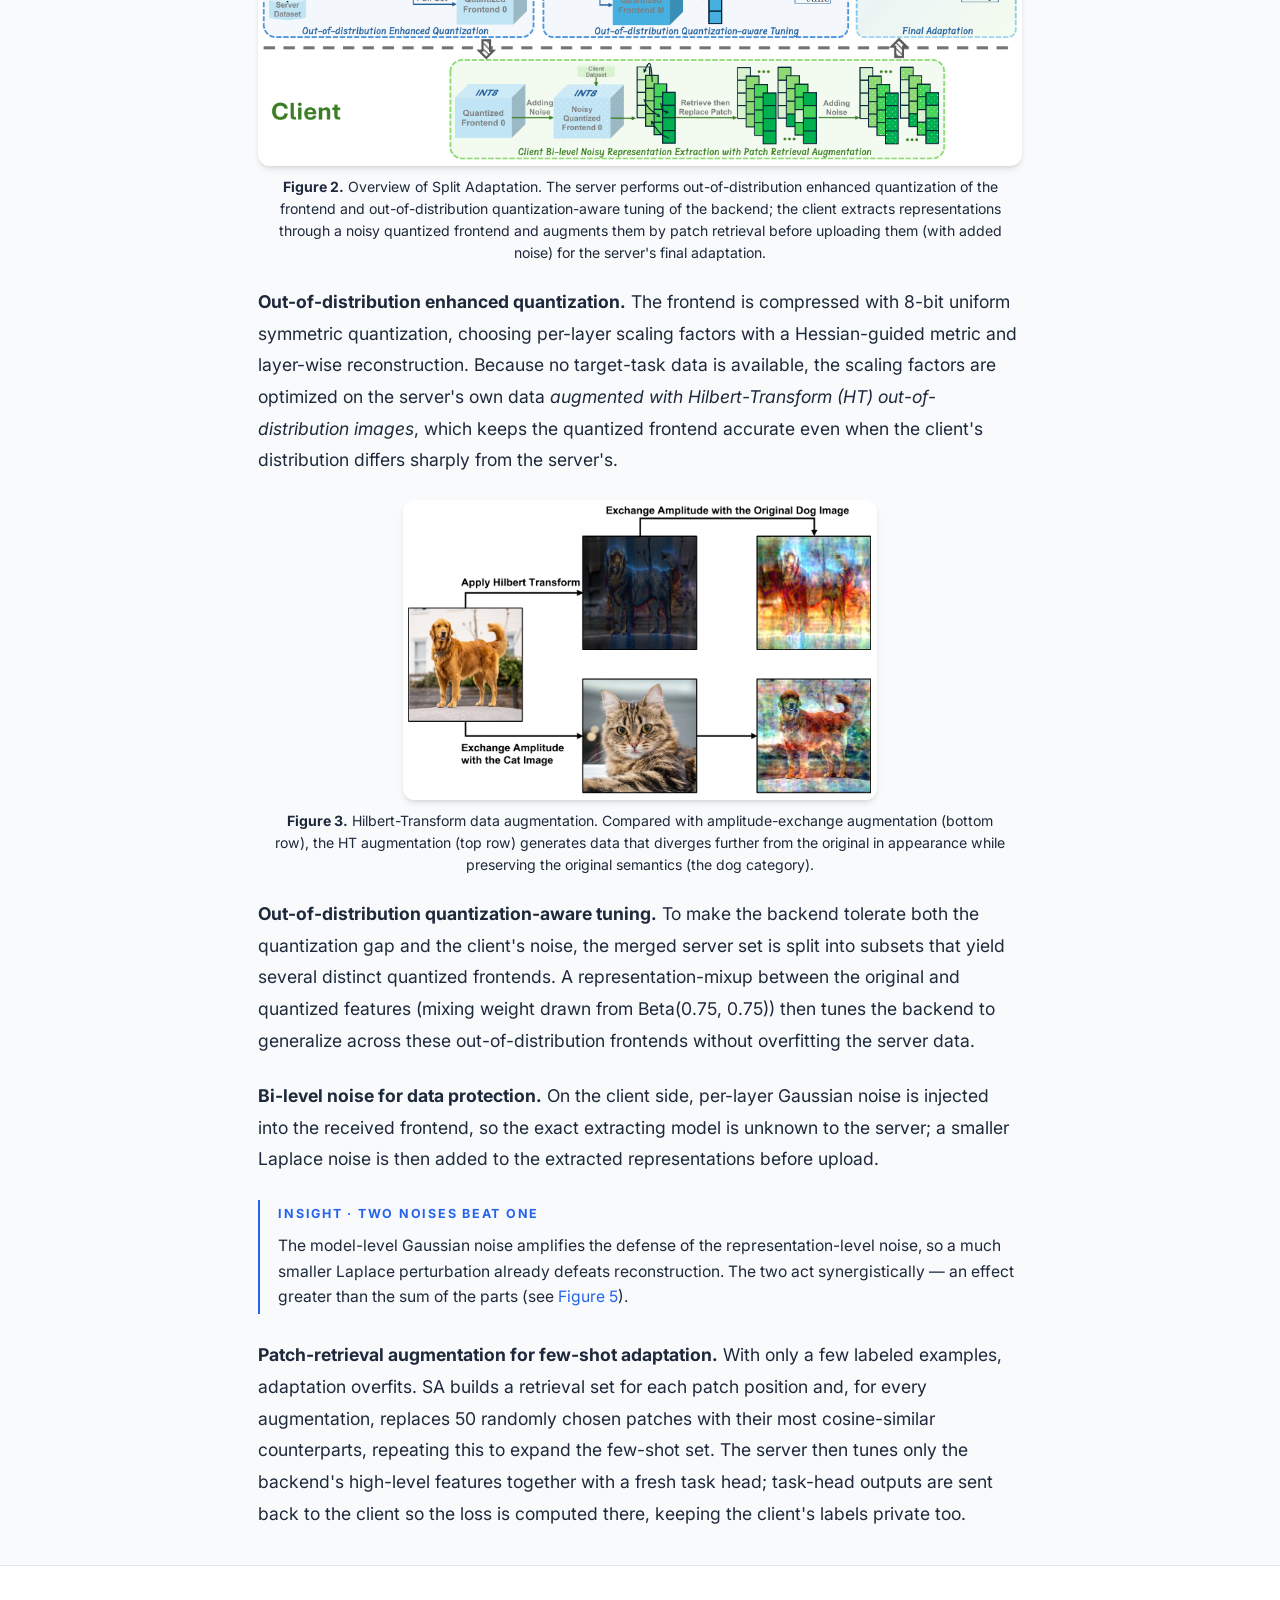
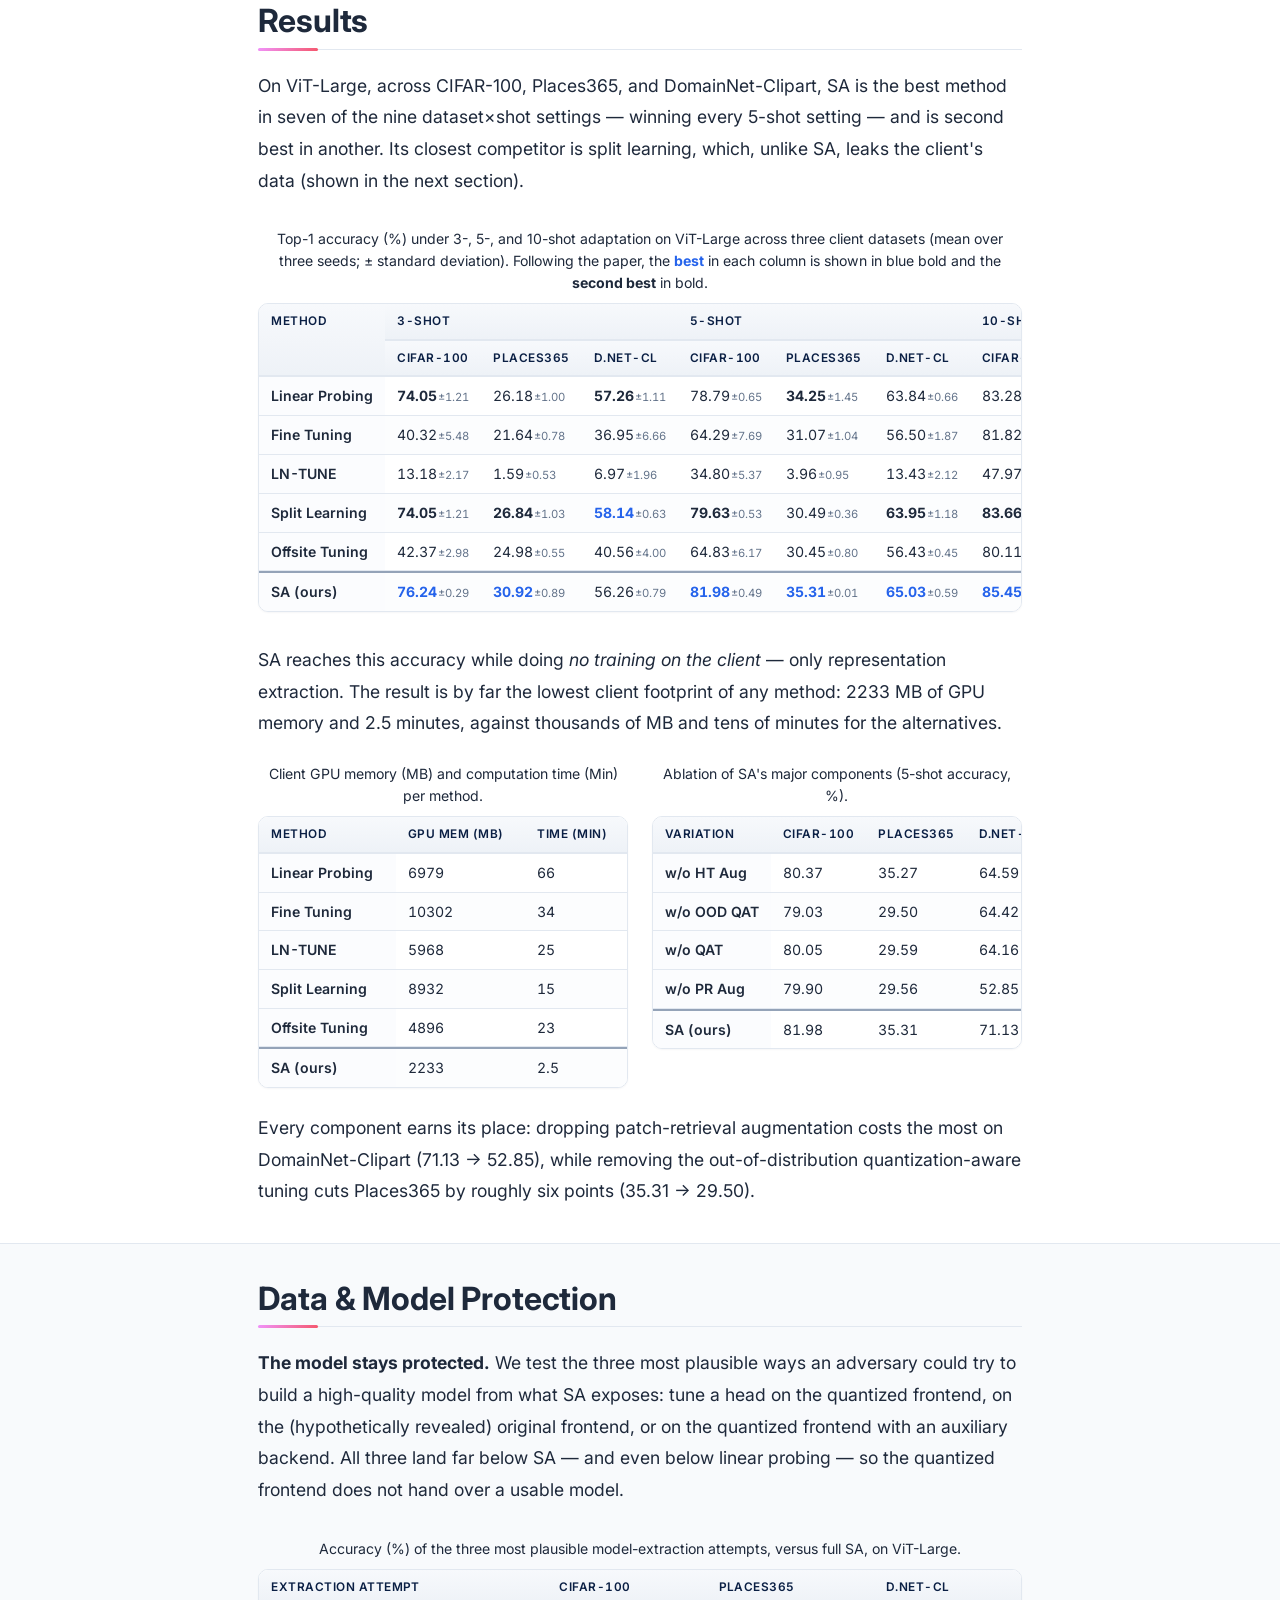
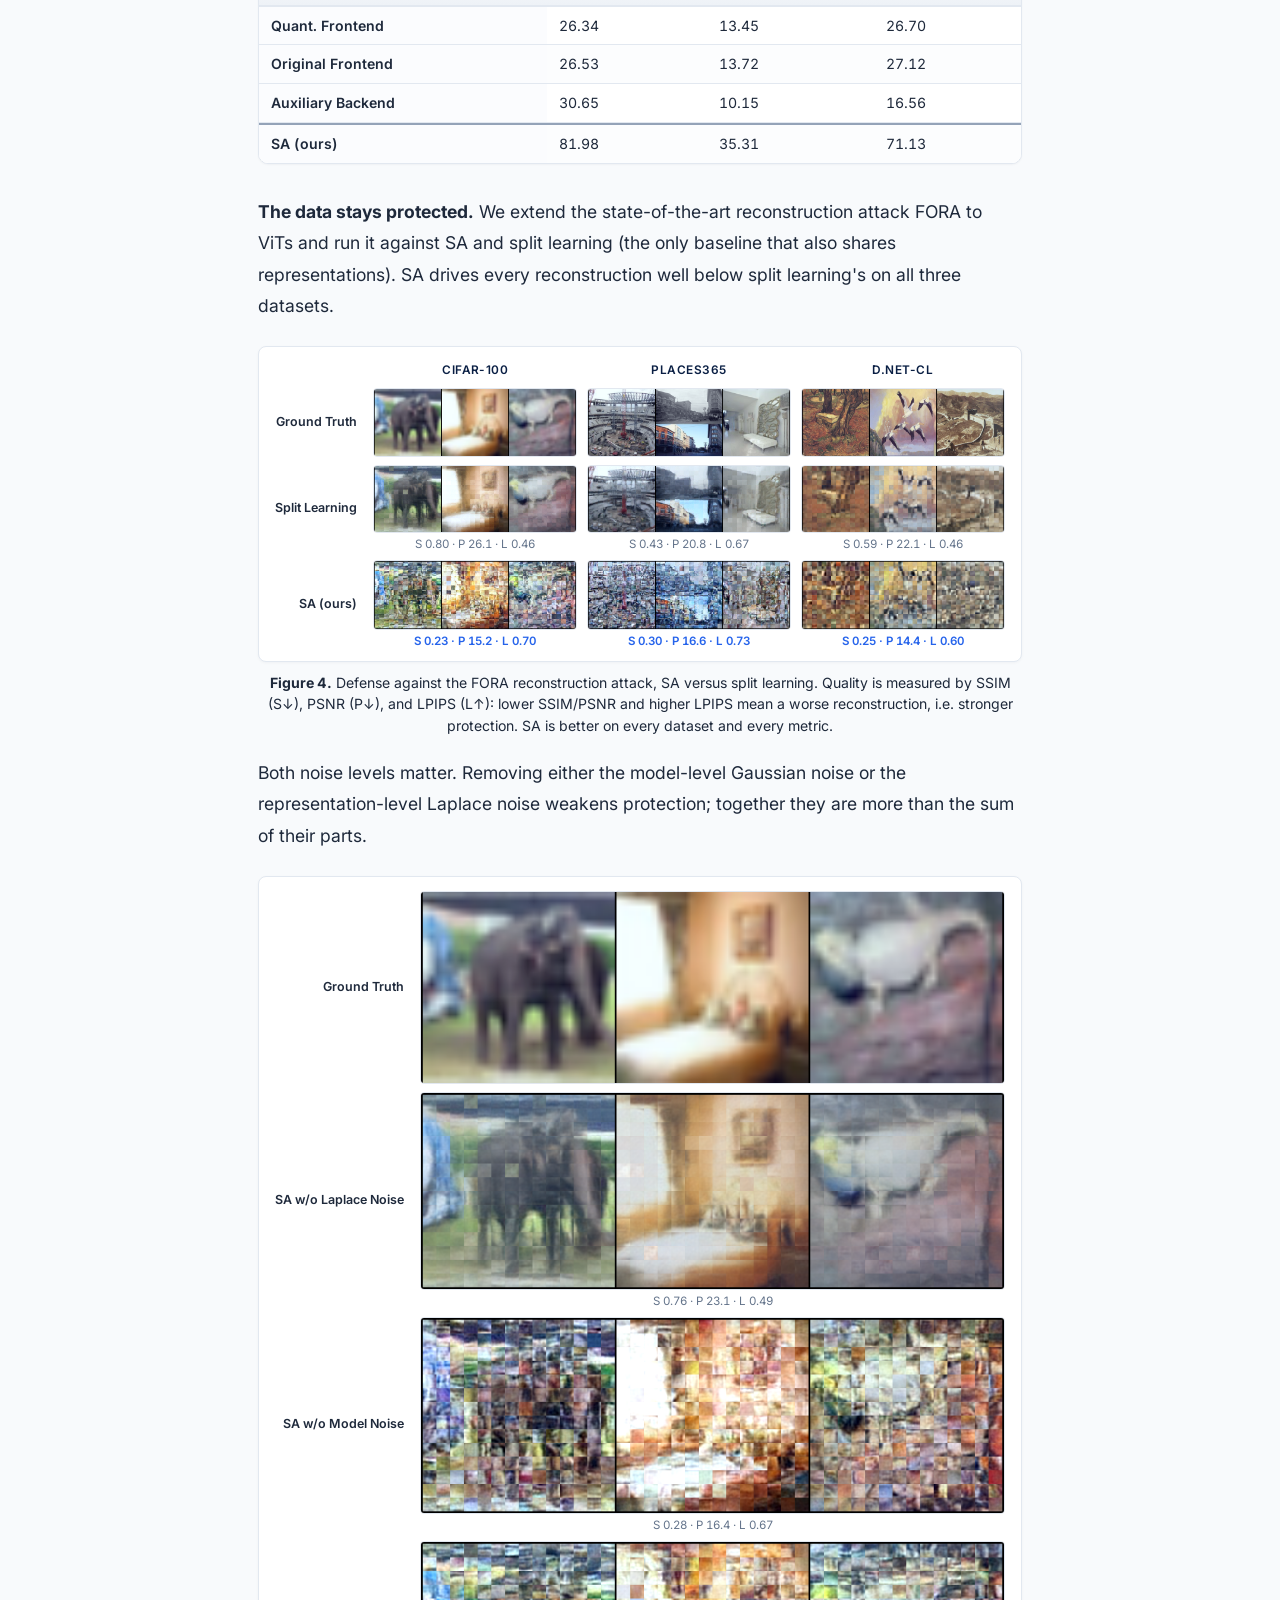
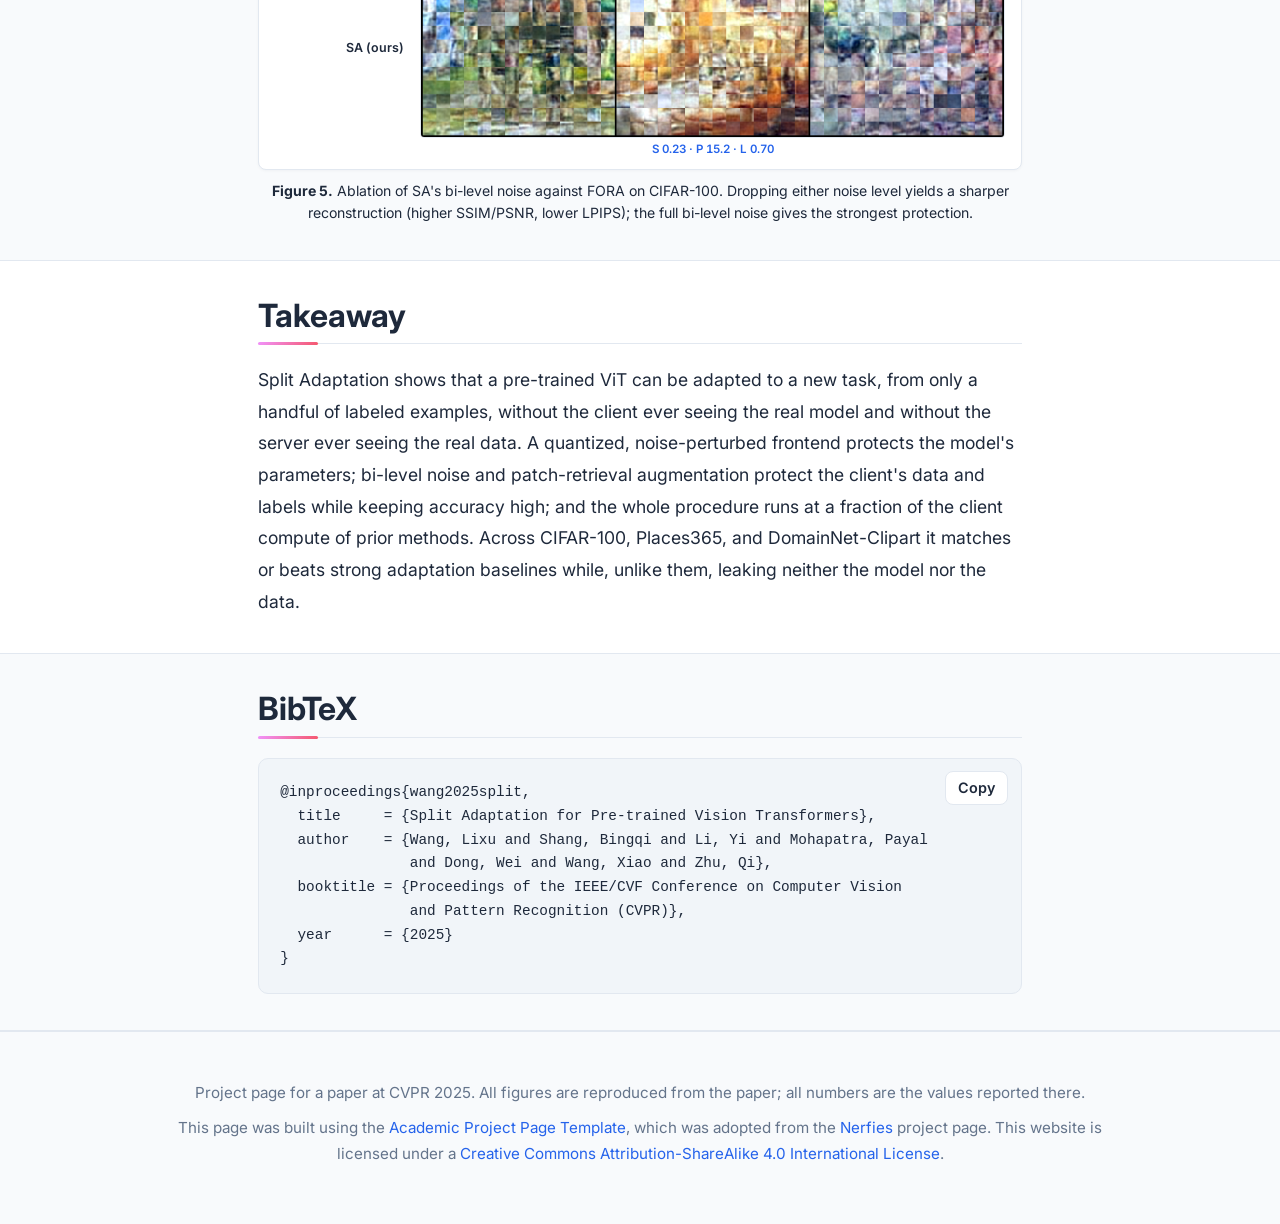
==== commit 8f384d72: "Keep each author name unbreakable (nbsp) so 'Qi Zhu' no longer splits across lines" ====
--- a/index.html
+++ b/index.html
@@ -94,13 +94,13 @@
       <h1>Split Adaptation for Pre-trained Vision Transformers</h1>
 
       <p class="authors">
-        Lixu Wang<sup>1,2,</sup><sup class="eqmark">*</sup>,
-        Bingqi Shang<sup>1,</sup><sup class="eqmark">*</sup>,
-        Yi Li<sup>1</sup>,
-        Payal Mohapatra<sup>1</sup>,
-        Wei Dong<sup>2</sup>,
-        Xiao Wang<sup>1</sup>,
-        Qi Zhu<sup>1</sup>
+        Lixu&nbsp;Wang<sup>1,2,</sup><sup class="eqmark">*</sup>,
+        Bingqi&nbsp;Shang<sup>1,</sup><sup class="eqmark">*</sup>,
+        Yi&nbsp;Li<sup>1</sup>,
+        Payal&nbsp;Mohapatra<sup>1</sup>,
+        Wei&nbsp;Dong<sup>2</sup>,
+        Xiao&nbsp;Wang<sup>1</sup>,
+        Qi&nbsp;Zhu<sup>1</sup>
       </p>
       <p class="affil">
         <sup>1</sup>Northwestern University&nbsp;&nbsp;
